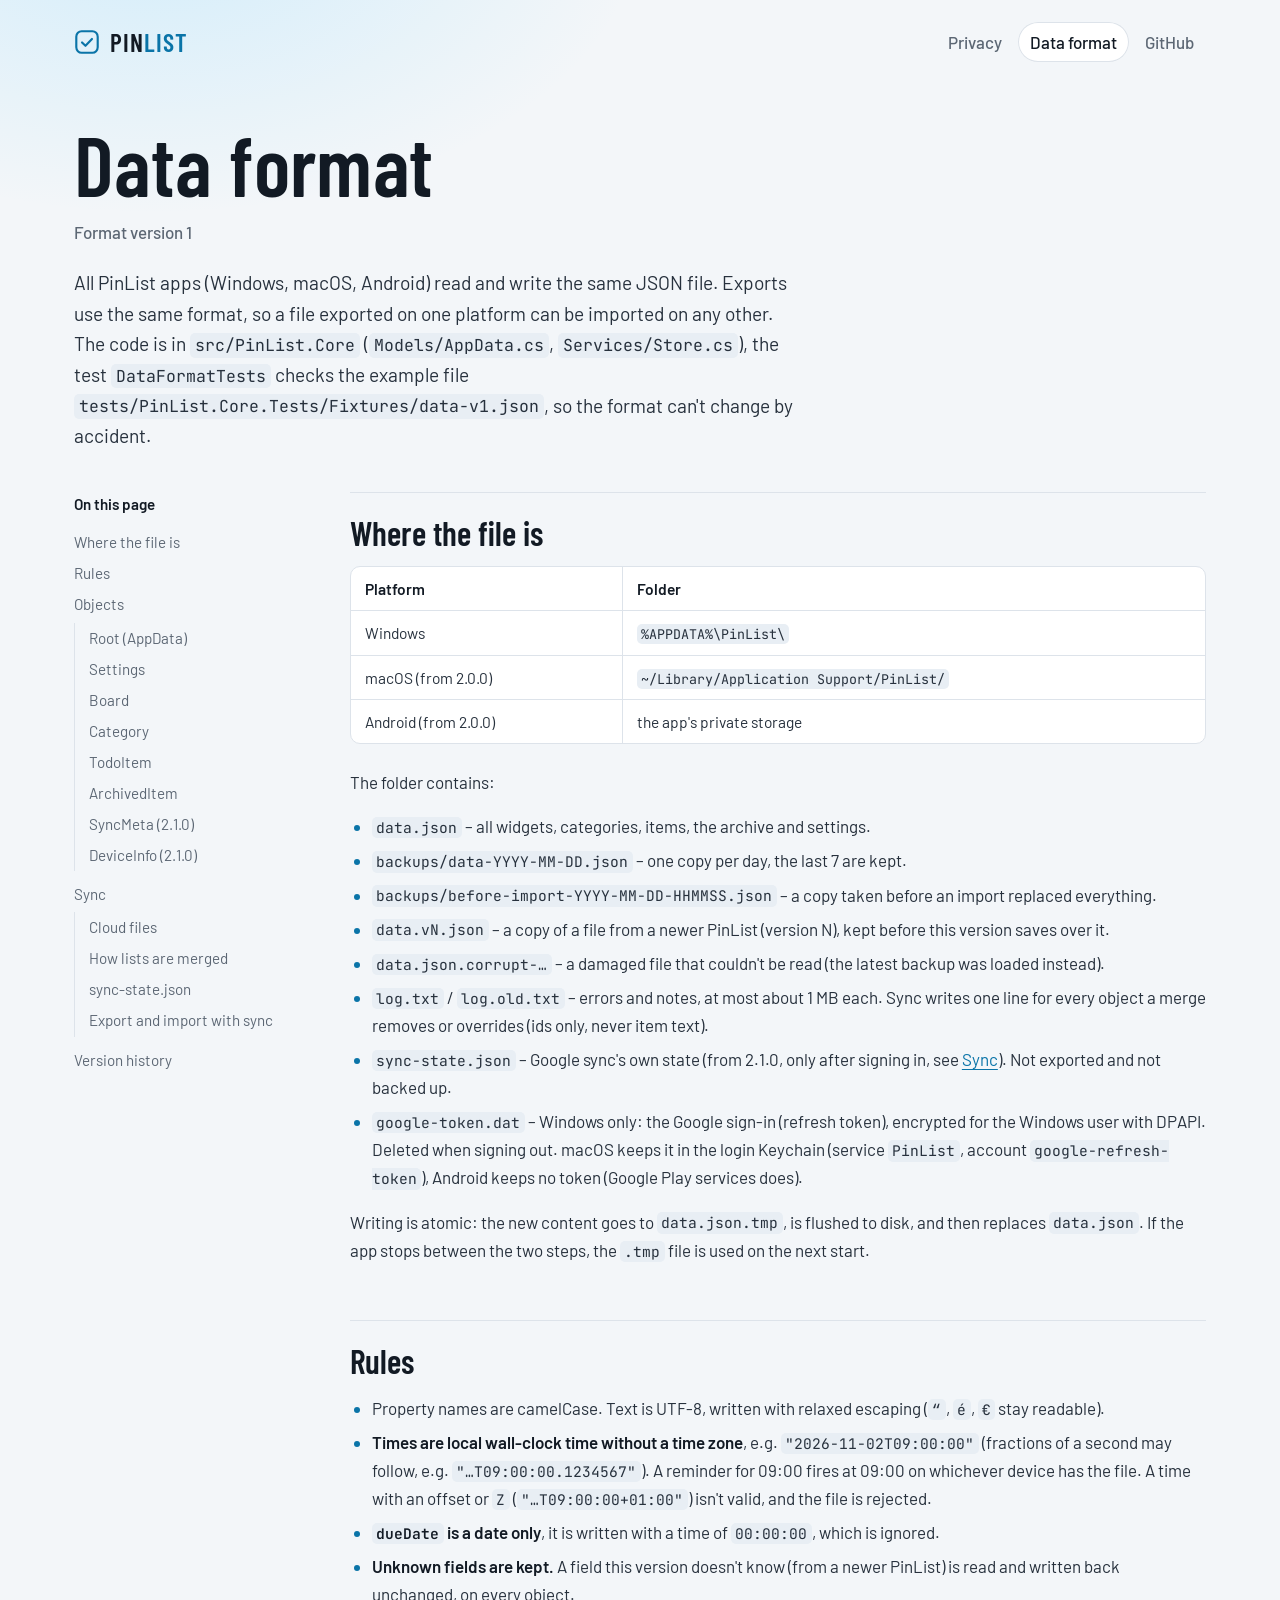
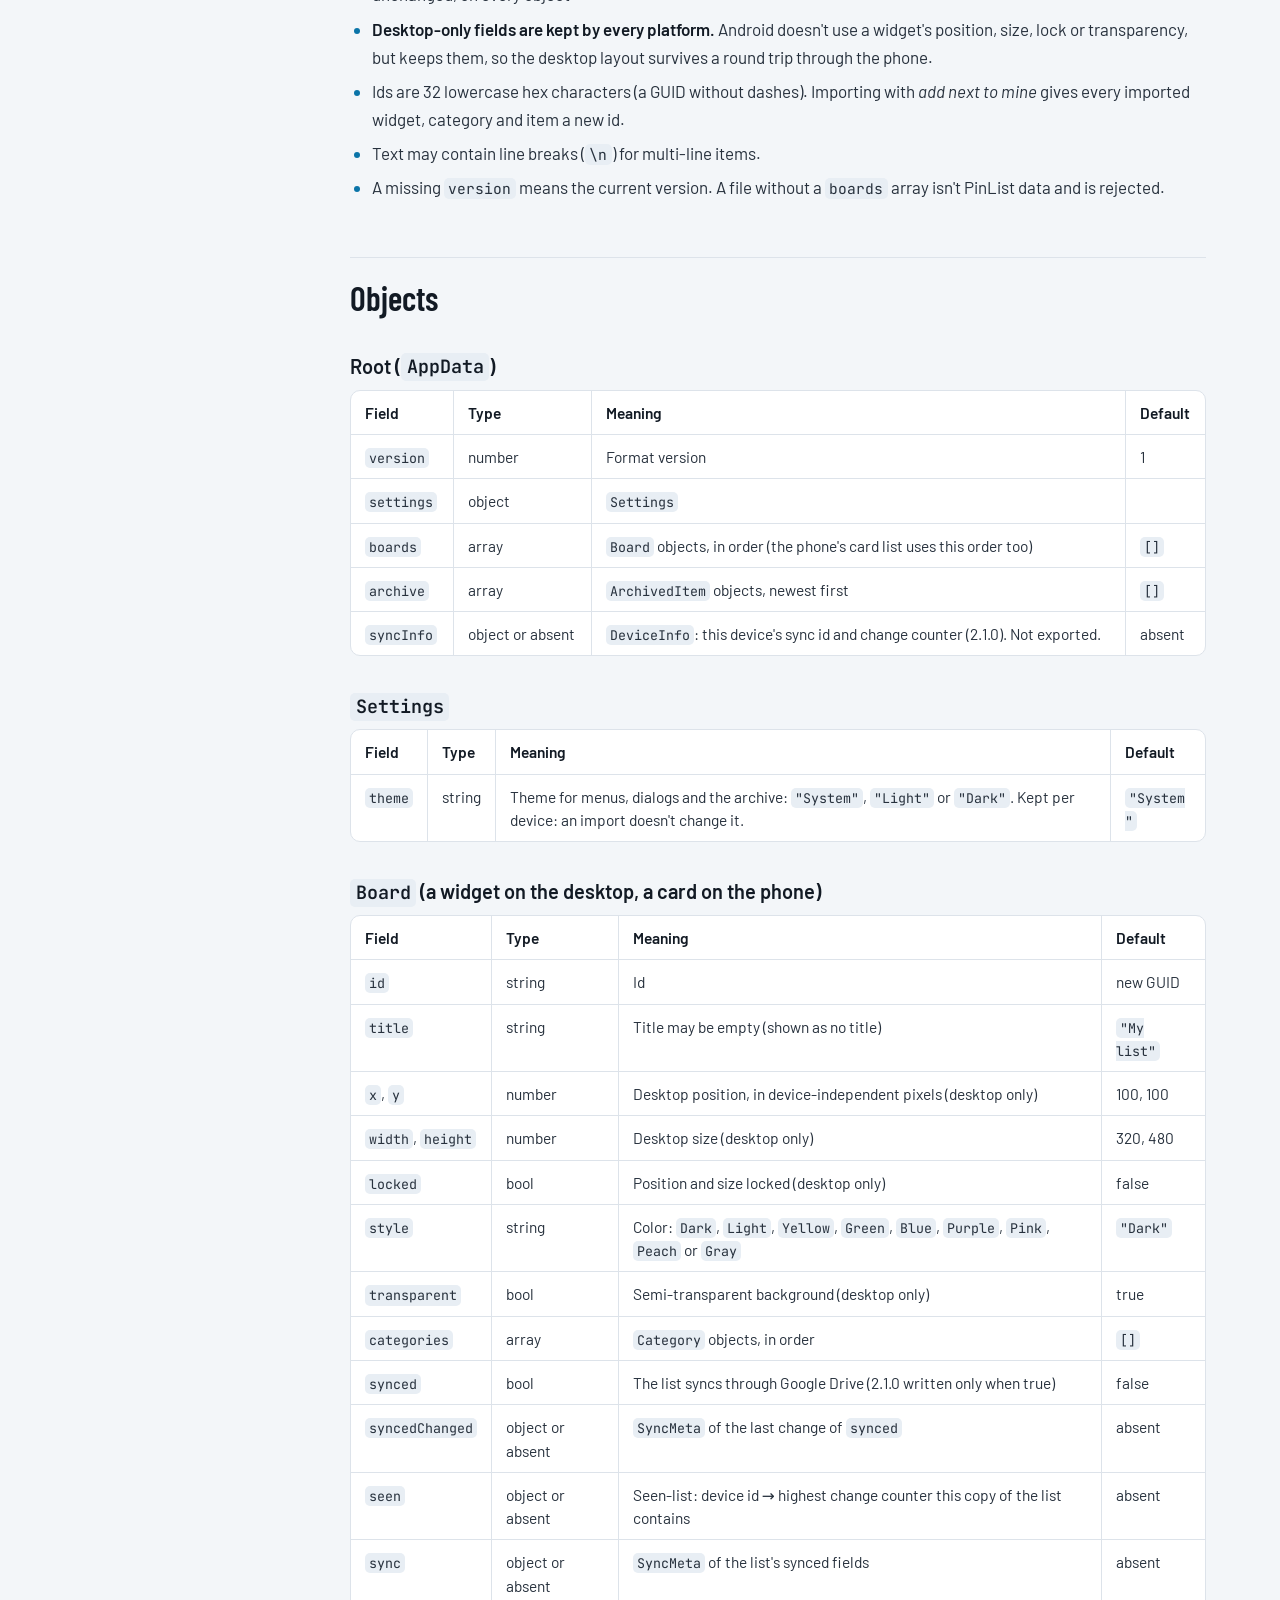
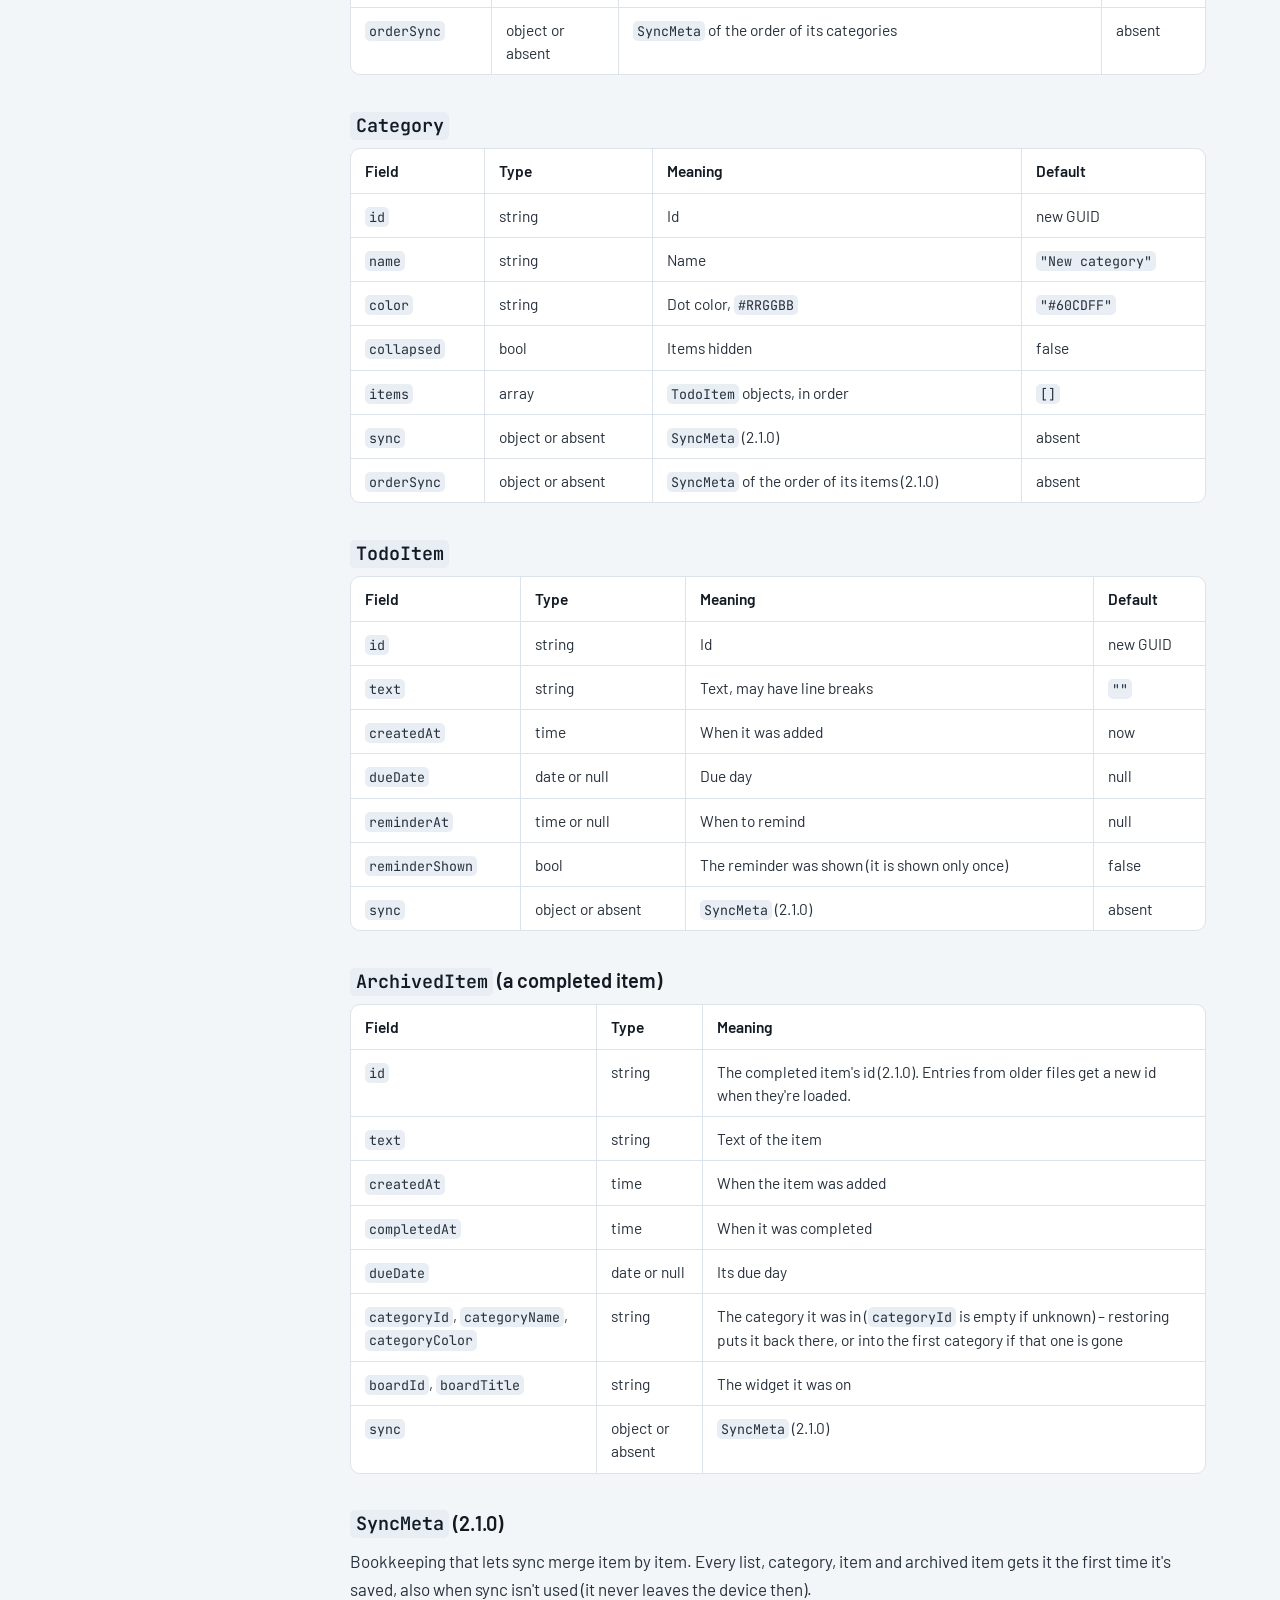
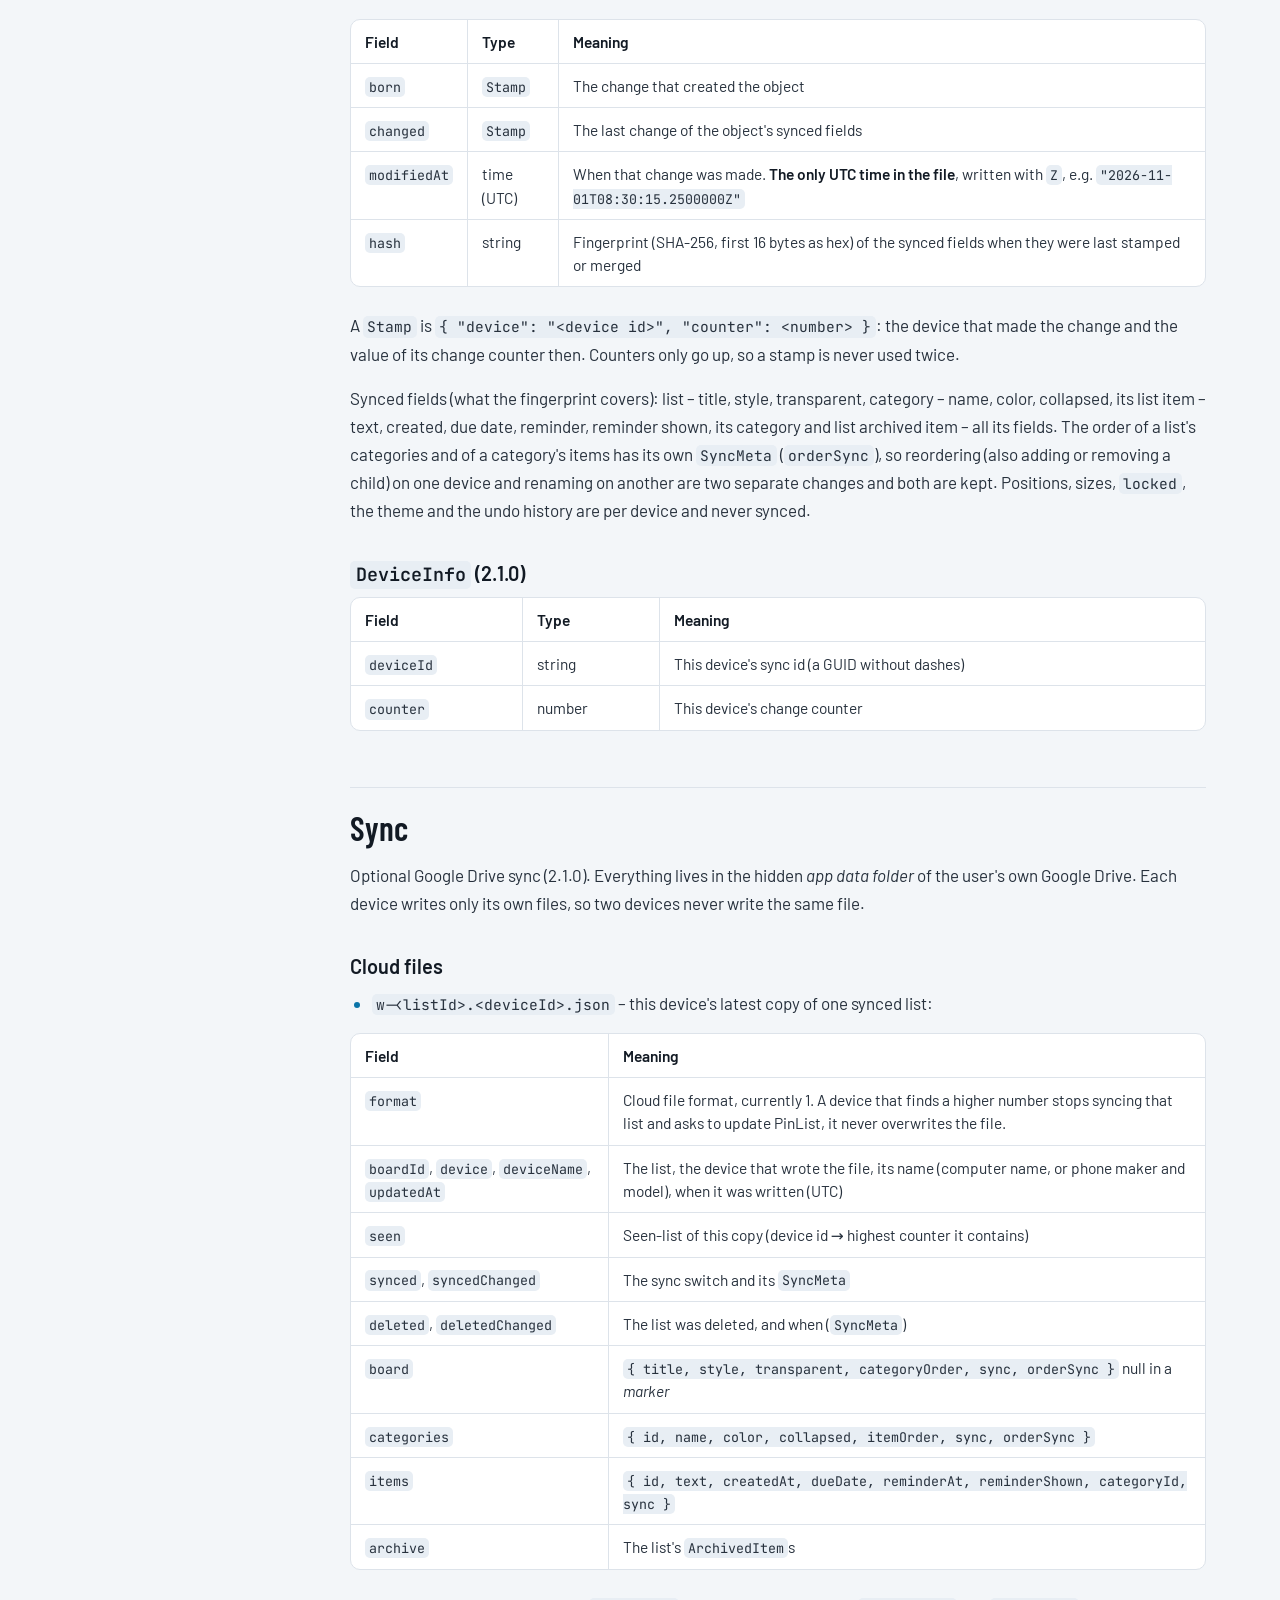
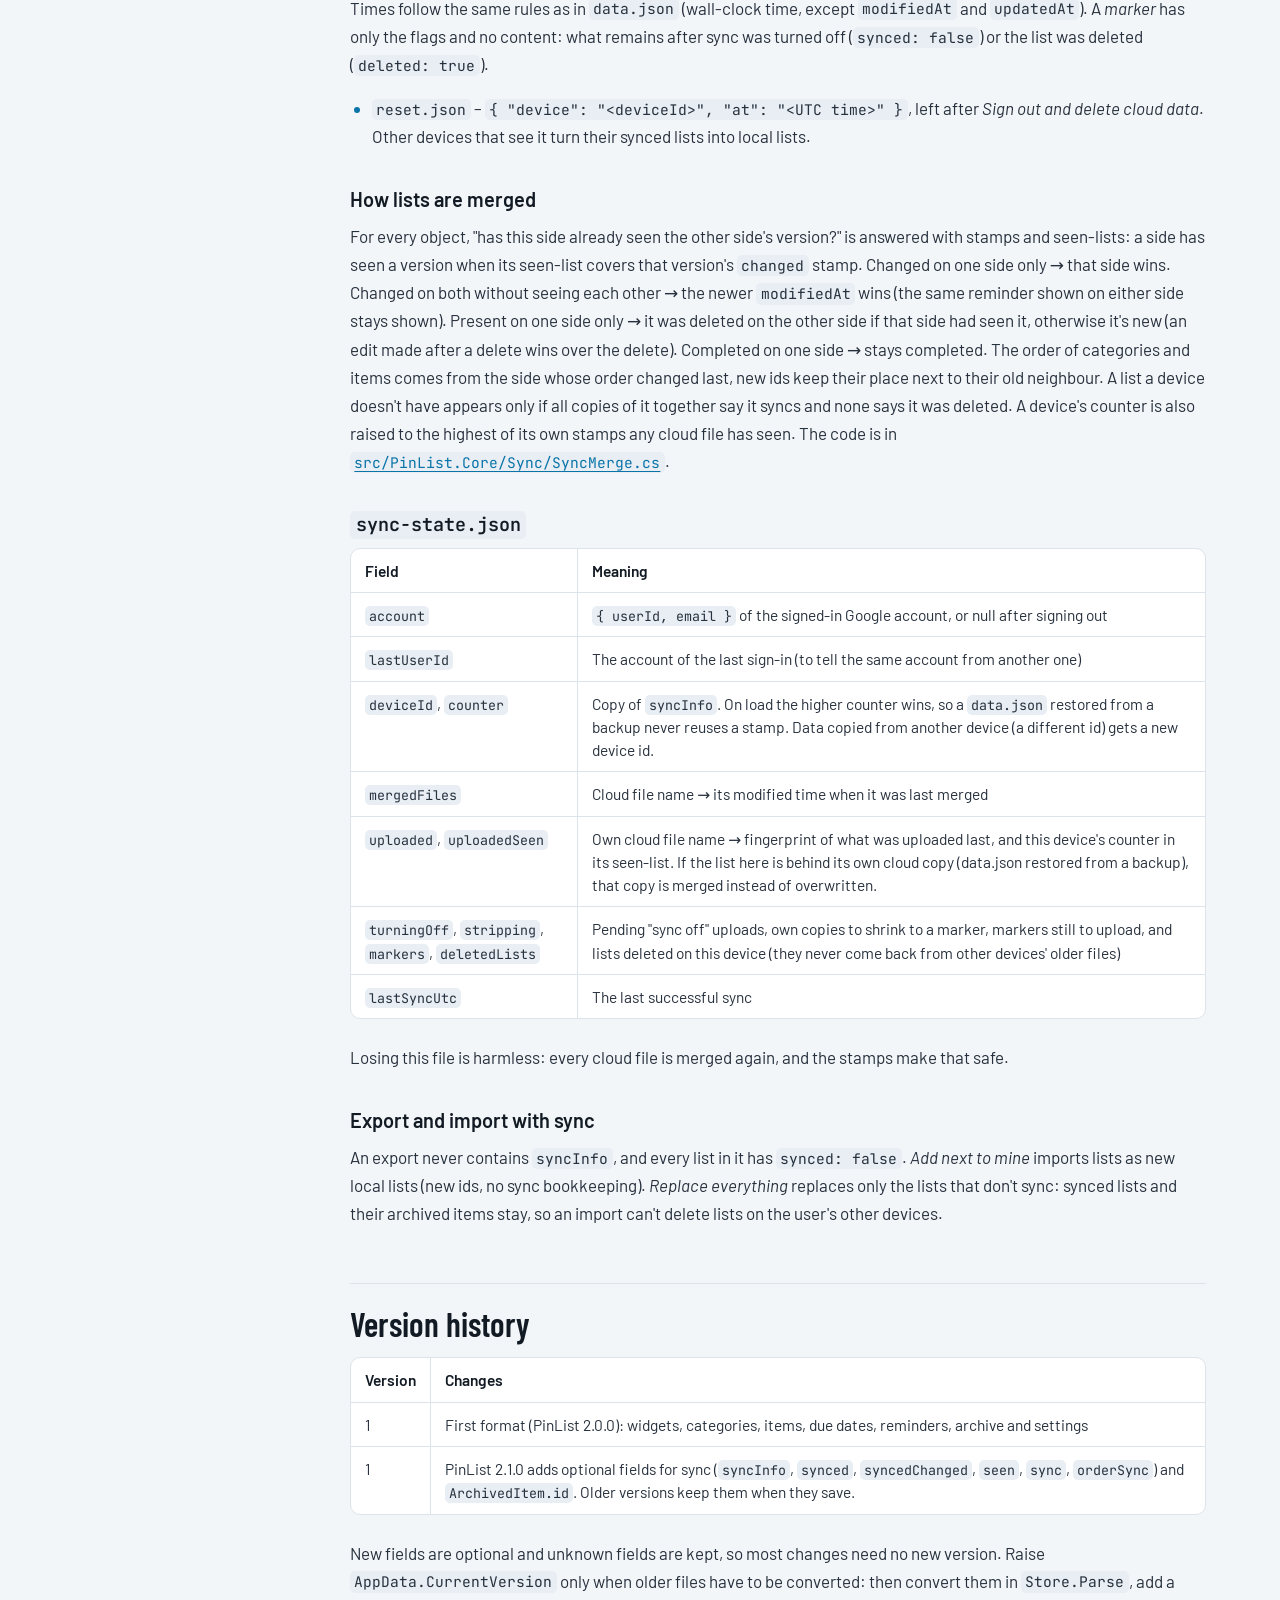
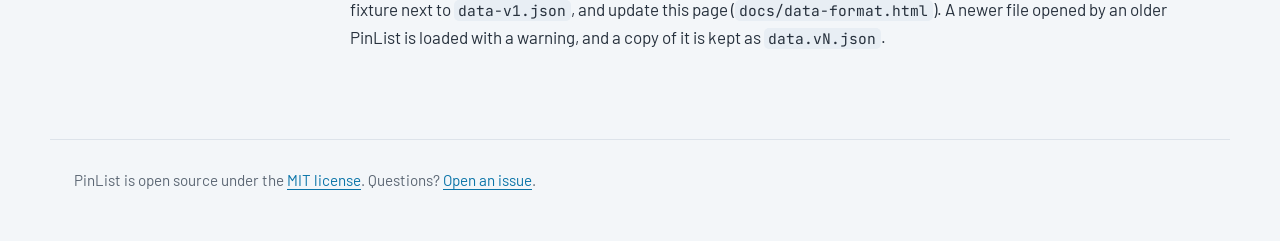
==== docs/data-format.html @ 281420bb "Add landing page" ====
<!doctype html>
<html lang="en">
<head>
    <meta charset="utf-8">
    <meta name="viewport" content="width=device-width, initial-scale=1">
    <title>PinList data format</title>
    <meta name="description"
          content="The JSON file every PinList app reads and writes: data.json, exports and Google Drive sync files.">
    <meta name="color-scheme" content="dark light">
    <link rel="icon" href="favicon.svg" type="image/svg+xml">
    <link rel="preconnect" href="https://fonts.googleapis.com">
    <link rel="preconnect" href="https://fonts.gstatic.com" crossorigin>
    <link href="https://fonts.googleapis.com/css2?family=Barlow:ital,wght@0,400;0,500;0,600;1,400&amp;family=Barlow+Condensed:wght@500;600&amp;family=Inter:wght@400;600&amp;family=JetBrains+Mono:wght@400;500&amp;display=swap"
          rel="stylesheet">
    <link rel="stylesheet" href="site.css">
</head>
<body>
<a class="skip" href="#content">Skip to content</a>
<header class="site">
    <a class="brand" href="./" aria-label="PinList home">
        <svg class="logo" width="26" height="26" viewBox="0 0 34 34" fill="none" stroke="currentColor"
             stroke-width="2.8" stroke-linecap="round" stroke-linejoin="round" aria-hidden="true">
            <rect x="3" y="3" width="28" height="28" rx="7"/>
            <path d="M10.5 17.5l4.5 4.5 8.5-9"/>
        </svg>
        <span class="wordmark">PIN<span>LIST</span></span></a>
    <nav class="site-nav" aria-label="Pages"><a href="privacy">Privacy</a><a href="data-format" aria-current="page">Data
        format</a><a href="https://github.com/FilipRaic/pin-list">GitHub</a></nav>
</header>
<main id="content" class="doc has-toc">
    <section class="hero hero-plain">
        <div class="hero-text">
            <h1>Data format</h1>
            <p class="meta">Format version 1</p>
            <div class="lede"><p>All PinList apps (Windows, macOS, Android) read and write the same JSON file. Exports
                use the same format, so a
                file exported on one platform can be imported on any other. The code is in <code>src/PinList.Core</code>
                (<code>Models/AppData.cs</code>, <code>Services/Store.cs</code>), the test <code>DataFormatTests</code>
                checks the example file
                <code>tests/PinList.Core.Tests/Fixtures/data-v1.json</code>, so the format can't change by accident.</p>
            </div>
        </div>
    </section>
    <nav class="toc" aria-label="On this page"><p class="toc-title">On this page</p>
        <div class="toc">
            <ul>
                <li><a href="#where-the-file-is">Where the file is</a></li>
                <li><a href="#rules">Rules</a></li>
                <li><a href="#objects">Objects</a>
                    <ul>
                        <li><a href="#root-appdata">Root (AppData)</a></li>
                        <li><a href="#settings">Settings</a></li>
                        <li><a href="#board-a-widget-on-the-desktop-a-card-on-the-phone">Board</a></li>
                        <li><a href="#category">Category</a></li>
                        <li><a href="#todoitem">TodoItem</a></li>
                        <li><a href="#archiveditem-a-completed-item">ArchivedItem</a></li>
                        <li><a href="#syncmeta-210">SyncMeta (2.1.0)</a></li>
                        <li><a href="#deviceinfo-210">DeviceInfo (2.1.0)</a></li>
                    </ul>
                </li>
                <li><a href="#sync">Sync</a>
                    <ul>
                        <li><a href="#cloud-files">Cloud files</a></li>
                        <li><a href="#how-lists-are-merged">How lists are merged</a></li>
                        <li><a href="#sync-statejson">sync-state.json</a></li>
                        <li><a href="#export-and-import-with-sync">Export and import with sync</a></li>
                    </ul>
                </li>
                <li><a href="#version-history">Version history</a></li>
            </ul>
        </div>
    </nav>
    <article class="prose">
        <h2 id="where-the-file-is">Where the file is</h2>
        <div class="table-wrap">
            <table>
                <thead>
                <tr>
                    <th>Platform</th>
                    <th>Folder</th>
                </tr>
                </thead>
                <tbody>
                <tr>
                    <td>Windows</td>
                    <td><code>%APPDATA%\PinList\</code></td>
                </tr>
                <tr>
                    <td>macOS (from 2.0.0)</td>
                    <td><code>~/Library/Application Support/PinList/</code></td>
                </tr>
                <tr>
                    <td>Android (from 2.0.0)</td>
                    <td>the app's private storage</td>
                </tr>
                </tbody>
            </table>
        </div>
        <p>The folder contains:</p>
        <ul>
            <li><code>data.json</code> – all widgets, categories, items, the archive and settings.</li>
            <li><code>backups/data-YYYY-MM-DD.json</code> – one copy per day, the last 7 are kept.</li>
            <li><code>backups/before-import-YYYY-MM-DD-HHMMSS.json</code> – a copy taken before an import replaced
                everything.
            </li>
            <li><code>data.vN.json</code> – a copy of a file from a newer PinList (version N), kept before this version
                saves over it.
            </li>
            <li><code>data.json.corrupt-…</code> – a damaged file that couldn't be read (the latest backup was loaded
                instead).
            </li>
            <li><code>log.txt</code> / <code>log.old.txt</code> – errors and notes, at most about 1 MB each. Sync writes
                one line for every object a
                merge removes or overrides (ids only, never item text).
            </li>
            <li><code>sync-state.json</code> – Google sync's own state (from 2.1.0, only after signing in, see <a
                    href="#sync">Sync</a>). Not exported
                and not backed up.
            </li>
            <li><code>google-token.dat</code> – Windows only: the Google sign-in (refresh token), encrypted for the
                Windows user with DPAPI.
                Deleted when signing out. macOS keeps it in the login Keychain (service <code>PinList</code>, account
                <code>google-refresh-token</code>), Android keeps no token (Google Play services does).
            </li>
        </ul>
        <p>Writing is atomic: the new content goes to <code>data.json.tmp</code>, is flushed to disk, and then replaces
            <code>data.json</code>.
            If the app stops between the two steps, the <code>.tmp</code> file is used on the next start.</p>
        <h2 id="rules">Rules</h2>
        <ul>
            <li>Property names are camelCase. Text is UTF-8, written with relaxed escaping (<code>“</code>,
                <code>é</code>, <code>€</code> stay readable).
            </li>
            <li><strong>Times are local wall-clock time without a time zone</strong>, e.g.
                <code>"2026-11-02T09:00:00"</code> (fractions of a second
                may follow, e.g. <code>"…T09:00:00.1234567"</code>). A reminder for 09:00 fires at 09:00 on whichever
                device has the
                file. A time with an offset or <code>Z</code> (<code>"…T09:00:00+01:00"</code>) isn't valid, and the
                file is rejected.
            </li>
            <li><strong><code>dueDate</code> is a date only</strong>, it is written with a time of <code>00:00:00</code>,
                which is ignored.
            </li>
            <li><strong>Unknown fields are kept.</strong> A field this version doesn't know (from a newer PinList) is
                read and written back
                unchanged, on every object.
            </li>
            <li><strong>Desktop-only fields are kept by every platform.</strong> Android doesn't use a widget's
                position, size, lock or
                transparency, but keeps them, so the desktop layout survives a round trip through the phone.
            </li>
            <li>Ids are 32 lowercase hex characters (a GUID without dashes). Importing with <em>add next to mine</em>
                gives every
                imported widget, category and item a new id.
            </li>
            <li>Text may contain line breaks (<code>\n</code>) for multi-line items.</li>
            <li>A missing <code>version</code> means the current version. A file without a <code>boards</code> array
                isn't PinList data and is rejected.
            </li>
        </ul>
        <h2 id="objects">Objects</h2>
        <h3 id="root-appdata">Root (<code>AppData</code>)</h3>
        <div class="table-wrap">
            <table>
                <thead>
                <tr>
                    <th>Field</th>
                    <th>Type</th>
                    <th>Meaning</th>
                    <th>Default</th>
                </tr>
                </thead>
                <tbody>
                <tr>
                    <td><code>version</code></td>
                    <td>number</td>
                    <td>Format version</td>
                    <td>1</td>
                </tr>
                <tr>
                    <td><code>settings</code></td>
                    <td>object</td>
                    <td><code>Settings</code></td>
                    <td></td>
                </tr>
                <tr>
                    <td><code>boards</code></td>
                    <td>array</td>
                    <td><code>Board</code> objects, in order (the phone's card list uses this order too)</td>
                    <td><code>[]</code></td>
                </tr>
                <tr>
                    <td><code>archive</code></td>
                    <td>array</td>
                    <td><code>ArchivedItem</code> objects, newest first</td>
                    <td><code>[]</code></td>
                </tr>
                <tr>
                    <td><code>syncInfo</code></td>
                    <td>object or absent</td>
                    <td><code>DeviceInfo</code>: this device's sync id and change counter (2.1.0). Not exported.</td>
                    <td>absent</td>
                </tr>
                </tbody>
            </table>
        </div>
        <h3 id="settings"><code>Settings</code></h3>
        <div class="table-wrap">
            <table>
                <thead>
                <tr>
                    <th>Field</th>
                    <th>Type</th>
                    <th>Meaning</th>
                    <th>Default</th>
                </tr>
                </thead>
                <tbody>
                <tr>
                    <td><code>theme</code></td>
                    <td>string</td>
                    <td>Theme for menus, dialogs and the archive: <code>"System"</code>, <code>"Light"</code> or <code>"Dark"</code>.
                        Kept per device: an import doesn't change it.
                    </td>
                    <td><code>"System"</code></td>
                </tr>
                </tbody>
            </table>
        </div>
        <h3 id="board-a-widget-on-the-desktop-a-card-on-the-phone"><code>Board</code> (a widget on the desktop, a card
            on the phone)</h3>
        <div class="table-wrap">
            <table>
                <thead>
                <tr>
                    <th>Field</th>
                    <th>Type</th>
                    <th>Meaning</th>
                    <th>Default</th>
                </tr>
                </thead>
                <tbody>
                <tr>
                    <td><code>id</code></td>
                    <td>string</td>
                    <td>Id</td>
                    <td>new GUID</td>
                </tr>
                <tr>
                    <td><code>title</code></td>
                    <td>string</td>
                    <td>Title may be empty (shown as no title)</td>
                    <td><code>"My list"</code></td>
                </tr>
                <tr>
                    <td><code>x</code>, <code>y</code></td>
                    <td>number</td>
                    <td>Desktop position, in device-independent pixels (desktop only)</td>
                    <td>100, 100</td>
                </tr>
                <tr>
                    <td><code>width</code>, <code>height</code></td>
                    <td>number</td>
                    <td>Desktop size (desktop only)</td>
                    <td>320, 480</td>
                </tr>
                <tr>
                    <td><code>locked</code></td>
                    <td>bool</td>
                    <td>Position and size locked (desktop only)</td>
                    <td>false</td>
                </tr>
                <tr>
                    <td><code>style</code></td>
                    <td>string</td>
                    <td>Color: <code>Dark</code>, <code>Light</code>, <code>Yellow</code>, <code>Green</code>, <code>Blue</code>,
                        <code>Purple</code>, <code>Pink</code>, <code>Peach</code> or <code>Gray</code></td>
                    <td><code>"Dark"</code></td>
                </tr>
                <tr>
                    <td><code>transparent</code></td>
                    <td>bool</td>
                    <td>Semi-transparent background (desktop only)</td>
                    <td>true</td>
                </tr>
                <tr>
                    <td><code>categories</code></td>
                    <td>array</td>
                    <td><code>Category</code> objects, in order</td>
                    <td><code>[]</code></td>
                </tr>
                <tr>
                    <td><code>synced</code></td>
                    <td>bool</td>
                    <td>The list syncs through Google Drive (2.1.0 written only when true)</td>
                    <td>false</td>
                </tr>
                <tr>
                    <td><code>syncedChanged</code></td>
                    <td>object or absent</td>
                    <td><code>SyncMeta</code> of the last change of <code>synced</code></td>
                    <td>absent</td>
                </tr>
                <tr>
                    <td><code>seen</code></td>
                    <td>object or absent</td>
                    <td>Seen-list: device id → highest change counter this copy of the list contains</td>
                    <td>absent</td>
                </tr>
                <tr>
                    <td><code>sync</code></td>
                    <td>object or absent</td>
                    <td><code>SyncMeta</code> of the list's synced fields</td>
                    <td>absent</td>
                </tr>
                <tr>
                    <td><code>orderSync</code></td>
                    <td>object or absent</td>
                    <td><code>SyncMeta</code> of the order of its categories</td>
                    <td>absent</td>
                </tr>
                </tbody>
            </table>
        </div>
        <h3 id="category"><code>Category</code></h3>
        <div class="table-wrap">
            <table>
                <thead>
                <tr>
                    <th>Field</th>
                    <th>Type</th>
                    <th>Meaning</th>
                    <th>Default</th>
                </tr>
                </thead>
                <tbody>
                <tr>
                    <td><code>id</code></td>
                    <td>string</td>
                    <td>Id</td>
                    <td>new GUID</td>
                </tr>
                <tr>
                    <td><code>name</code></td>
                    <td>string</td>
                    <td>Name</td>
                    <td><code>"New category"</code></td>
                </tr>
                <tr>
                    <td><code>color</code></td>
                    <td>string</td>
                    <td>Dot color, <code>#RRGGBB</code></td>
                    <td><code>"#60CDFF"</code></td>
                </tr>
                <tr>
                    <td><code>collapsed</code></td>
                    <td>bool</td>
                    <td>Items hidden</td>
                    <td>false</td>
                </tr>
                <tr>
                    <td><code>items</code></td>
                    <td>array</td>
                    <td><code>TodoItem</code> objects, in order</td>
                    <td><code>[]</code></td>
                </tr>
                <tr>
                    <td><code>sync</code></td>
                    <td>object or absent</td>
                    <td><code>SyncMeta</code> (2.1.0)</td>
                    <td>absent</td>
                </tr>
                <tr>
                    <td><code>orderSync</code></td>
                    <td>object or absent</td>
                    <td><code>SyncMeta</code> of the order of its items (2.1.0)</td>
                    <td>absent</td>
                </tr>
                </tbody>
            </table>
        </div>
        <h3 id="todoitem"><code>TodoItem</code></h3>
        <div class="table-wrap">
            <table>
                <thead>
                <tr>
                    <th>Field</th>
                    <th>Type</th>
                    <th>Meaning</th>
                    <th>Default</th>
                </tr>
                </thead>
                <tbody>
                <tr>
                    <td><code>id</code></td>
                    <td>string</td>
                    <td>Id</td>
                    <td>new GUID</td>
                </tr>
                <tr>
                    <td><code>text</code></td>
                    <td>string</td>
                    <td>Text, may have line breaks</td>
                    <td><code>""</code></td>
                </tr>
                <tr>
                    <td><code>createdAt</code></td>
                    <td>time</td>
                    <td>When it was added</td>
                    <td>now</td>
                </tr>
                <tr>
                    <td><code>dueDate</code></td>
                    <td>date or null</td>
                    <td>Due day</td>
                    <td>null</td>
                </tr>
                <tr>
                    <td><code>reminderAt</code></td>
                    <td>time or null</td>
                    <td>When to remind</td>
                    <td>null</td>
                </tr>
                <tr>
                    <td><code>reminderShown</code></td>
                    <td>bool</td>
                    <td>The reminder was shown (it is shown only once)</td>
                    <td>false</td>
                </tr>
                <tr>
                    <td><code>sync</code></td>
                    <td>object or absent</td>
                    <td><code>SyncMeta</code> (2.1.0)</td>
                    <td>absent</td>
                </tr>
                </tbody>
            </table>
        </div>
        <h3 id="archiveditem-a-completed-item"><code>ArchivedItem</code> (a completed item)</h3>
        <div class="table-wrap">
            <table>
                <thead>
                <tr>
                    <th>Field</th>
                    <th>Type</th>
                    <th>Meaning</th>
                </tr>
                </thead>
                <tbody>
                <tr>
                    <td><code>id</code></td>
                    <td>string</td>
                    <td>The completed item's id (2.1.0). Entries from older files get a new id when they're loaded.</td>
                </tr>
                <tr>
                    <td><code>text</code></td>
                    <td>string</td>
                    <td>Text of the item</td>
                </tr>
                <tr>
                    <td><code>createdAt</code></td>
                    <td>time</td>
                    <td>When the item was added</td>
                </tr>
                <tr>
                    <td><code>completedAt</code></td>
                    <td>time</td>
                    <td>When it was completed</td>
                </tr>
                <tr>
                    <td><code>dueDate</code></td>
                    <td>date or null</td>
                    <td>Its due day</td>
                </tr>
                <tr>
                    <td><code>categoryId</code>, <code>categoryName</code>, <code>categoryColor</code></td>
                    <td>string</td>
                    <td>The category it was in (<code>categoryId</code> is empty if unknown) – restoring puts it back
                        there, or into the first category if that one is gone
                    </td>
                </tr>
                <tr>
                    <td><code>boardId</code>, <code>boardTitle</code></td>
                    <td>string</td>
                    <td>The widget it was on</td>
                </tr>
                <tr>
                    <td><code>sync</code></td>
                    <td>object or absent</td>
                    <td><code>SyncMeta</code> (2.1.0)</td>
                </tr>
                </tbody>
            </table>
        </div>
        <h3 id="syncmeta-210"><code>SyncMeta</code> (2.1.0)</h3>
        <p>Bookkeeping that lets sync merge item by item. Every list, category, item and archived item gets it the first
            time
            it's saved, also when sync isn't used (it never leaves the device then).</p>
        <div class="table-wrap">
            <table>
                <thead>
                <tr>
                    <th>Field</th>
                    <th>Type</th>
                    <th>Meaning</th>
                </tr>
                </thead>
                <tbody>
                <tr>
                    <td><code>born</code></td>
                    <td><code>Stamp</code></td>
                    <td>The change that created the object</td>
                </tr>
                <tr>
                    <td><code>changed</code></td>
                    <td><code>Stamp</code></td>
                    <td>The last change of the object's synced fields</td>
                </tr>
                <tr>
                    <td><code>modifiedAt</code></td>
                    <td>time (UTC)</td>
                    <td>When that change was made. <strong>The only UTC time in the file</strong>, written with
                        <code>Z</code>, e.g. <code>"2026-11-01T08:30:15.2500000Z"</code></td>
                </tr>
                <tr>
                    <td><code>hash</code></td>
                    <td>string</td>
                    <td>Fingerprint (SHA-256, first 16 bytes as hex) of the synced fields when they were last stamped or
                        merged
                    </td>
                </tr>
                </tbody>
            </table>
        </div>
        <p>A <code>Stamp</code> is <code>{ "device": "&lt;device id&gt;", "counter": &lt;number&gt; }</code>: the device
            that made the change and the value of
            its change counter then. Counters only go up, so a stamp is never used twice.</p>
        <p>Synced fields (what the fingerprint covers): list – title, style, transparent, category – name, color,
            collapsed,
            its list item – text, created, due date, reminder, reminder shown, its
            category and list archived item – all its fields. The order of a list's categories and of a category's
            items
            has its own <code>SyncMeta</code> (<code>orderSync</code>), so reordering (also adding or removing a child)
            on one device and renaming on
            another are two separate changes and both are kept. Positions, sizes, <code>locked</code>, the theme and the
            undo history are
            per device and never synced.</p>
        <h3 id="deviceinfo-210"><code>DeviceInfo</code> (2.1.0)</h3>
        <div class="table-wrap">
            <table>
                <thead>
                <tr>
                    <th>Field</th>
                    <th>Type</th>
                    <th>Meaning</th>
                </tr>
                </thead>
                <tbody>
                <tr>
                    <td><code>deviceId</code></td>
                    <td>string</td>
                    <td>This device's sync id (a GUID without dashes)</td>
                </tr>
                <tr>
                    <td><code>counter</code></td>
                    <td>number</td>
                    <td>This device's change counter</td>
                </tr>
                </tbody>
            </table>
        </div>
        <h2 id="sync">Sync</h2>
        <p>Optional Google Drive sync (2.1.0). Everything lives in the hidden <em>app data folder</em> of the user's own
            Google Drive.
            Each device writes only its own files, so two devices never write the same file.</p>
        <h3 id="cloud-files">Cloud files</h3>
        <ul>
            <li><code>w-&lt;listId&gt;.&lt;deviceId&gt;.json</code> – this device's latest copy of one synced list:</li>
        </ul>
        <div class="table-wrap">
            <table>
                <thead>
                <tr>
                    <th>Field</th>
                    <th>Meaning</th>
                </tr>
                </thead>
                <tbody>
                <tr>
                    <td><code>format</code></td>
                    <td>Cloud file format, currently 1. A device that finds a higher number stops syncing that list and
                        asks to update PinList, it never overwrites the file.
                    </td>
                </tr>
                <tr>
                    <td><code>boardId</code>, <code>device</code>, <code>deviceName</code>, <code>updatedAt</code></td>
                    <td>The list, the device that wrote the file, its name (computer name, or phone maker and model),
                        when it was written (UTC)
                    </td>
                </tr>
                <tr>
                    <td><code>seen</code></td>
                    <td>Seen-list of this copy (device id → highest counter it contains)</td>
                </tr>
                <tr>
                    <td><code>synced</code>, <code>syncedChanged</code></td>
                    <td>The sync switch and its <code>SyncMeta</code></td>
                </tr>
                <tr>
                    <td><code>deleted</code>, <code>deletedChanged</code></td>
                    <td>The list was deleted, and when (<code>SyncMeta</code>)</td>
                </tr>
                <tr>
                    <td><code>board</code></td>
                    <td><code>{ title, style, transparent, categoryOrder, sync, orderSync }</code> null in a
                        <em>marker</em></td>
                </tr>
                <tr>
                    <td><code>categories</code></td>
                    <td><code>{ id, name, color, collapsed, itemOrder, sync, orderSync }</code></td>
                </tr>
                <tr>
                    <td><code>items</code></td>
                    <td><code>{ id, text, createdAt, dueDate, reminderAt, reminderShown, categoryId, sync }</code></td>
                </tr>
                <tr>
                    <td><code>archive</code></td>
                    <td>The list's <code>ArchivedItem</code>s</td>
                </tr>
                </tbody>
            </table>
        </div>
        <p>Times follow the same rules as in <code>data.json</code> (wall-clock time, except <code>modifiedAt</code> and
            <code>updatedAt</code>). A <em>marker</em>
            has only the flags and no content: what remains after sync was turned off (<code>synced: false</code>) or
            the list was
            deleted (<code>deleted: true</code>).</p>
        <ul>
            <li><code>reset.json</code> – <code>{ "device": "&lt;deviceId&gt;", "at": "&lt;UTC time&gt;" }</code>, left
                after <em>Sign out and delete cloud data</em>. Other
                devices that see it turn their synced lists into local lists.
            </li>
        </ul>
        <h3 id="how-lists-are-merged">How lists are merged</h3>
        <p>For every object, "has this side already seen the other side's version?" is answered with stamps and
            seen-lists:
            a side has seen a version when its seen-list covers that version's <code>changed</code> stamp. Changed on
            one side only → that
            side wins. Changed on both without seeing each other → the newer <code>modifiedAt</code> wins (the same
            reminder shown on
            either side stays shown). Present on one side only → it was deleted on the other side if that side had seen
            it,
            otherwise it's new (an edit made after a delete wins over the delete). Completed on one side → stays
            completed. The
            order of categories and items comes from the side whose order changed last, new ids keep their place next to
            their
            old neighbour. A list a device doesn't have appears only if all copies of it together say it syncs and none
            says it
            was deleted. A device's counter is also raised to the highest of its own stamps any cloud file has seen. The
            code is in <a
                    href="https://github.com/FilipRaic/pin-list/blob/master/src/PinList.Core/Sync/SyncMerge.cs"><code>src/PinList.Core/Sync/SyncMerge.cs</code></a>.
        </p>
        <h3 id="sync-statejson"><code>sync-state.json</code></h3>
        <div class="table-wrap">
            <table>
                <thead>
                <tr>
                    <th>Field</th>
                    <th>Meaning</th>
                </tr>
                </thead>
                <tbody>
                <tr>
                    <td><code>account</code></td>
                    <td><code>{ userId, email }</code> of the signed-in Google account, or null after signing out</td>
                </tr>
                <tr>
                    <td><code>lastUserId</code></td>
                    <td>The account of the last sign-in (to tell the same account from another one)</td>
                </tr>
                <tr>
                    <td><code>deviceId</code>, <code>counter</code></td>
                    <td>Copy of <code>syncInfo</code>. On load the higher counter wins, so a <code>data.json</code>
                        restored from a backup never reuses a stamp. Data copied from another device (a different id)
                        gets a new device id.
                    </td>
                </tr>
                <tr>
                    <td><code>mergedFiles</code></td>
                    <td>Cloud file name → its modified time when it was last merged</td>
                </tr>
                <tr>
                    <td><code>uploaded</code>, <code>uploadedSeen</code></td>
                    <td>Own cloud file name → fingerprint of what was uploaded last, and this device's counter in its
                        seen-list. If the list here is behind its own cloud copy (data.json restored from a backup),
                        that copy is merged instead of overwritten.
                    </td>
                </tr>
                <tr>
                    <td><code>turningOff</code>, <code>stripping</code>, <code>markers</code>, <code>deletedLists</code>
                    </td>
                    <td>Pending "sync off" uploads, own copies to shrink to a marker, markers still to upload, and lists
                        deleted on this device (they never come back from other devices' older files)
                    </td>
                </tr>
                <tr>
                    <td><code>lastSyncUtc</code></td>
                    <td>The last successful sync</td>
                </tr>
                </tbody>
            </table>
        </div>
        <p>Losing this file is harmless: every cloud file is merged again, and the stamps make that safe.</p>
        <h3 id="export-and-import-with-sync">Export and import with sync</h3>
        <p>An export never contains <code>syncInfo</code>, and every list in it has <code>synced: false</code>. <em>Add
            next to mine</em> imports lists as
            new local lists (new ids, no sync bookkeeping). <em>Replace everything</em> replaces only the lists that
            don't sync: synced
            lists and their archived items stay, so an import can't delete lists on the user's other devices.</p>
        <h2 id="version-history">Version history</h2>
        <div class="table-wrap">
            <table>
                <thead>
                <tr>
                    <th>Version</th>
                    <th>Changes</th>
                </tr>
                </thead>
                <tbody>
                <tr>
                    <td>1</td>
                    <td>First format (PinList 2.0.0): widgets, categories, items, due dates, reminders, archive and
                        settings
                    </td>
                </tr>
                <tr>
                    <td>1</td>
                    <td>PinList 2.1.0 adds optional fields for sync (<code>syncInfo</code>, <code>synced</code>, <code>syncedChanged</code>,
                        <code>seen</code>, <code>sync</code>, <code>orderSync</code>) and <code>ArchivedItem.id</code>.
                        Older versions keep them when they save.
                    </td>
                </tr>
                </tbody>
            </table>
        </div>
        <p>New fields are optional and unknown fields are kept, so most changes need no new version. Raise
            <code>AppData.CurrentVersion</code> only when older files have to be converted: then convert them in <code>Store.Parse</code>,
            add a
            fixture next to <code>data-v1.json</code>, and update this page (<code>docs/data-format.html</code>). A
            newer file opened by an older PinList is loaded with a
            warning, and a copy of it is kept as <code>data.vN.json</code>.</p>
    </article>
</main>
<footer class="site">
    <p>PinList is open source under the <a href="https://github.com/FilipRaic/pin-list/blob/master/LICENSE">MIT
        license</a>.
        Questions? <a href="https://github.com/FilipRaic/pin-list/issues">Open an issue</a>.</p>
</footer>
</body>
</html>
---- docs/site.css ----
/* Styles of the PinList pages on GitHub Pages (index.html, privacy.html, data-format.html).
   Colors follow the app (src/PinList.UI/Themes.cs) and the social preview. */

:root {
    --bg: #0c0f14;
    --surface: #131922;
    --text: #e4e8ee;
    --strong: #f6f8fb;
    --muted: #97a1af;
    --rule: #222b37;
    --accent: #60cdff;
    --on-accent: #04202e;
    --code-bg: #18202b;
    --glow: rgba(52, 110, 140, .28);
    color-scheme: dark;
}

@media (prefers-color-scheme: light) {
    :root {
        --bg: #f3f6f9;
        --surface: #ffffff;
        --text: #27313d;
        --strong: #121a24;
        --muted: #5c6774;
        --rule: #dde3ea;
        --accent: #0a74a8;
        --on-accent: #ffffff;
        --code-bg: #e8eef4;
        --glow: rgba(96, 205, 255, .22);
        color-scheme: light;
    }
}

* {
    box-sizing: border-box;
}

html {
    -webkit-text-size-adjust: 100%;
    scroll-padding-top: 24px;
    background: var(--bg);
}

/* Links to a section on the same page (the Download button) glide there */
@media (prefers-reduced-motion: no-preference) {
    html {
        scroll-behavior: smooth;
    }
}

body {
    margin: 0;
    background:
        radial-gradient(700px 420px at 12% -80px, var(--glow), transparent 70%),
        var(--bg);
    background-repeat: no-repeat;
    color: var(--text);
    font: 400 1.0625rem/1.65 Barlow, "Segoe UI", system-ui, sans-serif;
    font-feature-settings: "kern", "liga";
}

a {
    color: var(--accent);
    text-underline-offset: .18em;
    text-decoration-thickness: 1px;
}

a:hover {
    text-decoration-thickness: 2px;
}

:focus-visible {
    outline: 2px solid var(--accent);
    outline-offset: 3px;
    border-radius: 3px;
}

.skip {
    position: absolute;
    left: 16px;
    top: -48px;
    z-index: 10;
    padding: 8px 14px;
    border-radius: 8px;
    background: var(--surface);
    color: var(--strong);
}

.skip:focus {
    top: 12px;
}

/* ---------- Header and footer ---------- */

header.site,
footer.site,
main {
    width: 100%;
    max-width: 1180px;
    margin: 0 auto;
    padding: 0 24px;
}

header.site {
    display: flex;
    align-items: center;
    justify-content: space-between;
    gap: 16px;
    flex-wrap: wrap;
    padding-top: 22px;
    padding-bottom: 22px;
}

.brand {
    display: inline-flex;
    align-items: center;
    gap: 10px;
    color: var(--strong);
    text-decoration: none;
}

.brand .logo {
    color: var(--accent);
}

.wordmark {
    font: 600 1.6rem/1 "Barlow Condensed", Barlow, sans-serif;
    letter-spacing: .04em;
}

.wordmark span {
    color: var(--accent);
}

.site-nav {
    display: flex;
    gap: 4px;
    flex-wrap: wrap;
}

.site-nav a {
    padding: 6px 12px;
    border-radius: 999px;
    color: var(--muted);
    text-decoration: none;
    font-weight: 500;
}

.site-nav a:hover {
    color: var(--strong);
    background: var(--surface);
}

.site-nav a[aria-current="page"] {
    color: var(--strong);
    background: var(--surface);
    box-shadow: inset 0 0 0 1px var(--rule);
}

footer.site {
    margin-top: 72px;
    padding-top: 28px;
    padding-bottom: 48px;
    border-top: 1px solid var(--rule);
    color: var(--muted);
    font-size: .95rem;
}

footer.site p {
    margin: 0;
}

/* ---------- Hero ---------- */

.hero {
    grid-column: 1 / -1;
    display: grid;
    grid-template-columns: minmax(0, 1fr) 440px;
    gap: 56px;
    align-items: center;
    padding: 40px 0 56px;
}

.hero-plain {
    grid-template-columns: minmax(0, 1fr);
    padding-bottom: 40px;
}

h1 {
    margin: 0;
    font: 600 clamp(3rem, 7vw, 5.25rem)/.95 "Barlow Condensed", Barlow, sans-serif;
    letter-spacing: .005em;
    color: var(--strong);
}

.home h1 {
    max-width: 11em;
    font-size: clamp(2.7rem, 6vw, 4.6rem);
    line-height: 1;
}

.meta {
    margin: 14px 0 0;
    color: var(--muted);
    font-weight: 500;
}

.lede {
    max-width: 38em;
    margin-top: 22px;
    font-size: 1.2rem;
    line-height: 1.6;
}

.lede p {
    margin: 0;
}

.lede p + p {
    margin-top: 14px;
}

.lede strong {
    color: var(--strong);
    font-weight: 600;
}

.actions {
    display: flex;
    flex-wrap: wrap;
    gap: 12px;
    margin-top: 30px;
}

.actions + .meta {
    margin-top: 16px;
    font-size: .95rem;
}

.button {
    display: inline-block;
    padding: 11px 20px;
    border-radius: 10px;
    border: 1px solid var(--rule);
    background: var(--surface);
    color: var(--strong);
    font-weight: 600;
    text-decoration: none;
}

.button:hover {
    border-color: var(--muted);
}

.button.primary {
    border-color: var(--accent);
    background: var(--accent);
    color: var(--on-accent);
}

.button.primary:hover {
    filter: brightness(1.08);
}

/* ---------- PinList lists drawn in HTML ---------- */

.widget {
    --w-bg: #fff4c4;
    --w-text: #23211a;
    --w-muted: #6e6650;
    --w-line: rgba(60, 50, 20, .14);
    background: var(--w-bg);
    color: var(--w-text);
    border-radius: 12px;
    padding: 18px 20px 14px;
    font-family: Inter, "Segoe UI", system-ui, sans-serif;
    font-size: .95rem;
    line-height: 1.4;
    box-shadow: 0 24px 48px -20px rgba(0, 0, 0, .55);
}

/* The app's Dark list color */
.widget-dark {
    --w-bg: #202020;
    --w-text: #f0f0f0;
    --w-muted: #9a9a9a;
    --w-line: rgba(255, 255, 255, .07);
    box-shadow: 0 0 0 1px rgba(255, 255, 255, .06), 0 28px 56px -22px rgba(0, 0, 0, .7);
}

.widget-head {
    margin-bottom: 12px;
    font-size: 1.05rem;
    font-weight: 600;
}

.widget-cat {
    display: flex;
    align-items: center;
    gap: 8px;
    margin: 4px 0 2px;
    font-weight: 600;
}

.widget-cat .dot {
    width: 8px;
    height: 8px;
    border-radius: 50%;
}

.widget ul {
    list-style: none;
    margin: 0 0 8px;
    padding: 0;
}

.widget li {
    position: relative;
    padding: 8px 0 8px 28px;
    border-top: 1px solid var(--w-line);
}

.widget li:first-child {
    border-top: 0;
}

.widget li::before {
    content: "";
    position: absolute;
    left: 0;
    top: 9px;
    width: 15px;
    height: 15px;
    border-radius: 50%;
    border: 1.5px solid var(--w-muted);
    opacity: .7;
}

.widget li.done {
    color: var(--w-muted);
    text-decoration: line-through;
}

.widget li.done::before {
    border-color: #3fb96b;
    background: #3fb96b;
    opacity: 1;
}

.widget-add {
    padding-top: 4px;
    color: var(--w-muted);
}

.board {
    position: relative;
    min-height: 540px;
}

.board .widget-dark {
    position: absolute;
    top: 0;
    left: 0;
    width: 320px;
}

.board .widget-yellow {
    position: absolute;
    right: 0;
    bottom: 0;
    width: 220px;
    transform: rotate(2deg);
}

/* ---------- Landing page sections ---------- */

main.home {
    display: block;
}

.band {
    margin-top: 40px;
    padding-top: 40px;
    border-top: 1px solid var(--rule);
}

.band h2 {
    margin: 0 0 24px;
    font: 600 2.4rem/1.1 "Barlow Condensed", Barlow, sans-serif;
    color: var(--strong);
}

.band-intro {
    max-width: 40em;
    margin: -8px 0 28px;
}

.features {
    display: grid;
    grid-template-columns: repeat(3, minmax(0, 1fr));
    gap: 32px 40px;
    list-style: none;
    margin: 0;
    padding: 0;
}

.features h3 {
    margin: 0 0 6px;
    font-size: 1.2rem;
    font-weight: 600;
    line-height: 1.3;
    color: var(--strong);
}

.features p {
    margin: 0;
    color: var(--text);
}

.privacy-band {
    display: grid;
    grid-template-columns: minmax(0, 1fr) 380px;
    gap: 56px;
    align-items: center;
}

.privacy-text {
    max-width: 38em;
}

.privacy-text p {
    margin: 0 0 14px;
}

.privacy-band .widget {
    transform: rotate(-1deg);
}

.platforms {
    display: grid;
    grid-template-columns: repeat(3, minmax(0, 1fr));
    gap: 20px;
}

.platform {
    display: flex;
    flex-direction: column;
    padding: 20px 22px;
    border: 1px solid var(--rule);
    border-radius: 12px;
    background: var(--surface);
}

.platform h3 {
    margin: 0;
    font-size: 1.25rem;
    font-weight: 600;
    color: var(--strong);
}

.platform p {
    margin: 0;
}

.platform .file {
    margin: 4px 0 10px;
    color: var(--accent);
    font-family: "JetBrains Mono", Consolas, monospace;
    font-size: .88rem;
}

/* Download button and install steps, lined up at the bottom of every card */
.platform-actions {
    display: flex;
    flex-wrap: wrap;
    align-items: center;
    gap: 10px 18px;
    margin-top: auto;
    padding-top: 20px;
}

.platform-actions .button {
    padding: 9px 16px;
}

/* ---------- Document pages ---------- */

main.doc {
    display: block;
}

main.has-toc {
    display: grid;
    grid-template-columns: 220px minmax(0, 1fr);
    column-gap: 56px;
    align-items: start;
}

.toc {
    position: sticky;
    top: 24px;
    max-height: calc(100vh - 48px);
    overflow-y: auto;
    padding-right: 8px;
    font-size: .95rem;
}

.toc-title {
    margin: 0 0 10px;
    color: var(--strong);
    font-weight: 600;
}

.toc ul {
    list-style: none;
    margin: 0;
    padding: 0;
}

.toc ul ul {
    margin: 2px 0 8px;
    padding-left: 14px;
    border-left: 1px solid var(--rule);
}

.toc a {
    display: block;
    padding: 3px 0;
    color: var(--muted);
    text-decoration: none;
}

.toc a:hover {
    color: var(--accent);
}

.toc code {
    padding: 0;
    background: none;
    color: inherit;
    font-size: .85em;
}

.prose {
    max-width: 46em;
}

.has-toc .prose {
    max-width: 52em;
}

.prose h2 {
    margin: 56px 0 14px;
    padding-top: 22px;
    border-top: 1px solid var(--rule);
    font: 600 2.1rem/1.1 "Barlow Condensed", Barlow, sans-serif;
    color: var(--strong);
}

.prose > h2:first-child {
    margin-top: 0;
}

.prose h3 {
    margin: 36px 0 10px;
    font-size: 1.25rem;
    font-weight: 600;
    line-height: 1.3;
    color: var(--strong);
}

.prose h3 code {
    font-size: .92em;
}

.prose p,
.prose ul,
.prose ol {
    margin: 0 0 16px;
}

.prose ul,
.prose ol {
    padding-left: 1.3em;
}

.prose li {
    margin: 6px 0;
}

.prose li > ul {
    margin: 6px 0 0;
}

.prose li::marker {
    color: var(--accent);
}

.prose strong {
    color: var(--strong);
    font-weight: 600;
}

code {
    padding: .08em .3em;
    border-radius: 5px;
    background: var(--code-bg);
    font-family: "JetBrains Mono", Consolas, monospace;
    font-size: .86em;
    overflow-wrap: anywhere;
}

.table-wrap {
    margin: 8px 0 24px;
    overflow-x: auto;
    border: 1px solid var(--rule);
    border-radius: 10px;
    background: var(--surface);
}

table {
    width: 100%;
    border-collapse: collapse;
    font-size: .97rem;
    line-height: 1.5;
}

th,
td {
    padding: 10px 14px;
    text-align: left;
    vertical-align: top;
}

th {
    border-bottom: 1px solid var(--rule);
    color: var(--strong);
    font-weight: 600;
    white-space: nowrap;
}

td + td,
th + th {
    border-left: 1px solid var(--rule);
}

tr + tr td {
    border-top: 1px solid var(--rule);
}

td:first-child code {
    white-space: nowrap;
}

/* ---------- Smaller screens ---------- */

@media (max-width: 960px) {
    .hero,
    .privacy-band {
        grid-template-columns: minmax(0, 1fr);
        gap: 36px;
    }

    .hero {
        padding-top: 20px;
    }

    .board {
        max-width: 440px;
    }

    .privacy-band .widget {
        max-width: 420px;
        transform: none;
    }

    .features {
        grid-template-columns: repeat(2, minmax(0, 1fr));
    }

    .platforms {
        grid-template-columns: minmax(0, 1fr);
    }

    main.has-toc {
        display: block;
    }

    .toc {
        position: static;
        max-height: none;
        margin-bottom: 40px;
        padding: 18px 20px;
        border: 1px solid var(--rule);
        border-radius: 10px;
        background: var(--surface);
    }
}

@media (max-width: 560px) {
    header.site,
    footer.site,
    main {
        padding-left: 16px;
        padding-right: 16px;
    }

    body {
        font-size: 1rem;
    }

    .lede {
        font-size: 1.1rem;
    }

    .features {
        grid-template-columns: minmax(0, 1fr);
    }

    .board {
        min-height: 0;
    }

    .board .widget-dark {
        position: static;
        width: auto;
    }

    .board .widget-yellow {
        position: relative;
        width: 78%;
        margin: -28px 0 0 auto;
    }

    th,
    td {
        padding: 8px 10px;
    }
}

@media print {
    body {
        background: #fff;
        color: #000;
    }

    .site-nav,
    .skip,
    .toc,
    .actions,
    .board {
        display: none;
    }

    .widget {
        transform: none;
        box-shadow: none;
        border: 1px solid #ccc;
    }
}
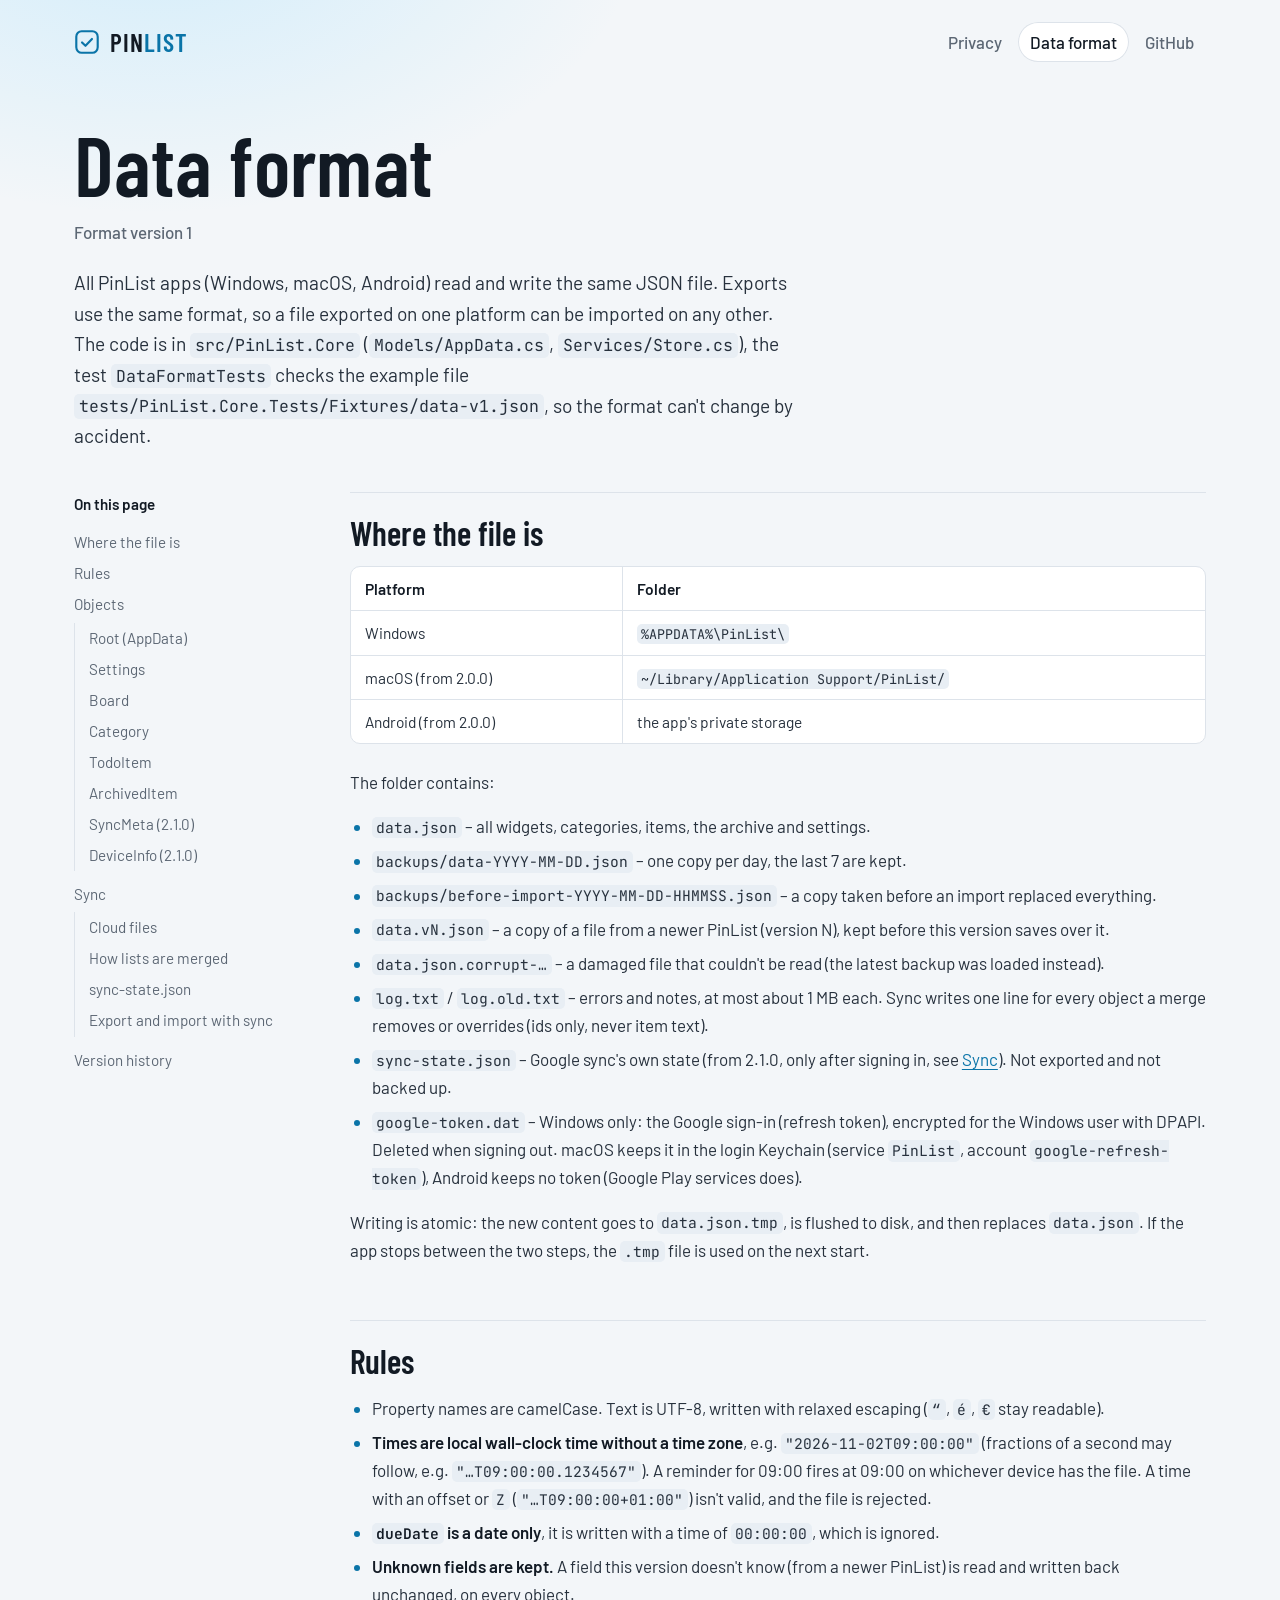
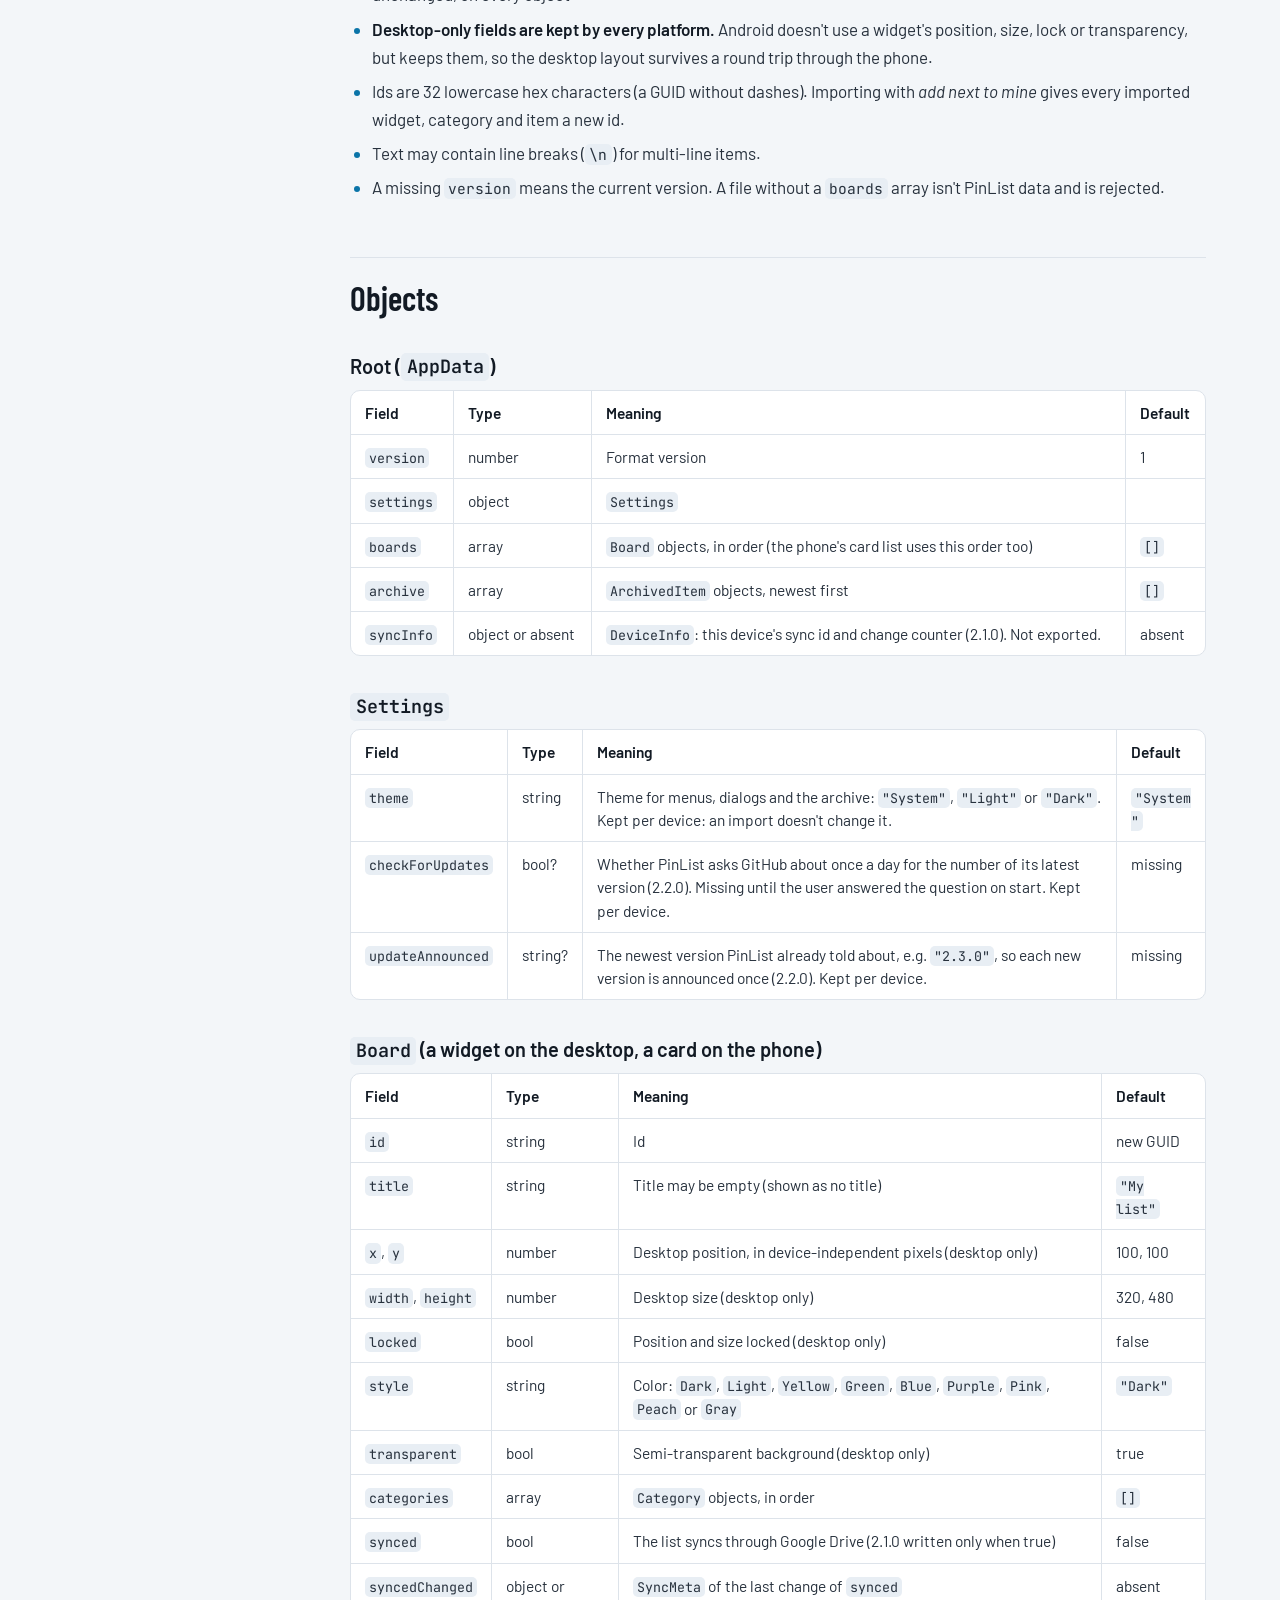
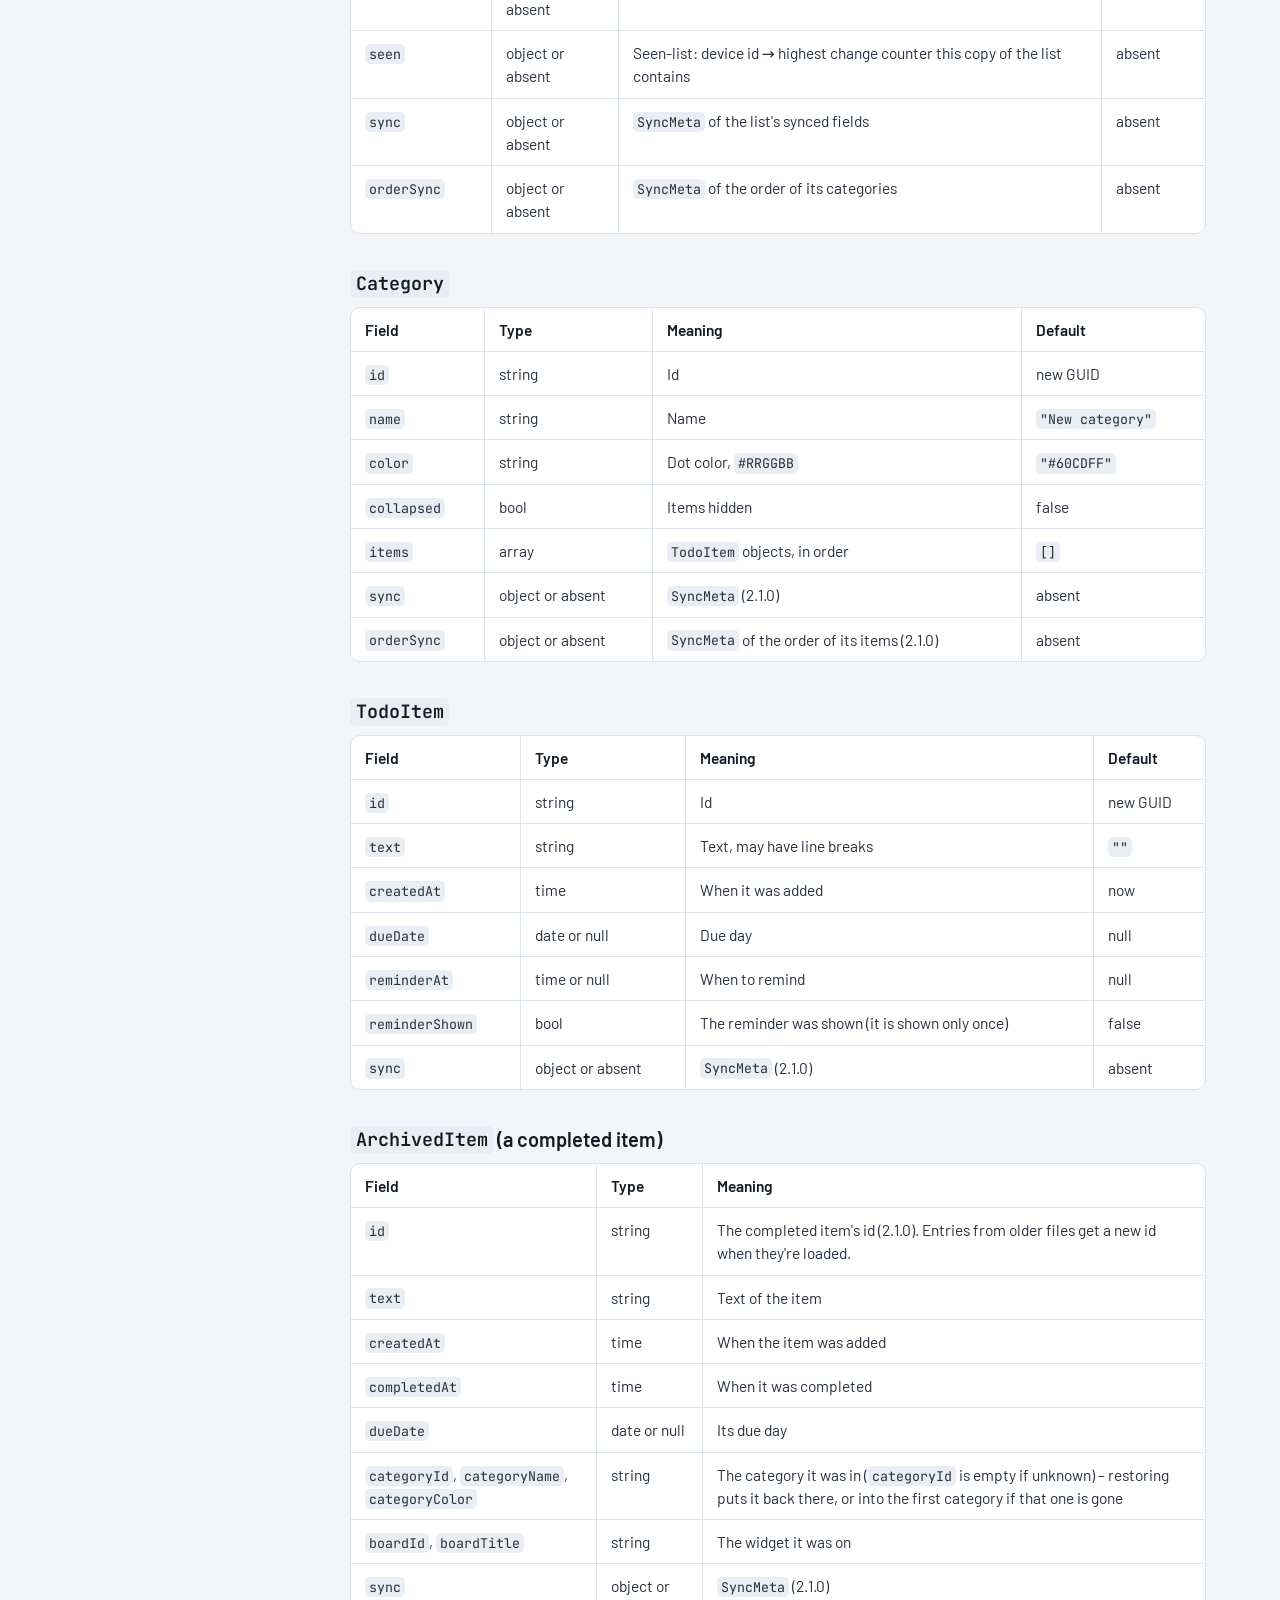
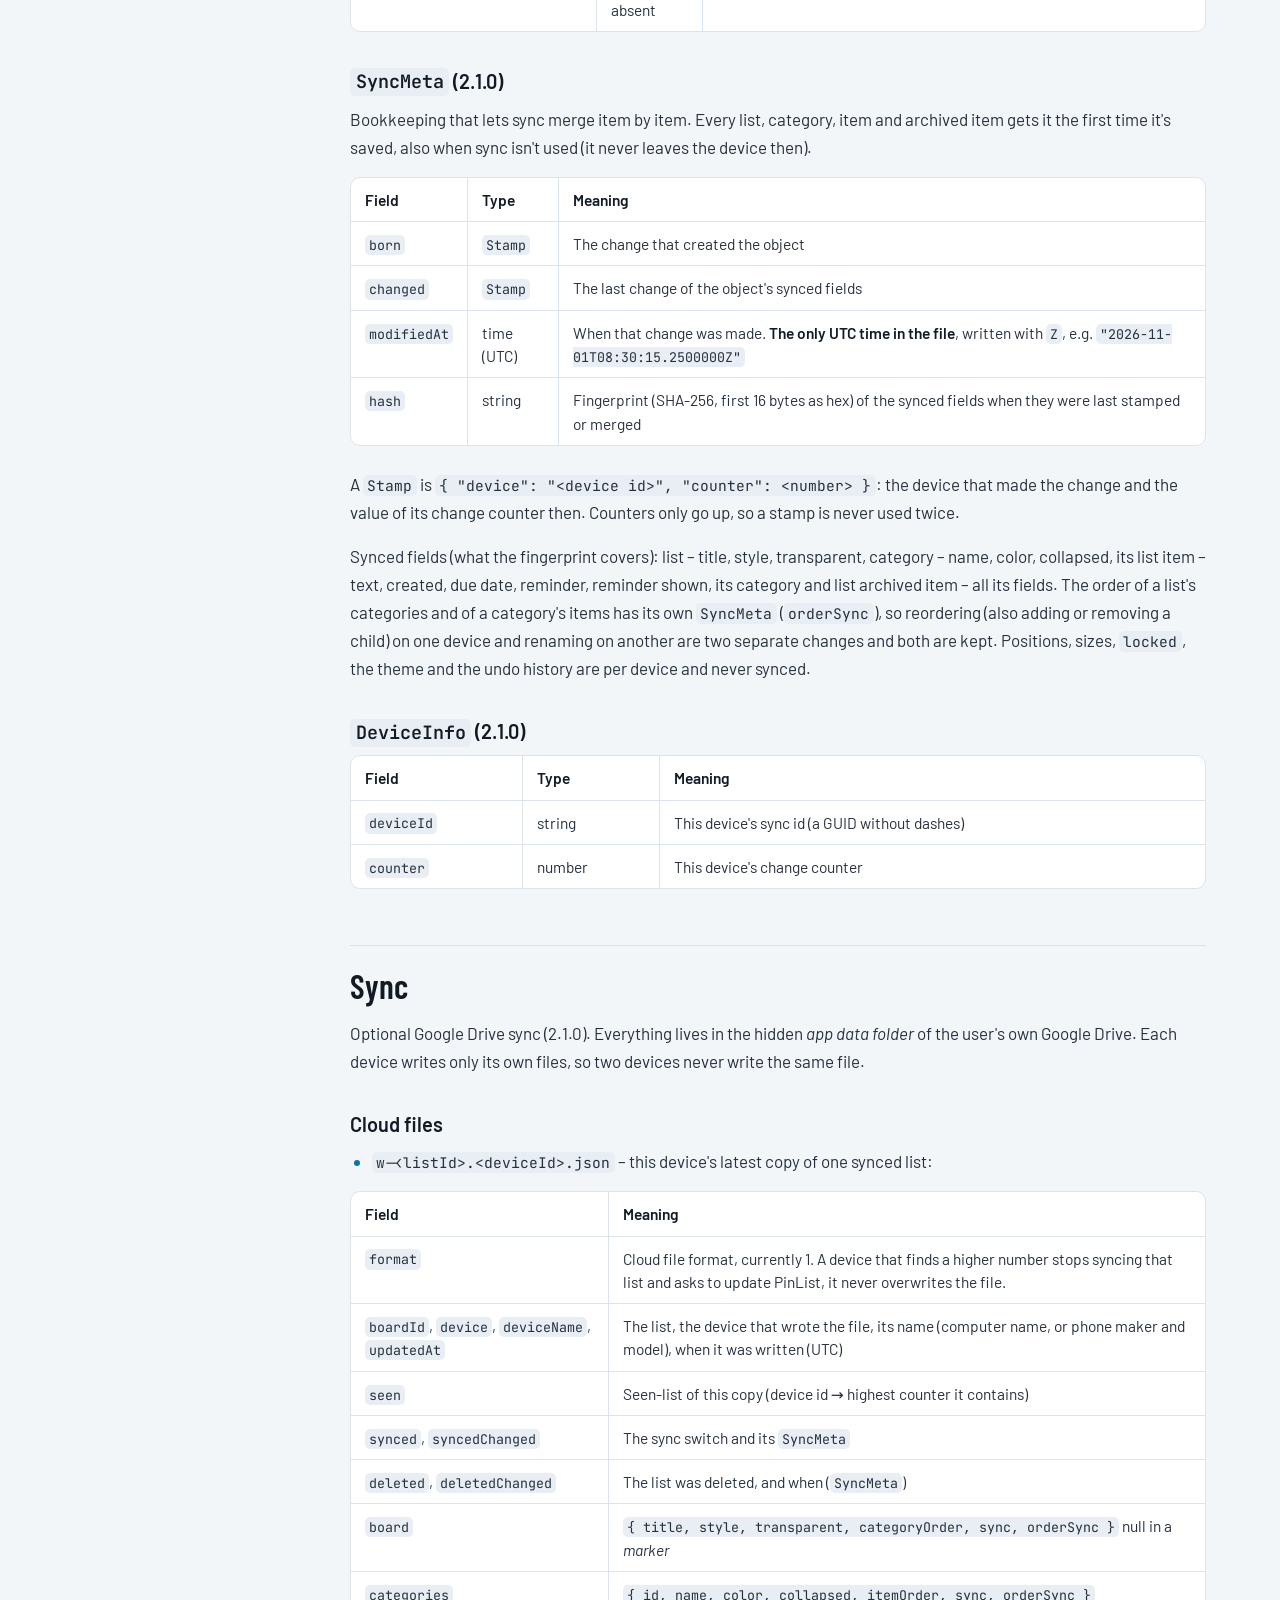
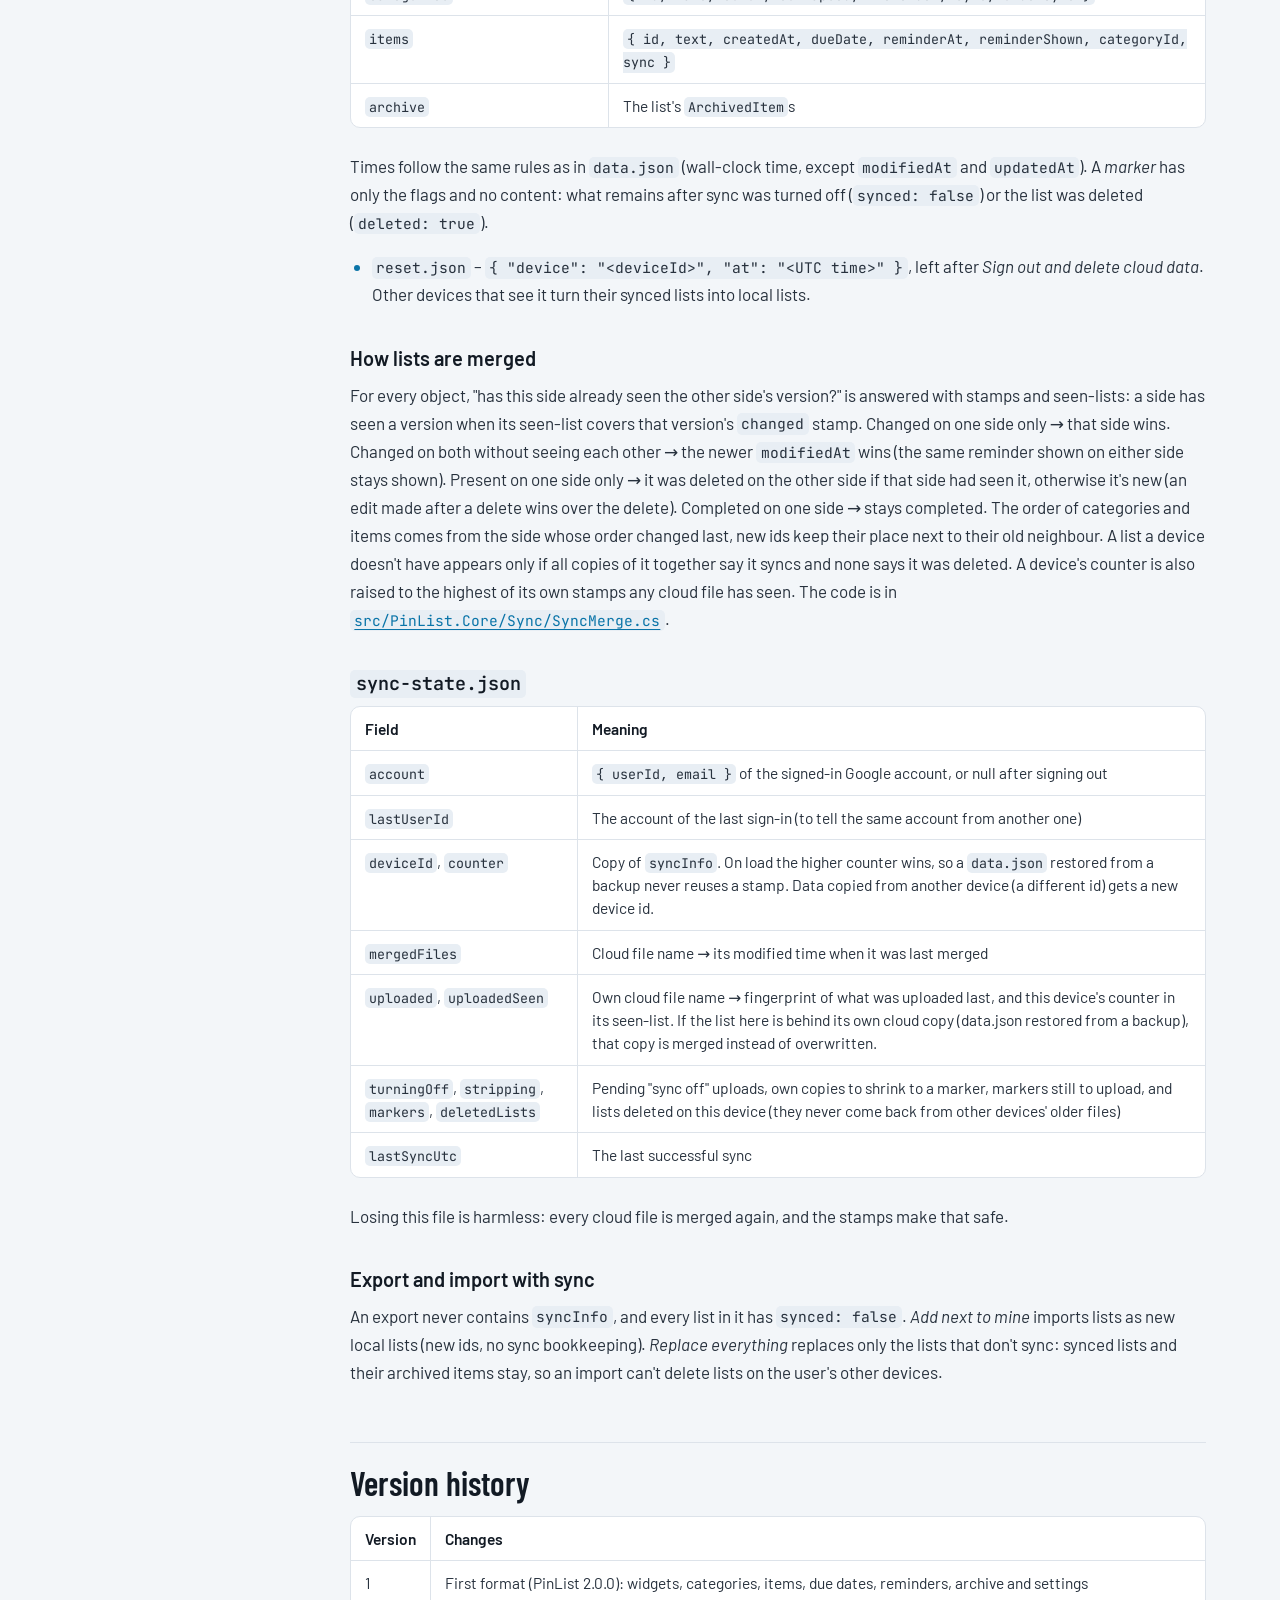
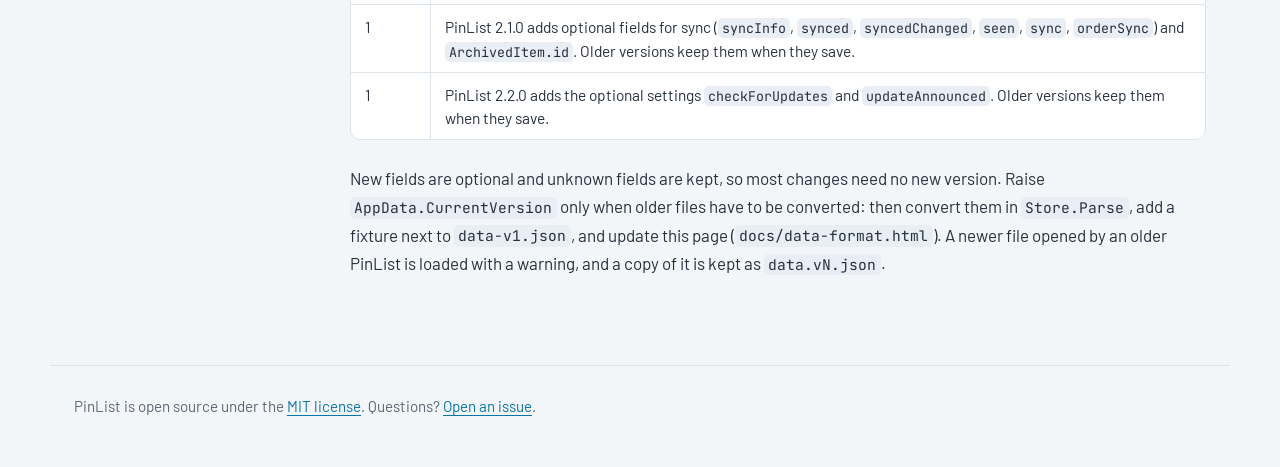
==== commit 948c3e08: "Release 2.2.0: Add update check" ====
--- a/docs/data-format.html
+++ b/docs/data-format.html
@@ -224,6 +224,22 @@
                     </td>
                     <td><code>"System"</code></td>
                 </tr>
+                <tr>
+                    <td><code>checkForUpdates</code></td>
+                    <td>bool?</td>
+                    <td>Whether PinList asks GitHub about once a day for the number of its latest version (2.2.0).
+                        Missing until the user answered the question on start. Kept per device.
+                    </td>
+                    <td>missing</td>
+                </tr>
+                <tr>
+                    <td><code>updateAnnounced</code></td>
+                    <td>string?</td>
+                    <td>The newest version PinList already told about, e.g. <code>"2.3.0"</code>, so each new version
+                        is announced once (2.2.0). Kept per device.
+                    </td>
+                    <td>missing</td>
+                </tr>
                 </tbody>
             </table>
         </div>
@@ -740,6 +756,12 @@
                         Older versions keep them when they save.
                     </td>
                 </tr>
+                <tr>
+                    <td>1</td>
+                    <td>PinList 2.2.0 adds the optional settings <code>checkForUpdates</code> and
+                        <code>updateAnnounced</code>. Older versions keep them when they save.
+                    </td>
+                </tr>
                 </tbody>
             </table>
         </div>
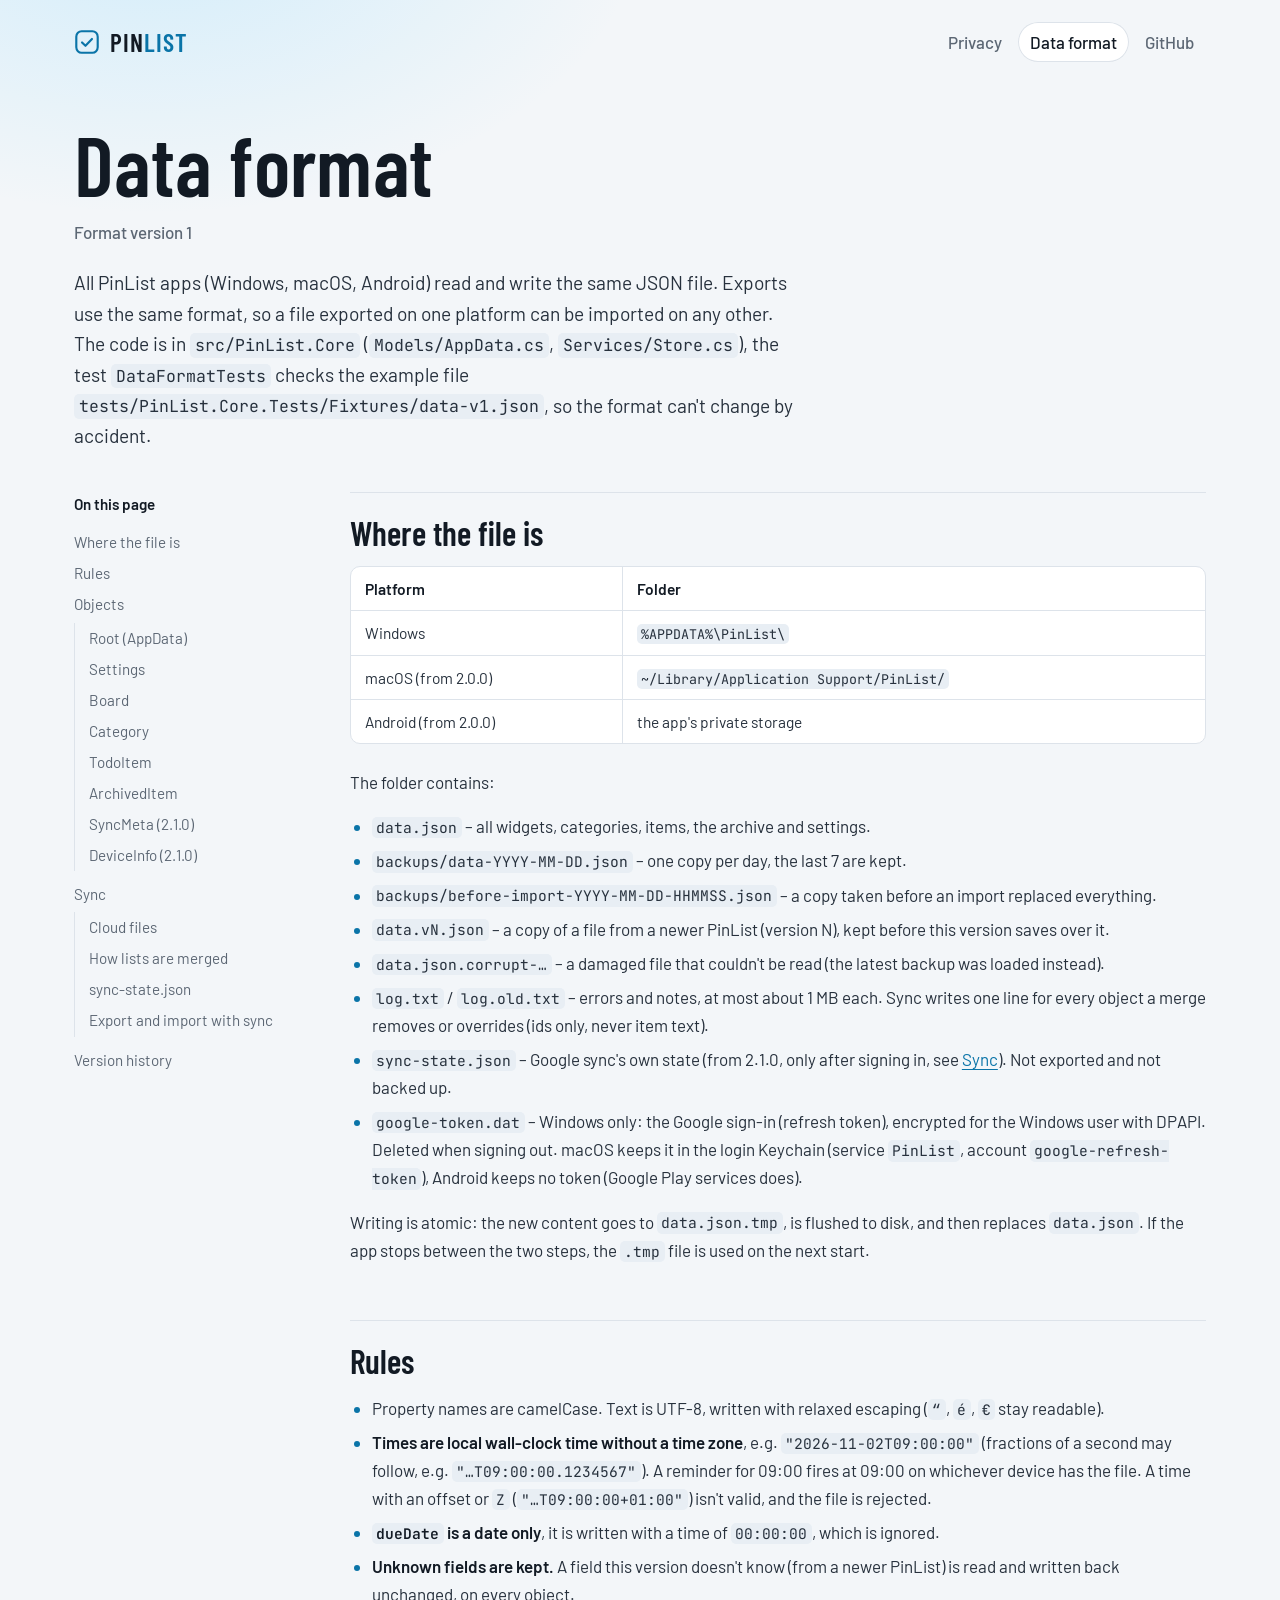
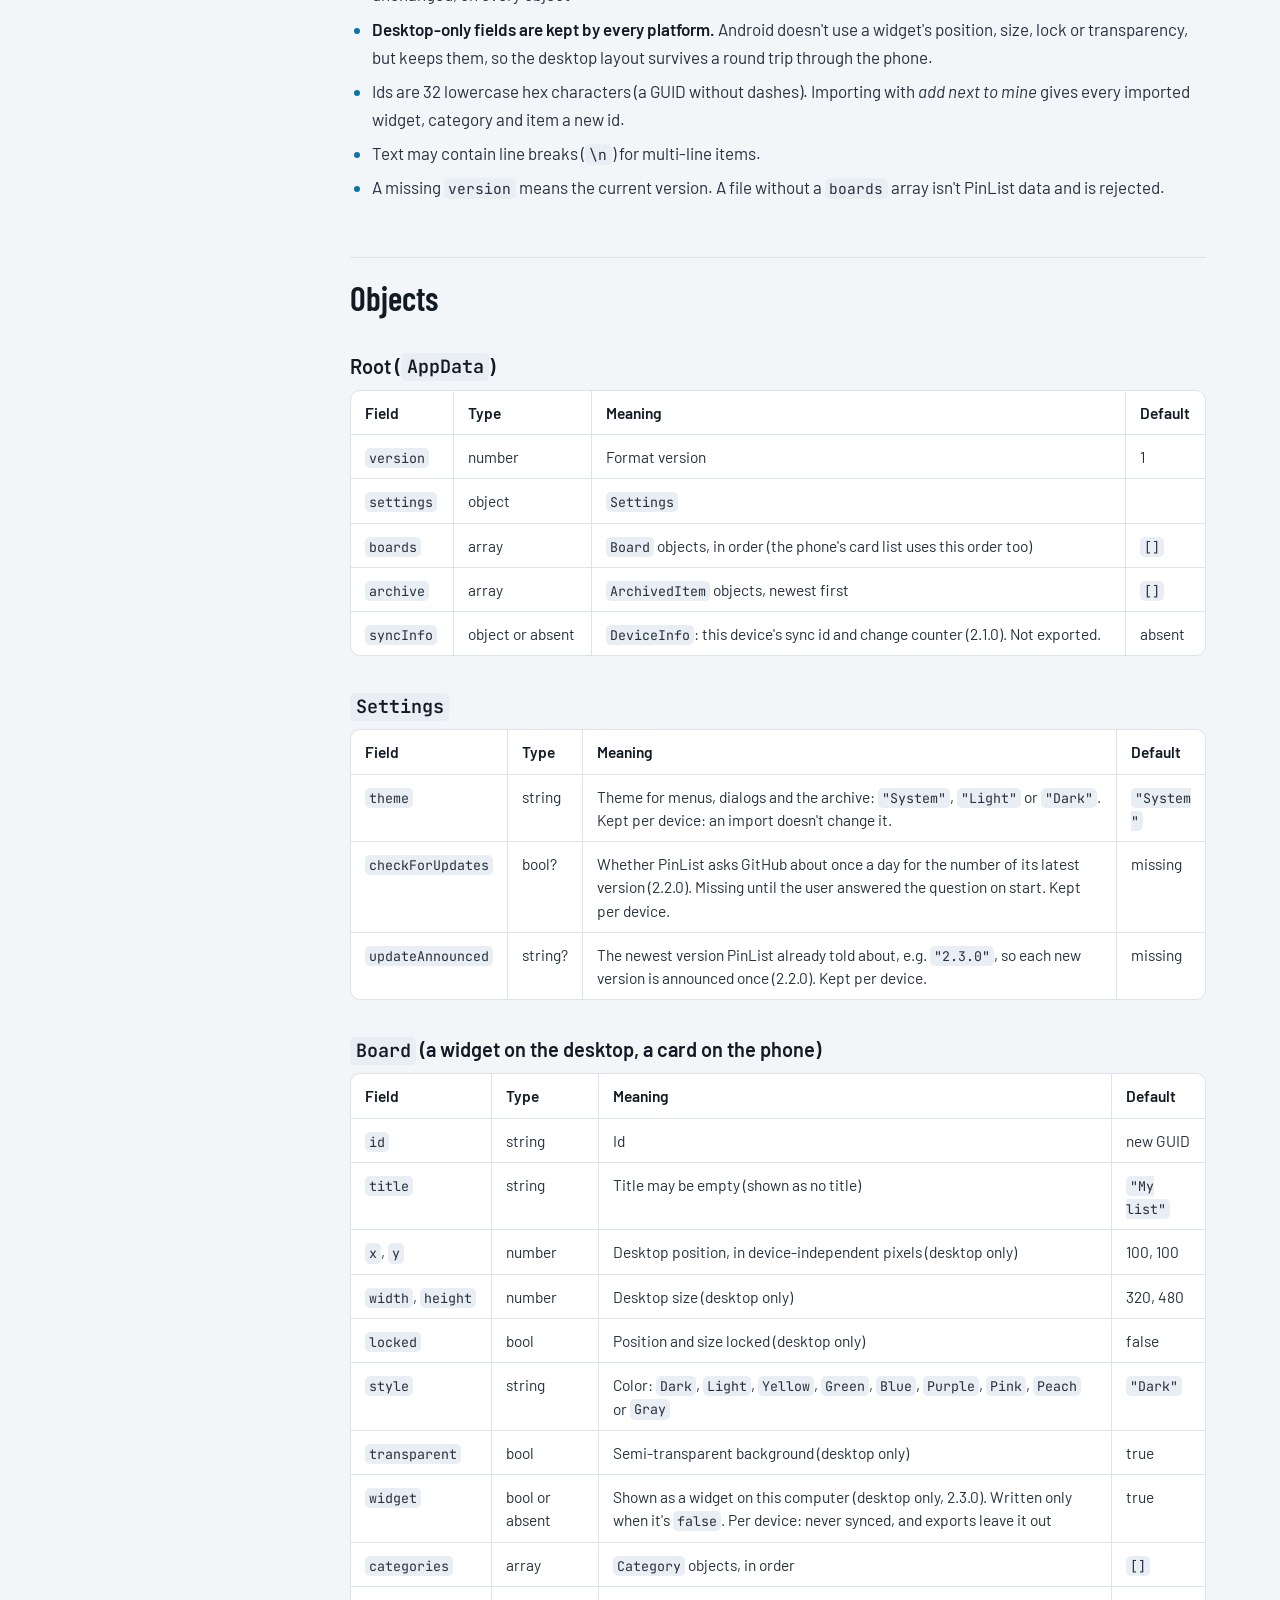
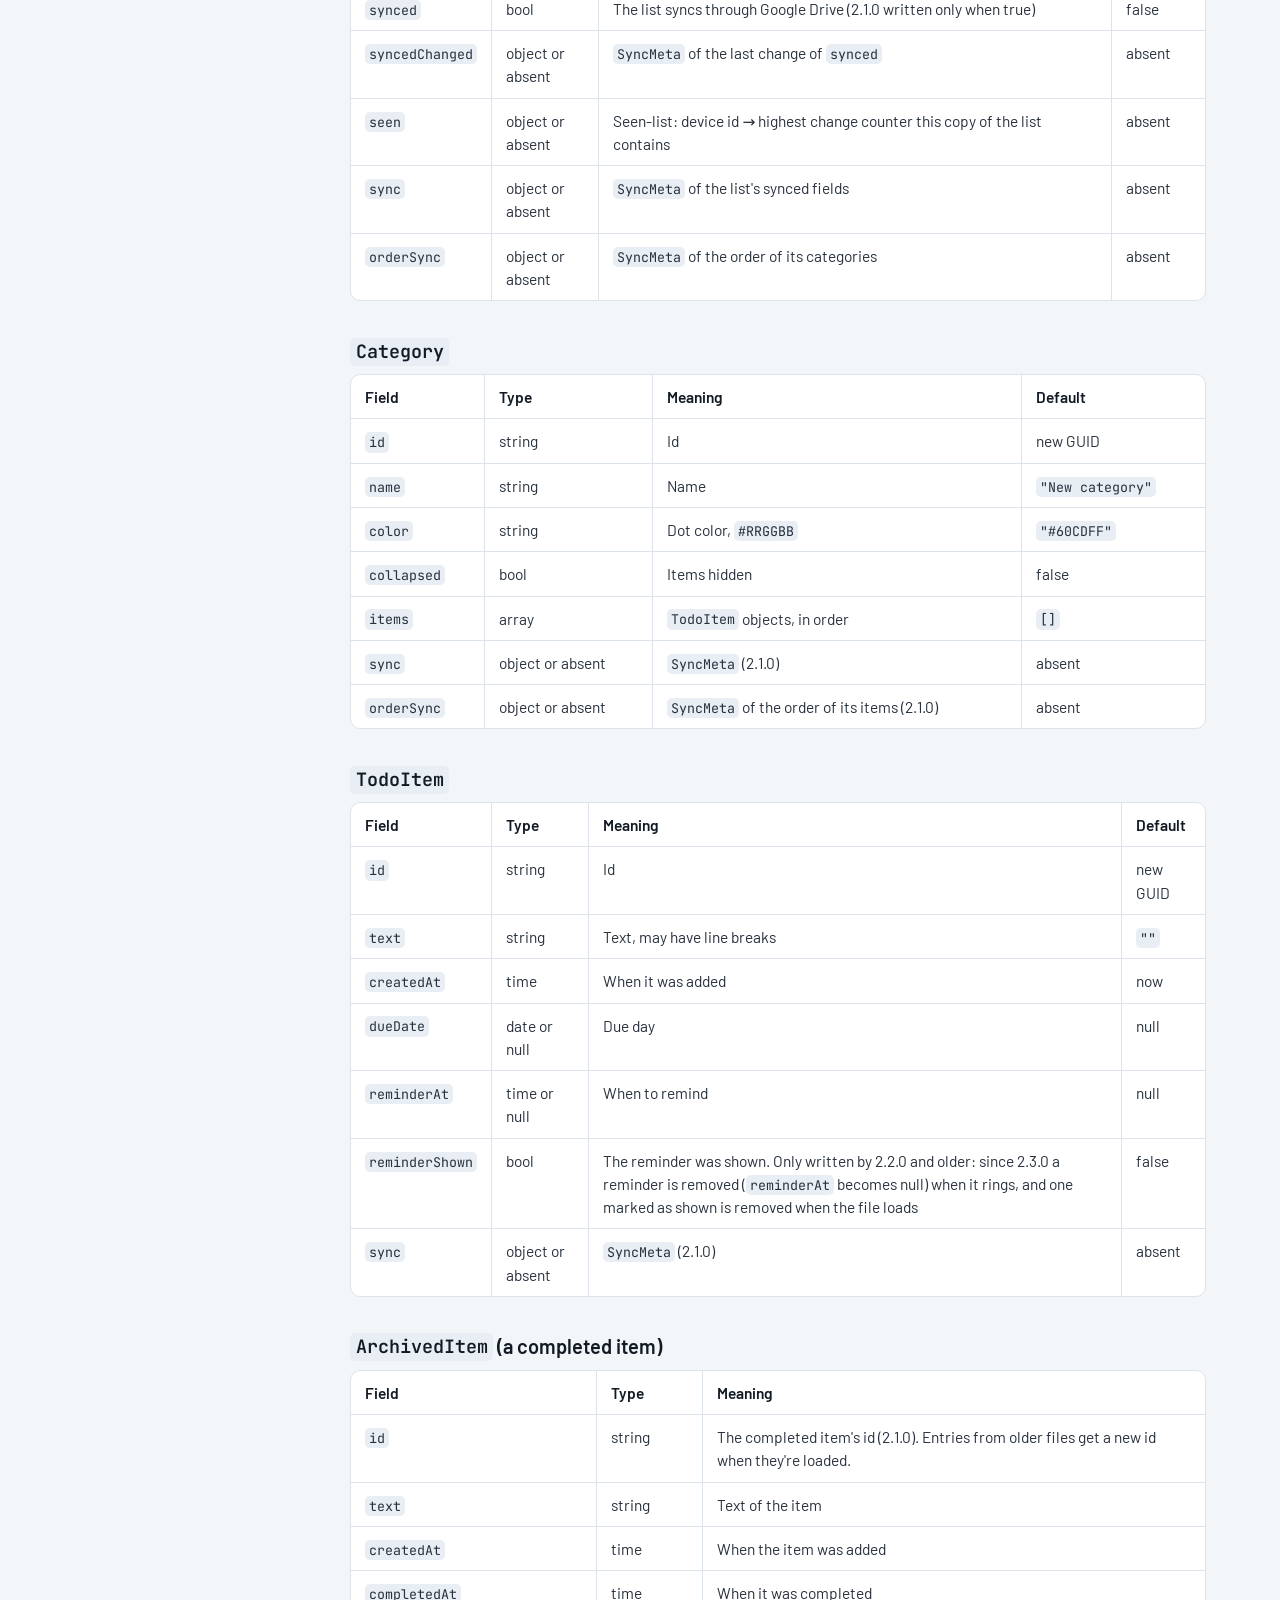
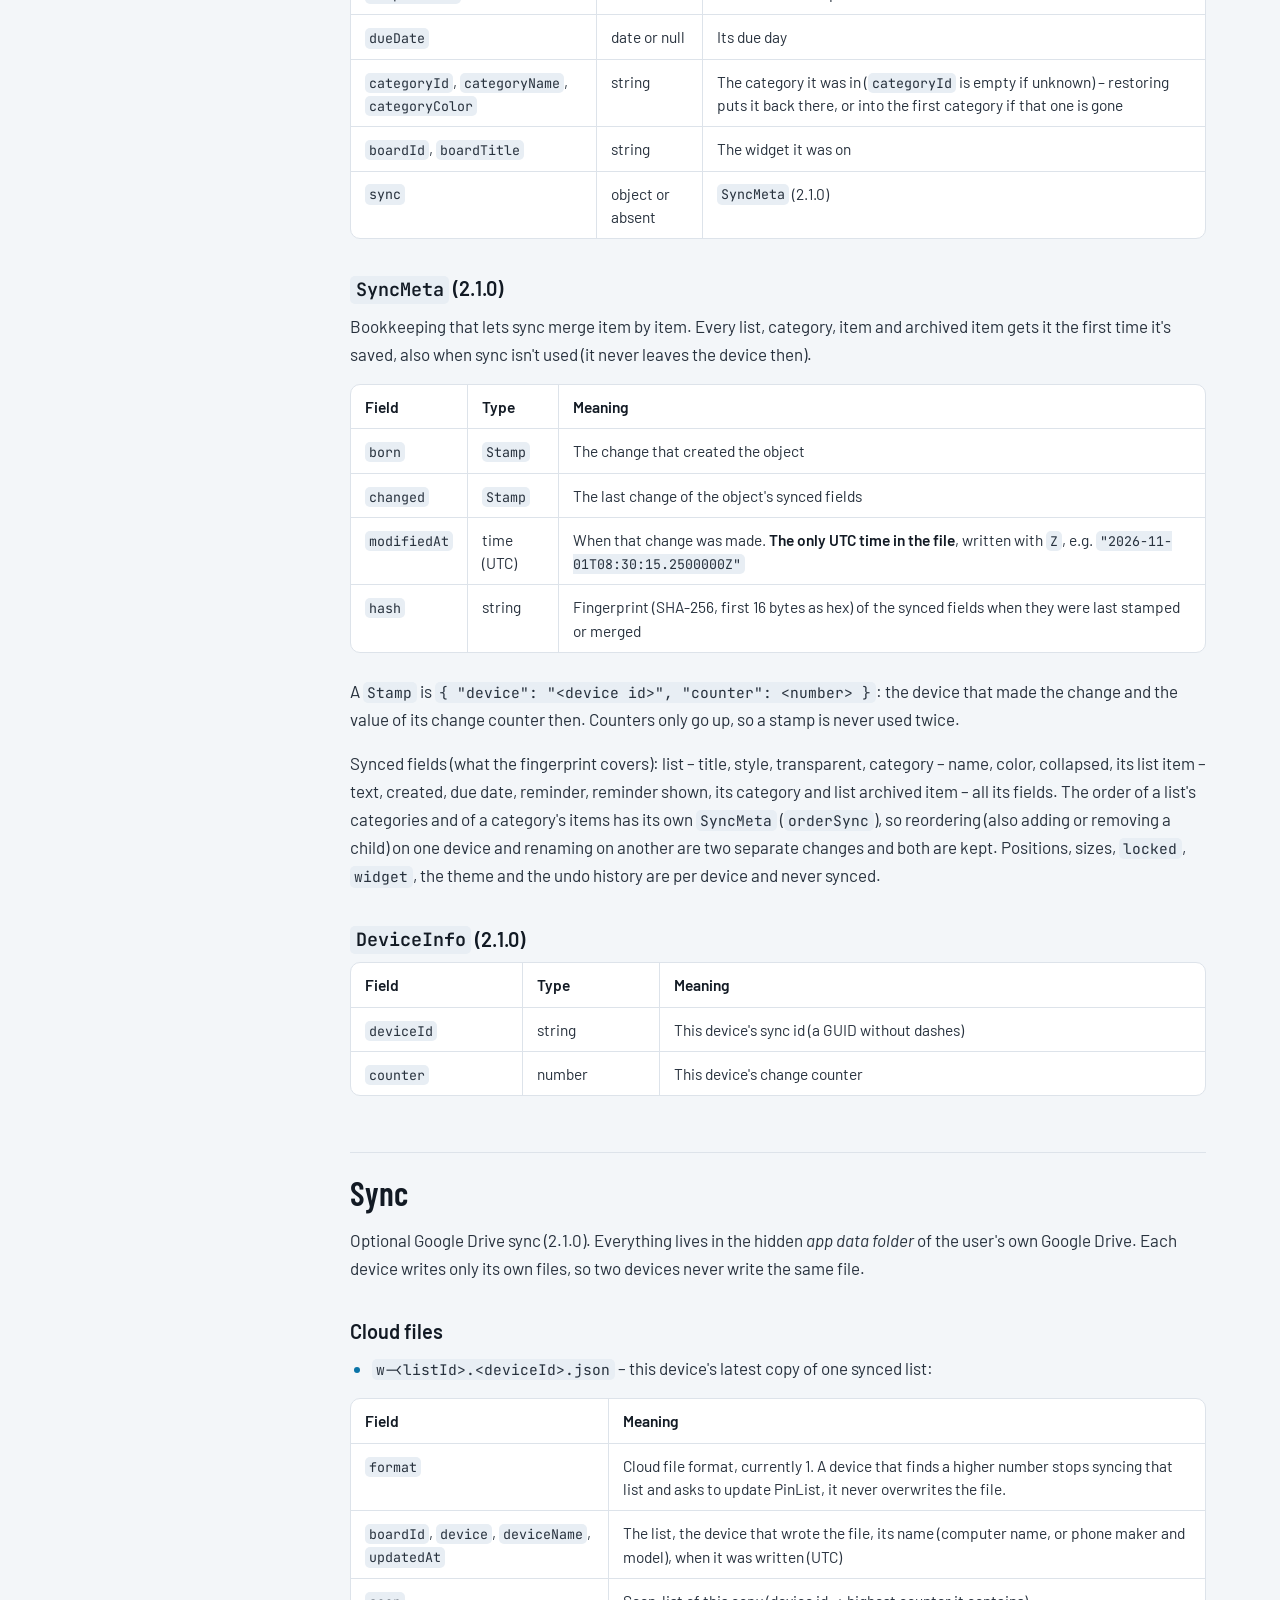
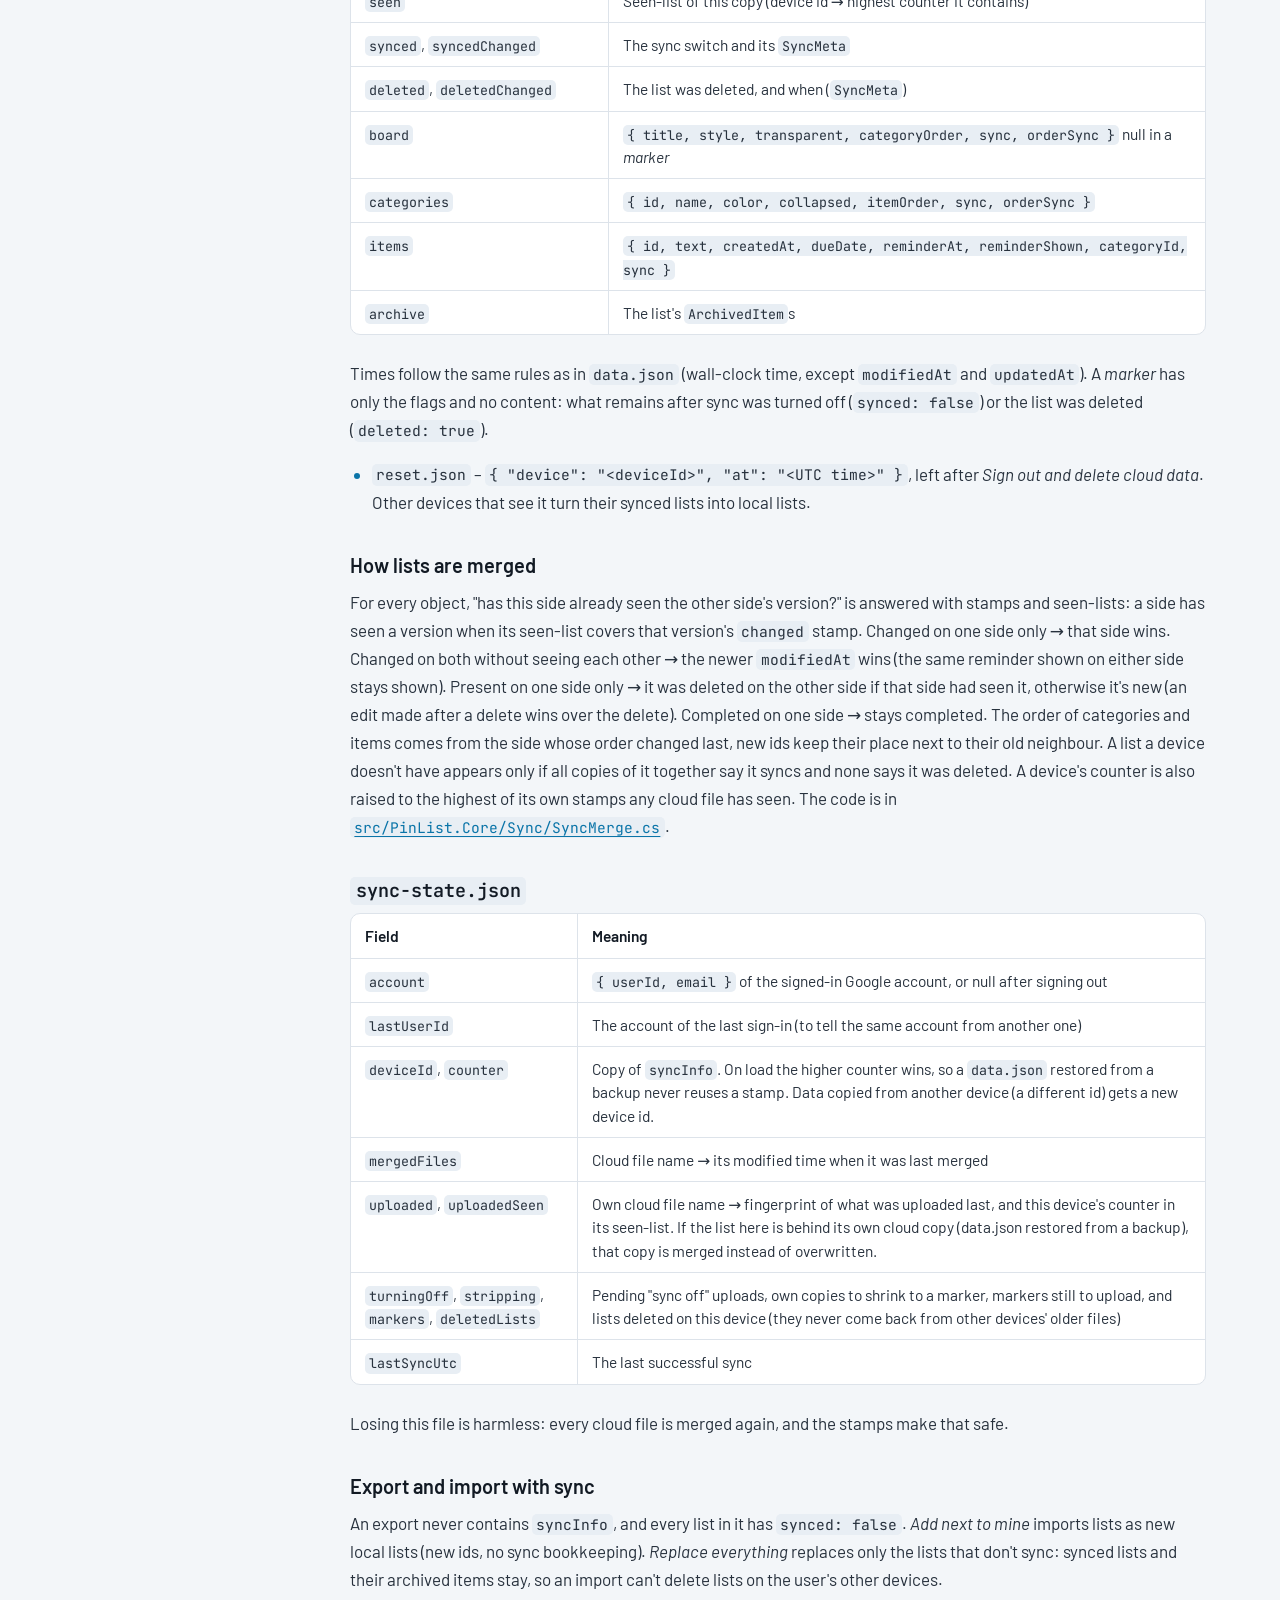
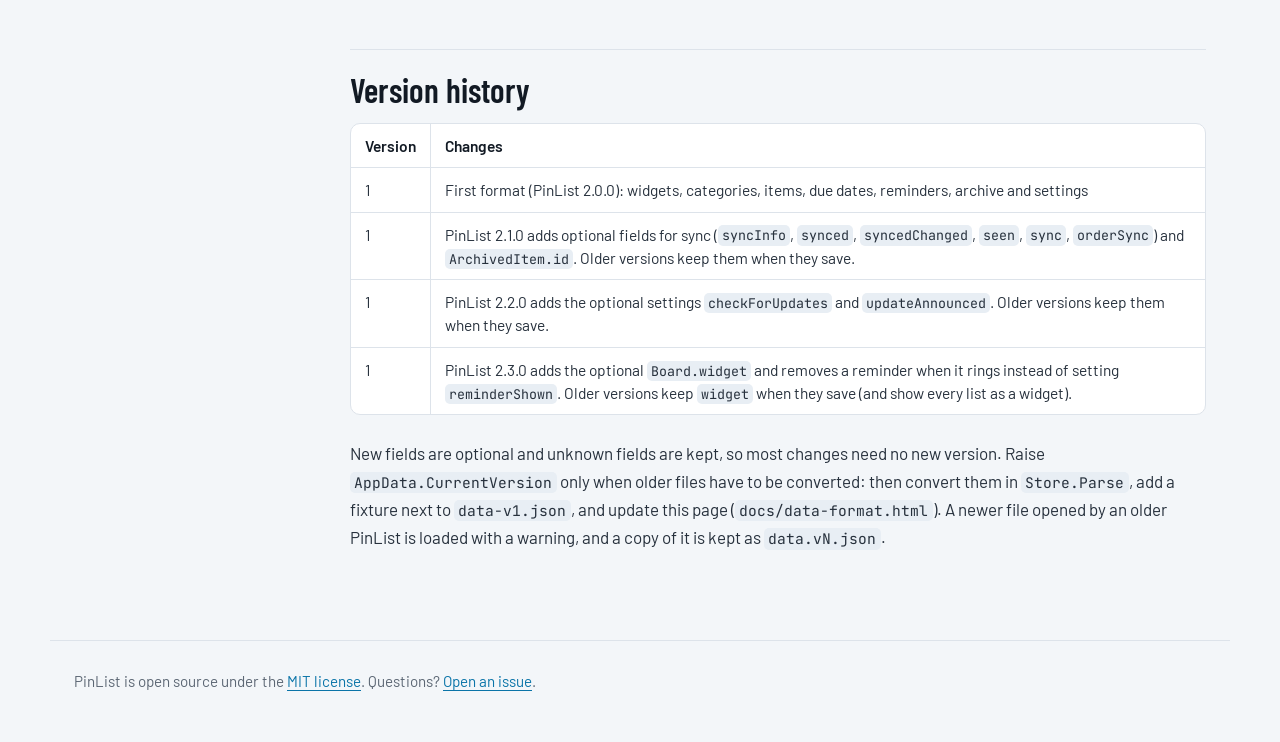
==== commit 23a7c095: "Improvements" ====
--- a/docs/data-format.html
+++ b/docs/data-format.html
@@ -300,6 +300,13 @@
                     <td>true</td>
                 </tr>
                 <tr>
+                    <td><code>widget</code></td>
+                    <td>bool or absent</td>
+                    <td>Shown as a widget on this computer (desktop only, 2.3.0). Written only when it's
+                        <code>false</code>. Per device: never synced, and exports leave it out</td>
+                    <td>true</td>
+                </tr>
+                <tr>
                     <td><code>categories</code></td>
                     <td>array</td>
                     <td><code>Category</code> objects, in order</td>
@@ -440,7 +447,9 @@
                 <tr>
                     <td><code>reminderShown</code></td>
                     <td>bool</td>
-                    <td>The reminder was shown (it is shown only once)</td>
+                    <td>The reminder was shown. Only written by 2.2.0 and older: since 2.3.0 a reminder is removed
+                        (<code>reminderAt</code> becomes null) when it rings, and one marked as shown is removed when
+                        the file loads</td>
                     <td>false</td>
                 </tr>
                 <tr>
@@ -558,7 +567,7 @@
             items
             has its own <code>SyncMeta</code> (<code>orderSync</code>), so reordering (also adding or removing a child)
             on one device and renaming on
-            another are two separate changes and both are kept. Positions, sizes, <code>locked</code>, the theme and the
+            another are two separate changes and both are kept. Positions, sizes, <code>locked</code>, <code>widget</code>, the theme and the
             undo history are
             per device and never synced.</p>
         <h3 id="deviceinfo-210"><code>DeviceInfo</code> (2.1.0)</h3>
@@ -762,6 +771,13 @@
                         <code>updateAnnounced</code>. Older versions keep them when they save.
                     </td>
                 </tr>
+                <tr>
+                    <td>1</td>
+                    <td>PinList 2.3.0 adds the optional <code>Board.widget</code> and removes a reminder when it
+                        rings instead of setting <code>reminderShown</code>. Older versions keep <code>widget</code>
+                        when they save (and show every list as a widget).
+                    </td>
+                </tr>
                 </tbody>
             </table>
         </div>
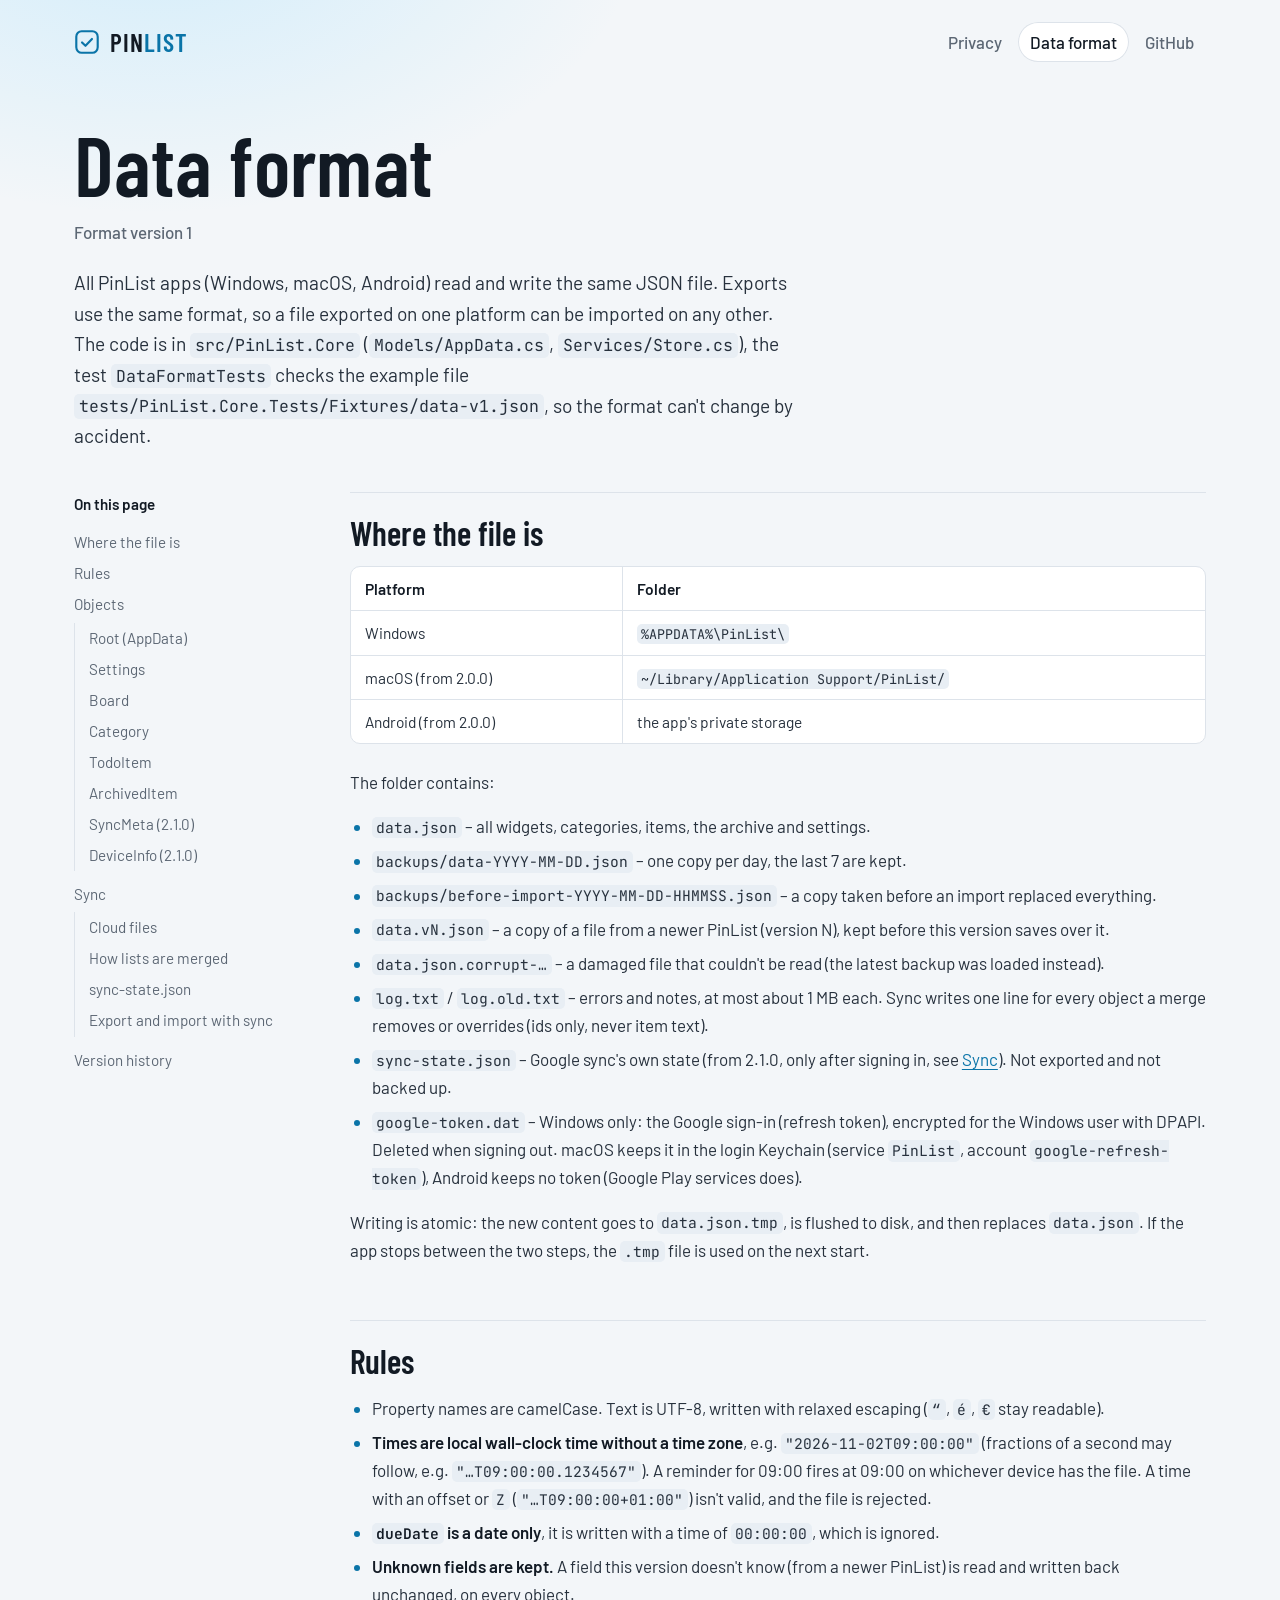
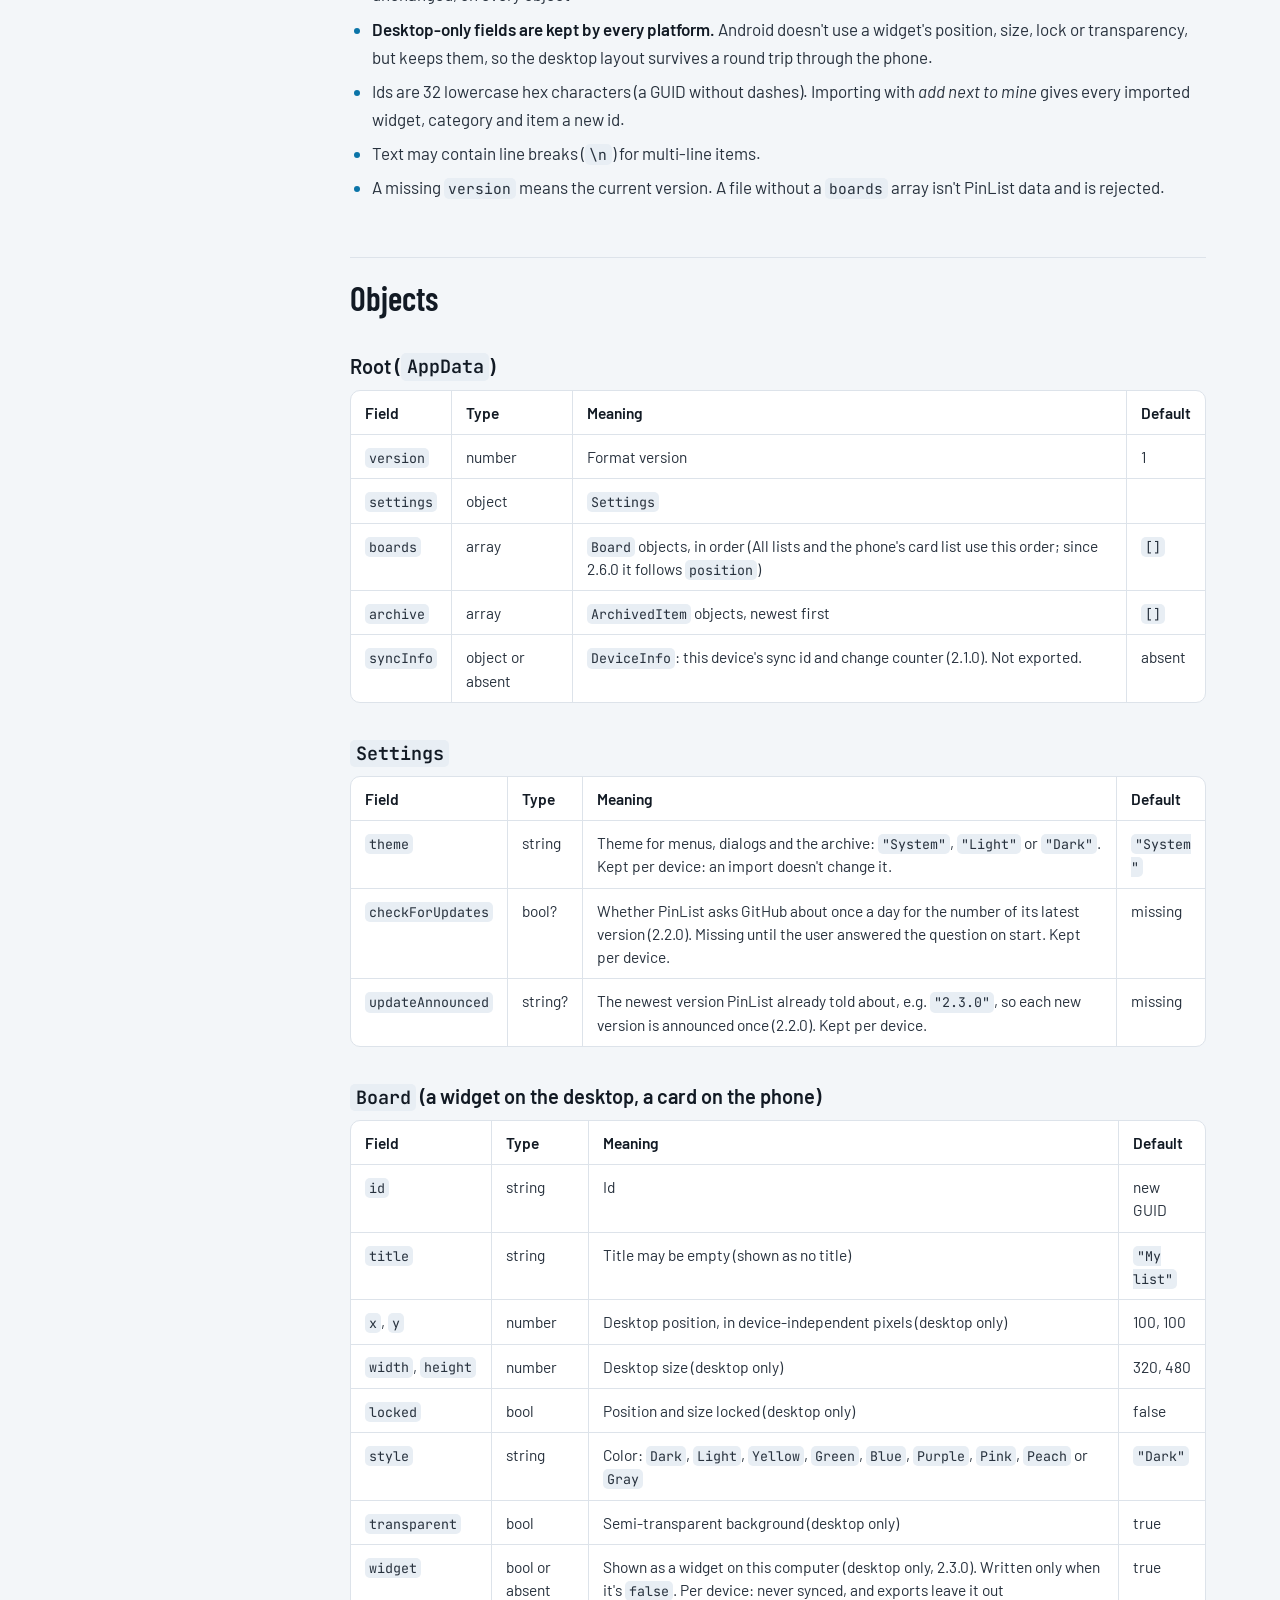
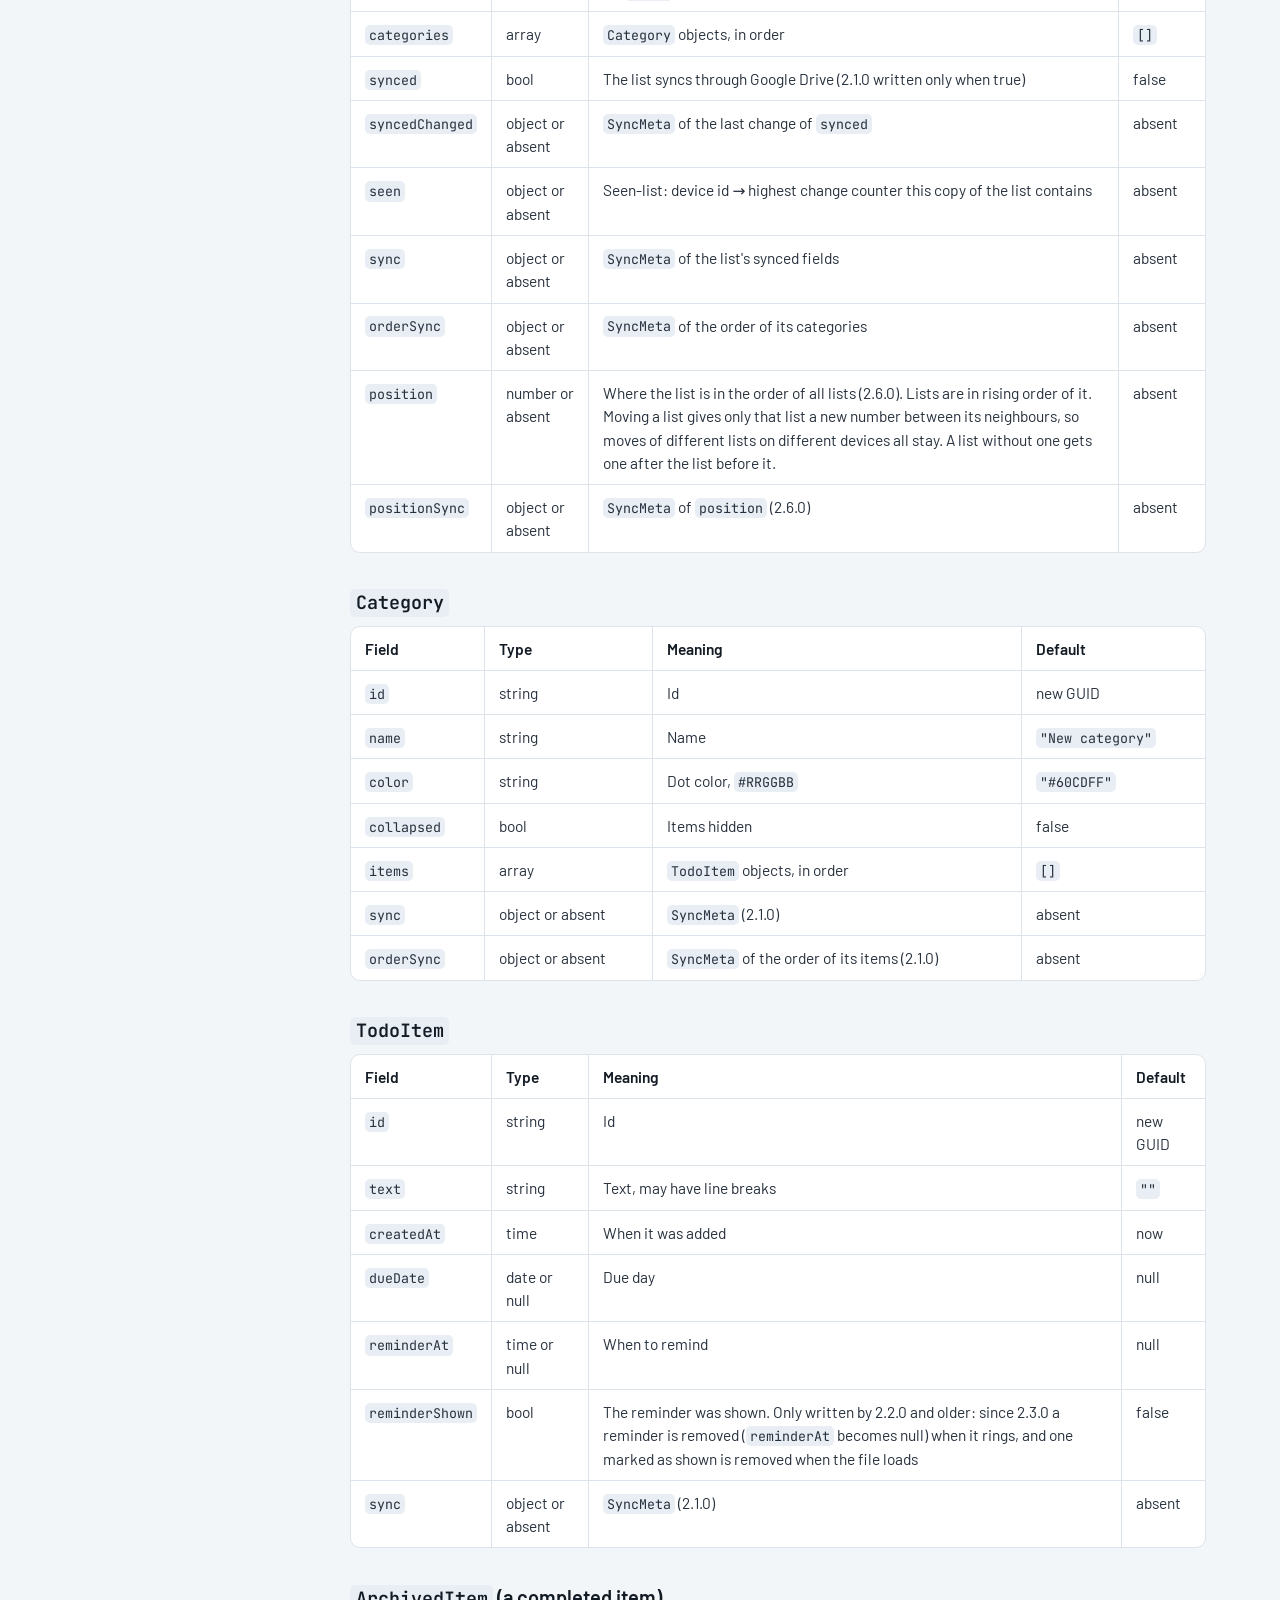
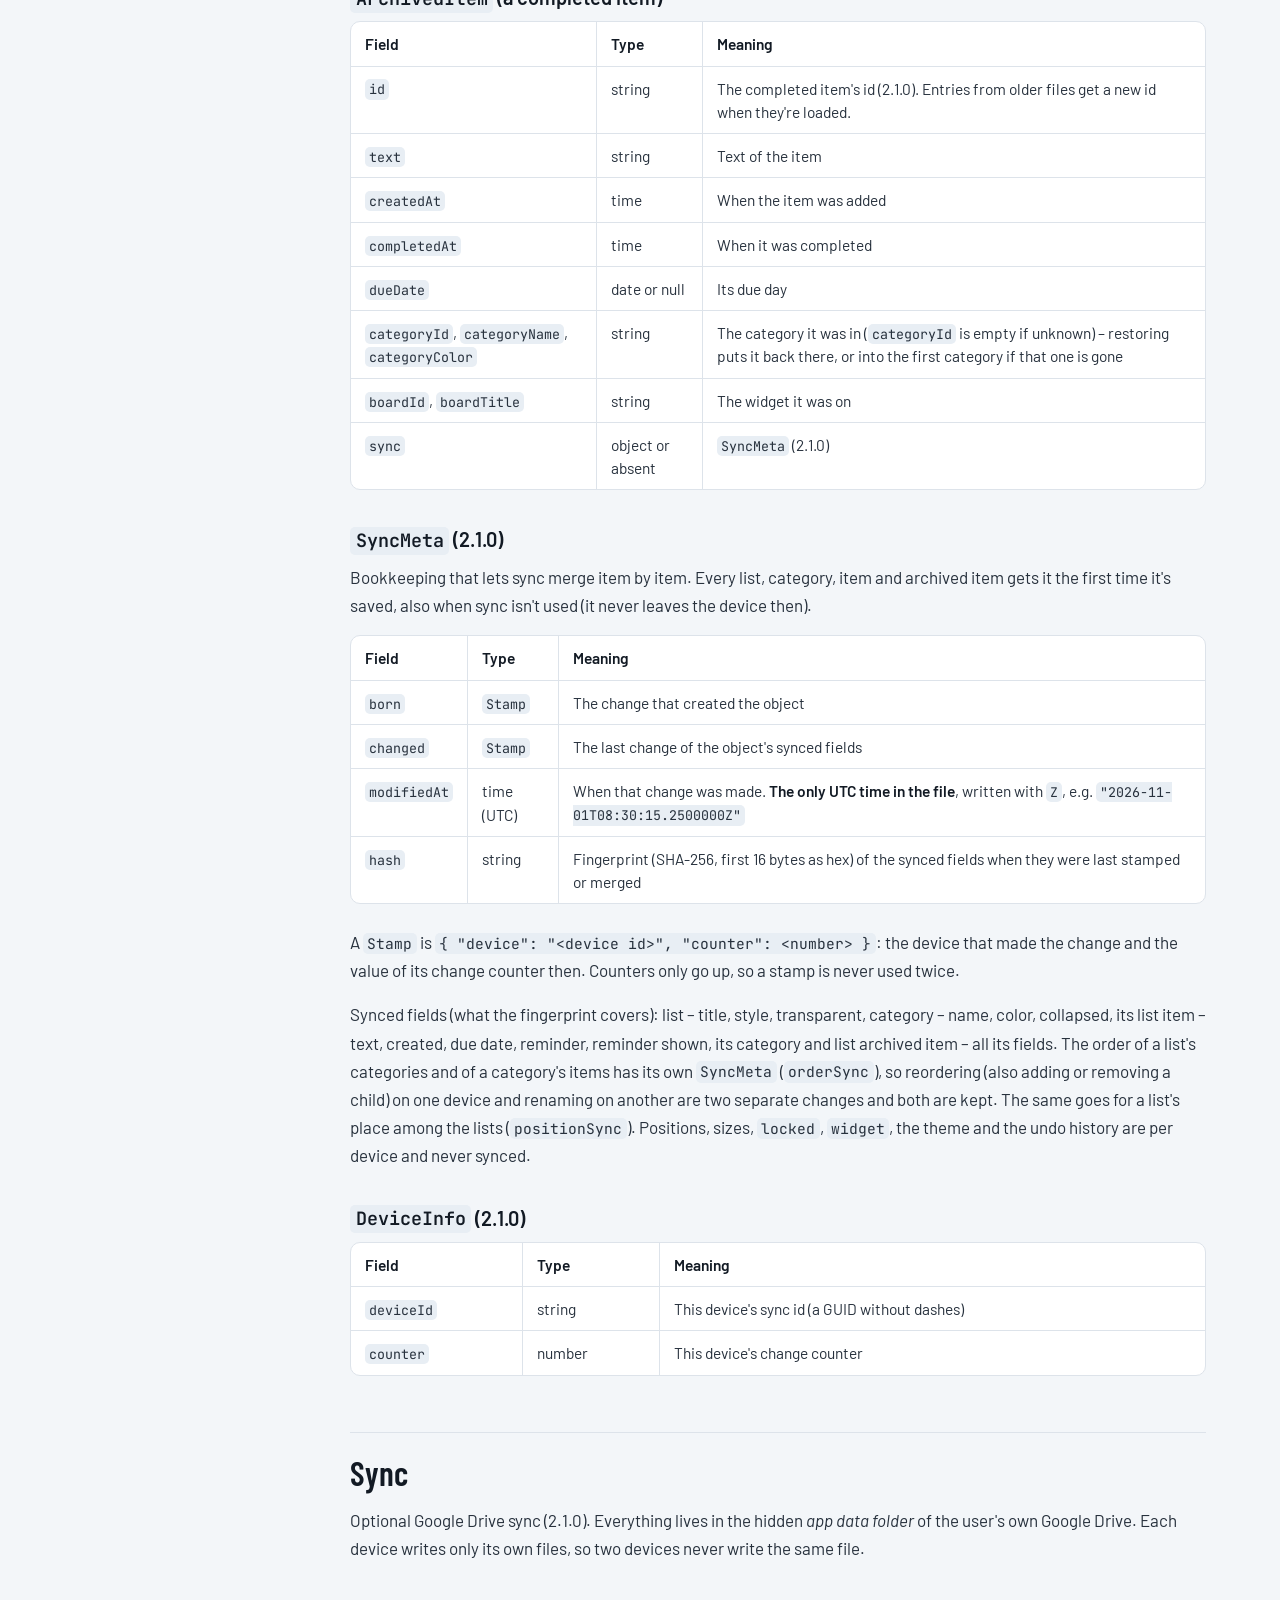
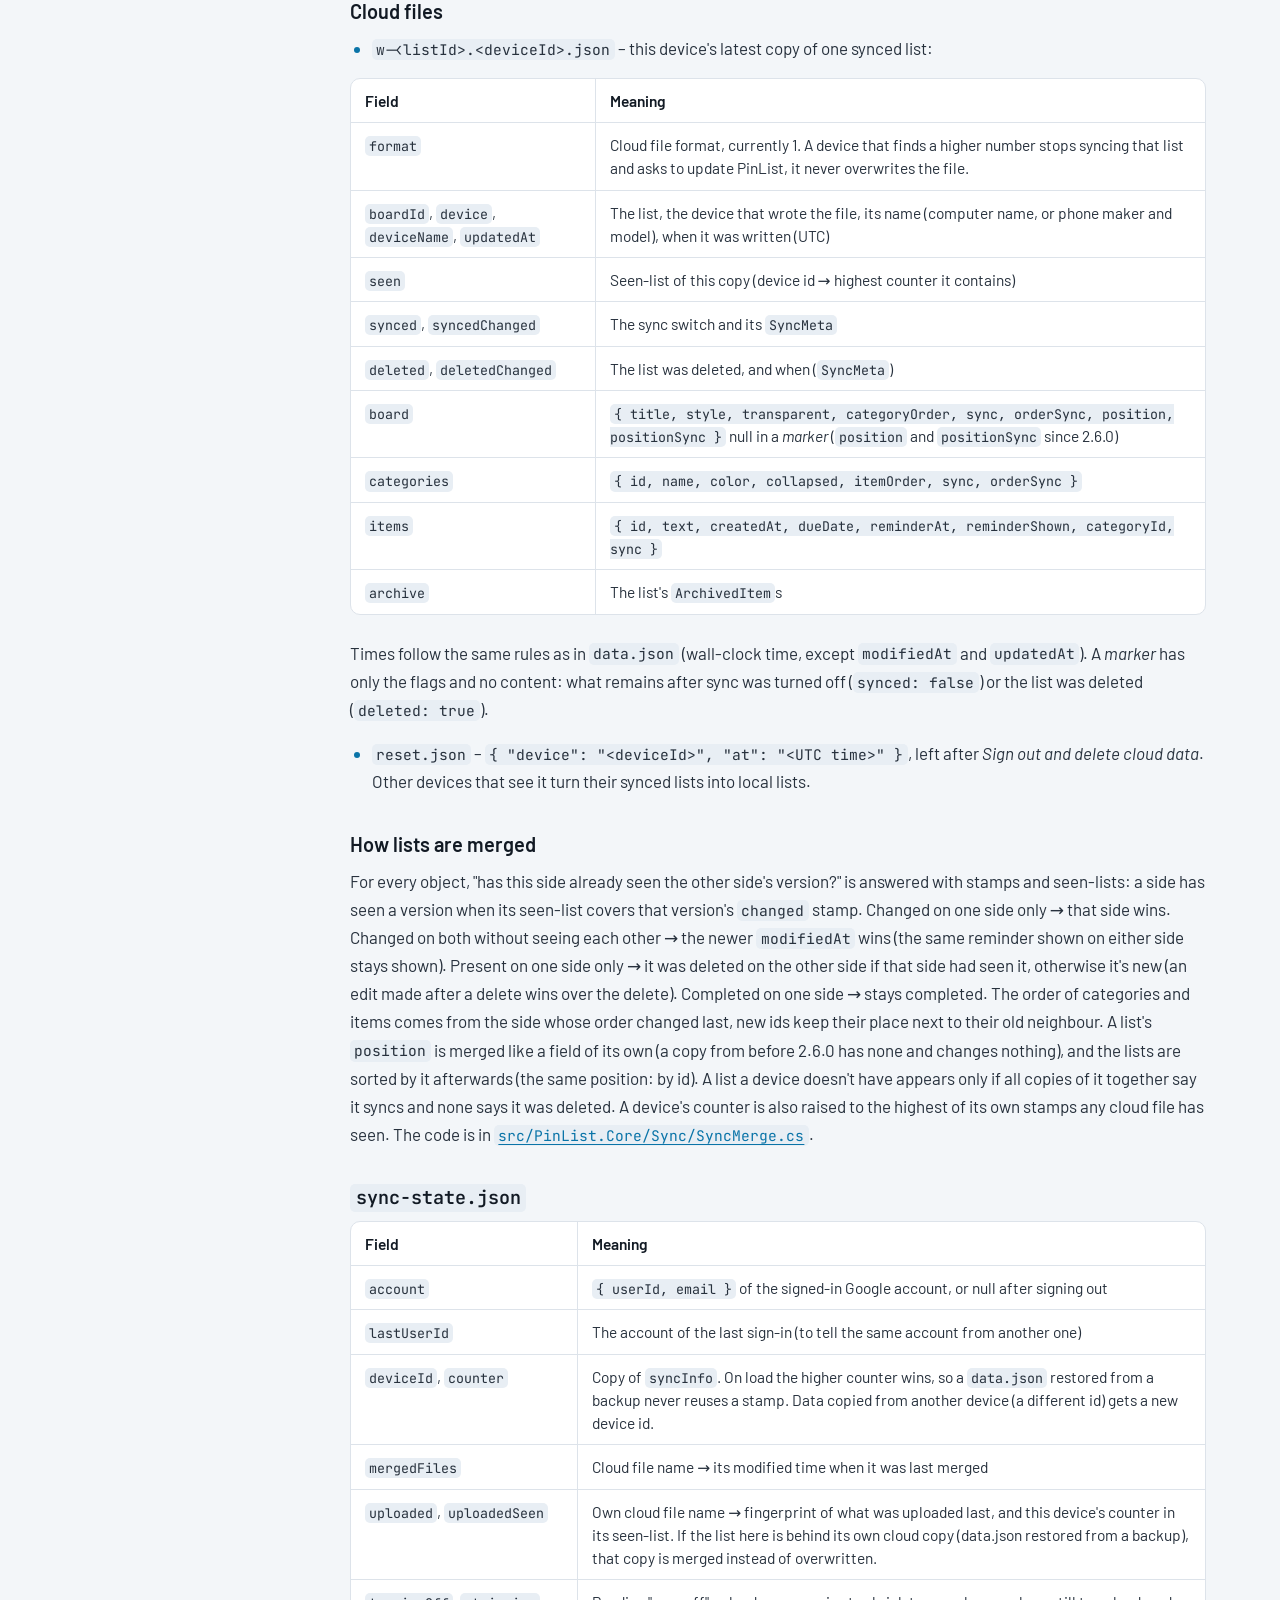
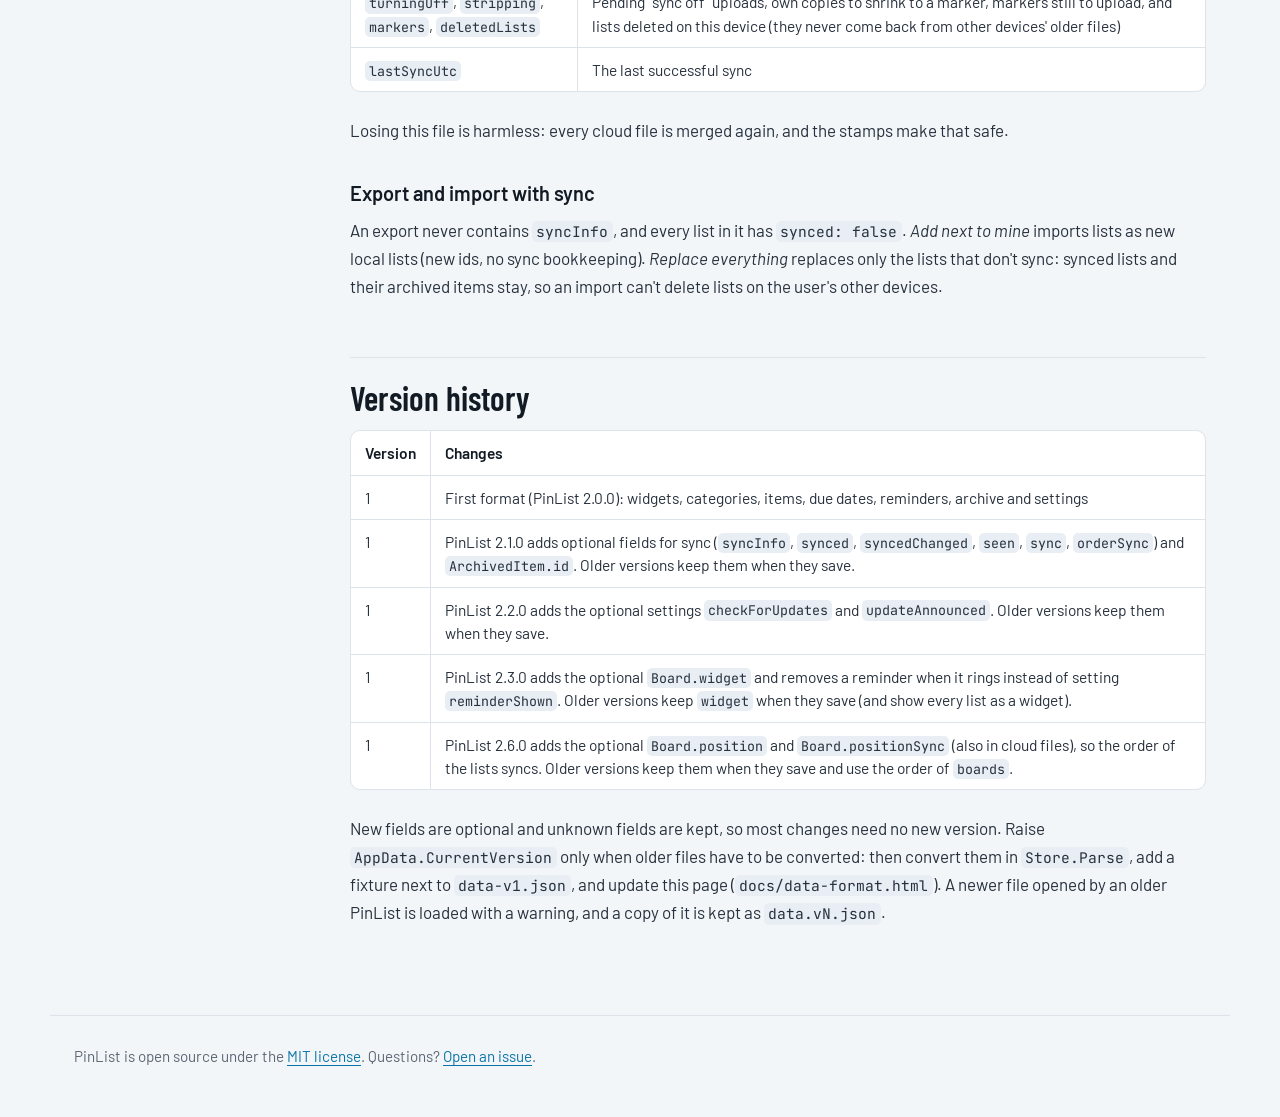
==== commit 3a022af9: "Release 2.6.0: Fix macOS fullscreen widget overlay and notifications" ====
--- a/docs/data-format.html
+++ b/docs/data-format.html
@@ -186,7 +186,8 @@
                 <tr>
                     <td><code>boards</code></td>
                     <td>array</td>
-                    <td><code>Board</code> objects, in order (the phone's card list uses this order too)</td>
+                    <td><code>Board</code> objects, in order (All lists and the phone's card list use this order;
+                        since 2.6.0 it follows <code>position</code>)</td>
                     <td><code>[]</code></td>
                 </tr>
                 <tr>
@@ -340,6 +341,20 @@
                     <td><code>orderSync</code></td>
                     <td>object or absent</td>
                     <td><code>SyncMeta</code> of the order of its categories</td>
+                    <td>absent</td>
+                </tr>
+                <tr>
+                    <td><code>position</code></td>
+                    <td>number or absent</td>
+                    <td>Where the list is in the order of all lists (2.6.0). Lists are in rising order of it. Moving a
+                        list gives only that list a new number between its neighbours, so moves of different lists on
+                        different devices all stay. A list without one gets one after the list before it.</td>
+                    <td>absent</td>
+                </tr>
+                <tr>
+                    <td><code>positionSync</code></td>
+                    <td>object or absent</td>
+                    <td><code>SyncMeta</code> of <code>position</code> (2.6.0)</td>
                     <td>absent</td>
                 </tr>
                 </tbody>
@@ -567,7 +582,8 @@
             items
             has its own <code>SyncMeta</code> (<code>orderSync</code>), so reordering (also adding or removing a child)
             on one device and renaming on
-            another are two separate changes and both are kept. Positions, sizes, <code>locked</code>, <code>widget</code>, the theme and the
+            another are two separate changes and both are kept. The same goes for a list's place among the lists
+            (<code>positionSync</code>). Positions, sizes, <code>locked</code>, <code>widget</code>, the theme and the
             undo history are
             per device and never synced.</p>
         <h3 id="deviceinfo-210"><code>DeviceInfo</code> (2.1.0)</h3>
@@ -637,8 +653,8 @@
                 </tr>
                 <tr>
                     <td><code>board</code></td>
-                    <td><code>{ title, style, transparent, categoryOrder, sync, orderSync }</code> null in a
-                        <em>marker</em></td>
+                    <td><code>{ title, style, transparent, categoryOrder, sync, orderSync, position, positionSync }</code>
+                        null in a <em>marker</em> (<code>position</code> and <code>positionSync</code> since 2.6.0)</td>
                 </tr>
                 <tr>
                     <td><code>categories</code></td>
@@ -679,7 +695,8 @@
             completed. The
             order of categories and items comes from the side whose order changed last, new ids keep their place next to
             their
-            old neighbour. A list a device doesn't have appears only if all copies of it together say it syncs and none
+            old neighbour. A list's <code>position</code> is merged like a field of its own (a copy from before 2.6.0
+            has none and changes nothing), and the lists are sorted by it afterwards (the same position: by id). A list a device doesn't have appears only if all copies of it together say it syncs and none
             says it
             was deleted. A device's counter is also raised to the highest of its own stamps any cloud file has seen. The
             code is in <a
@@ -776,6 +793,13 @@
                     <td>PinList 2.3.0 adds the optional <code>Board.widget</code> and removes a reminder when it
                         rings instead of setting <code>reminderShown</code>. Older versions keep <code>widget</code>
                         when they save (and show every list as a widget).
+                    </td>
+                </tr>
+                <tr>
+                    <td>1</td>
+                    <td>PinList 2.6.0 adds the optional <code>Board.position</code> and <code>Board.positionSync</code>
+                        (also in cloud files), so the order of the lists syncs. Older versions keep them when they save
+                        and use the order of <code>boards</code>.
                     </td>
                 </tr>
                 </tbody>
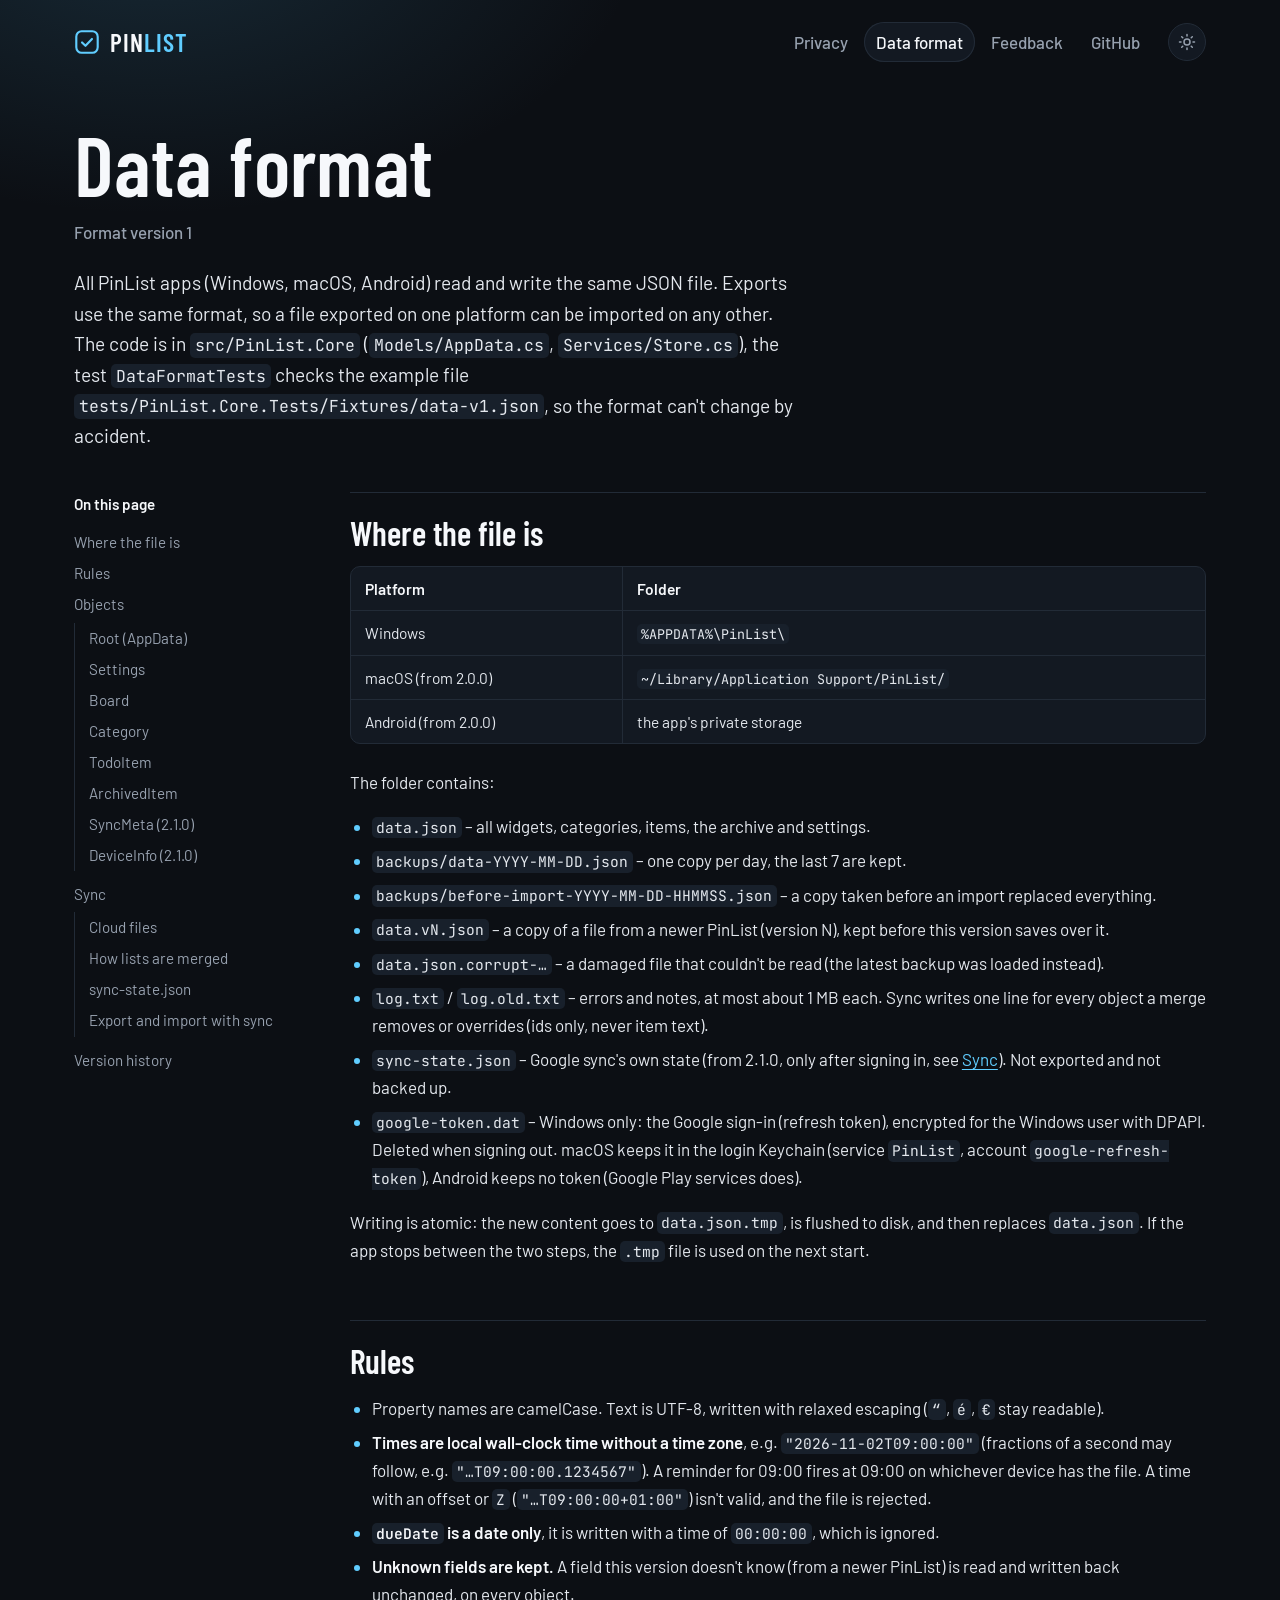
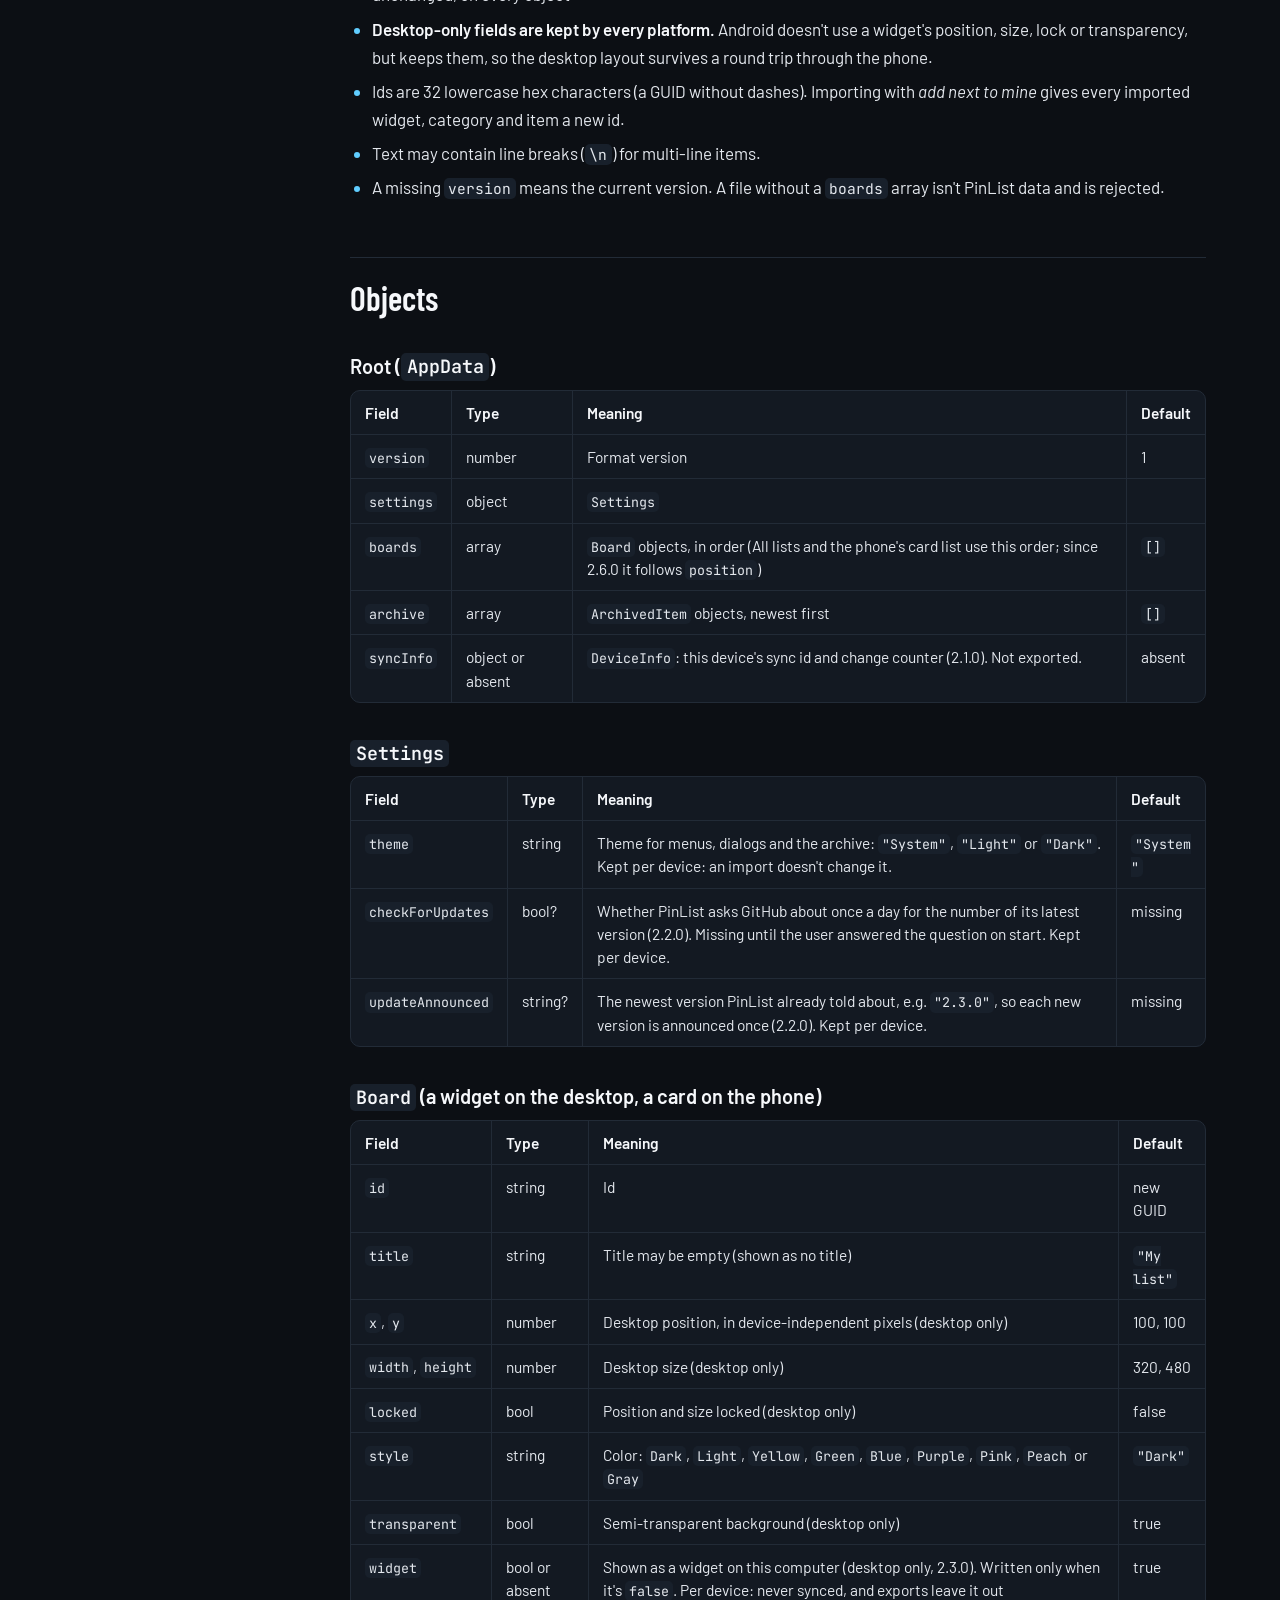
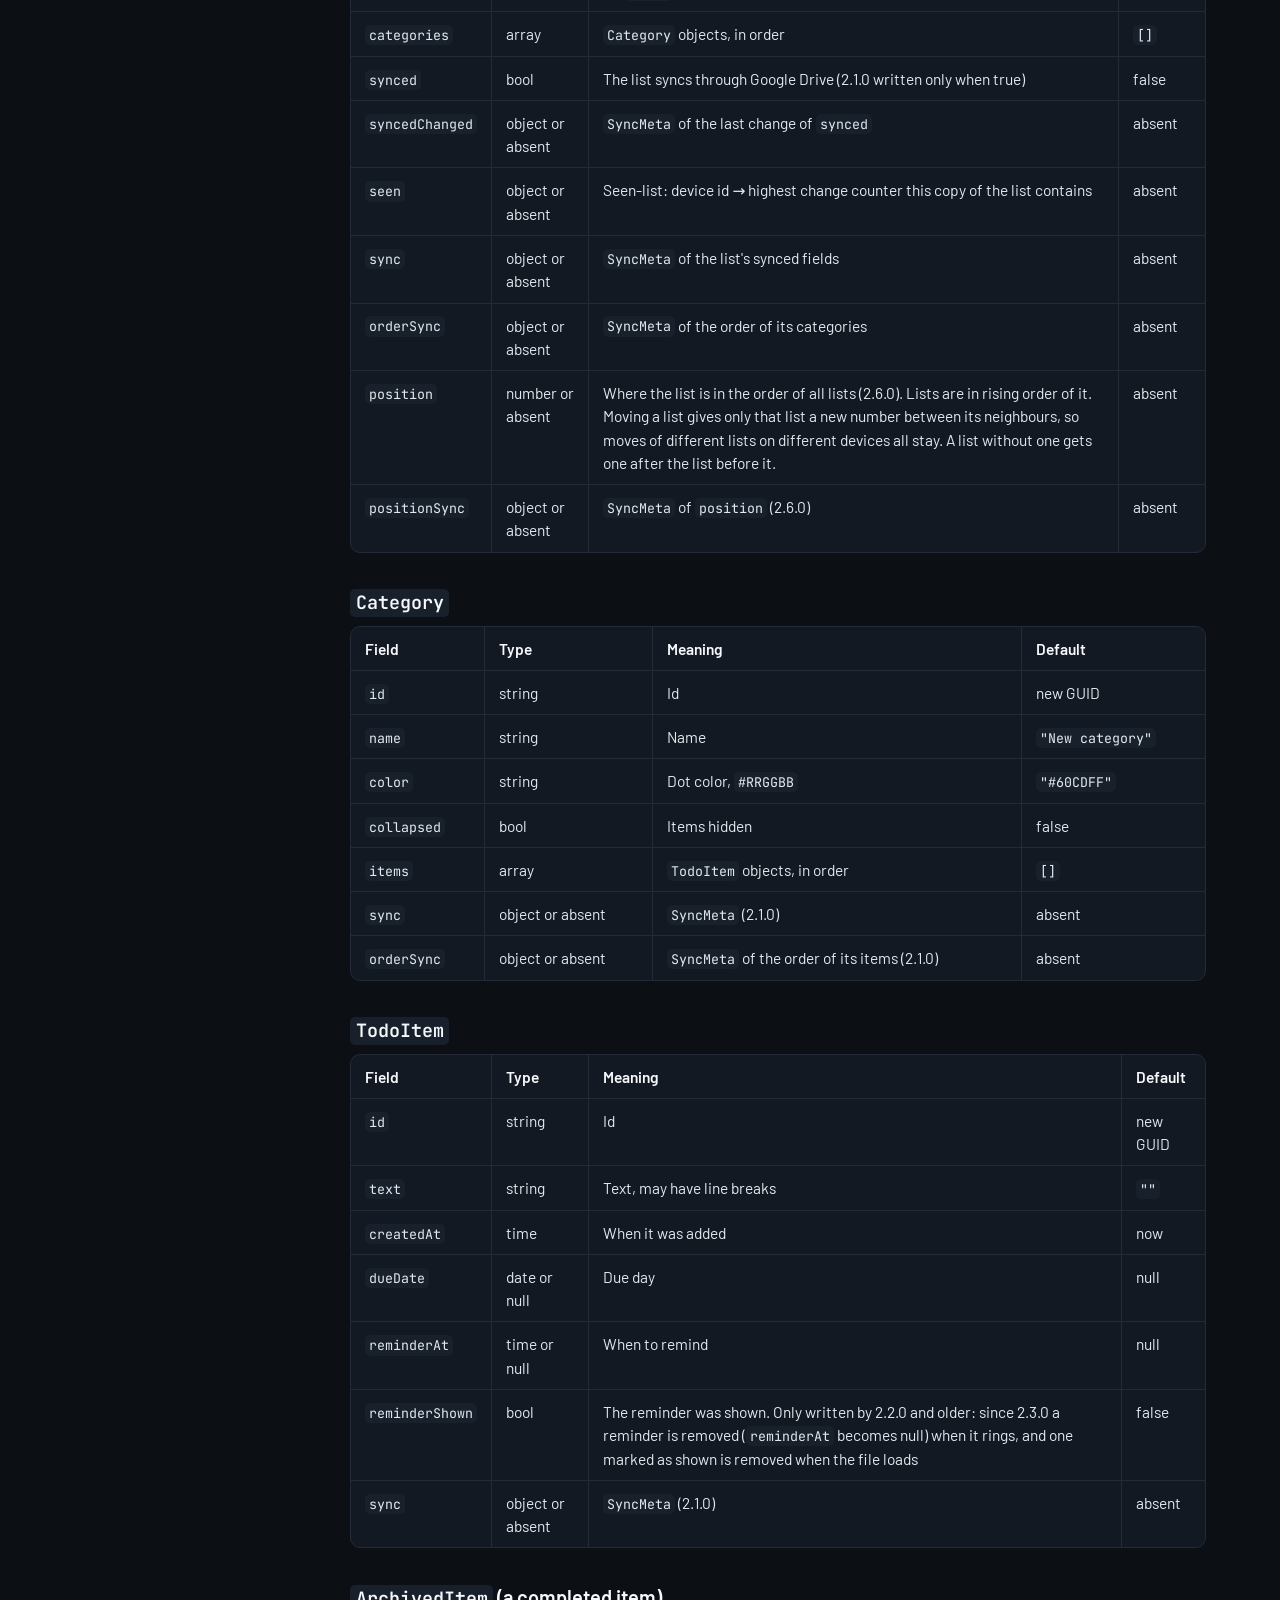
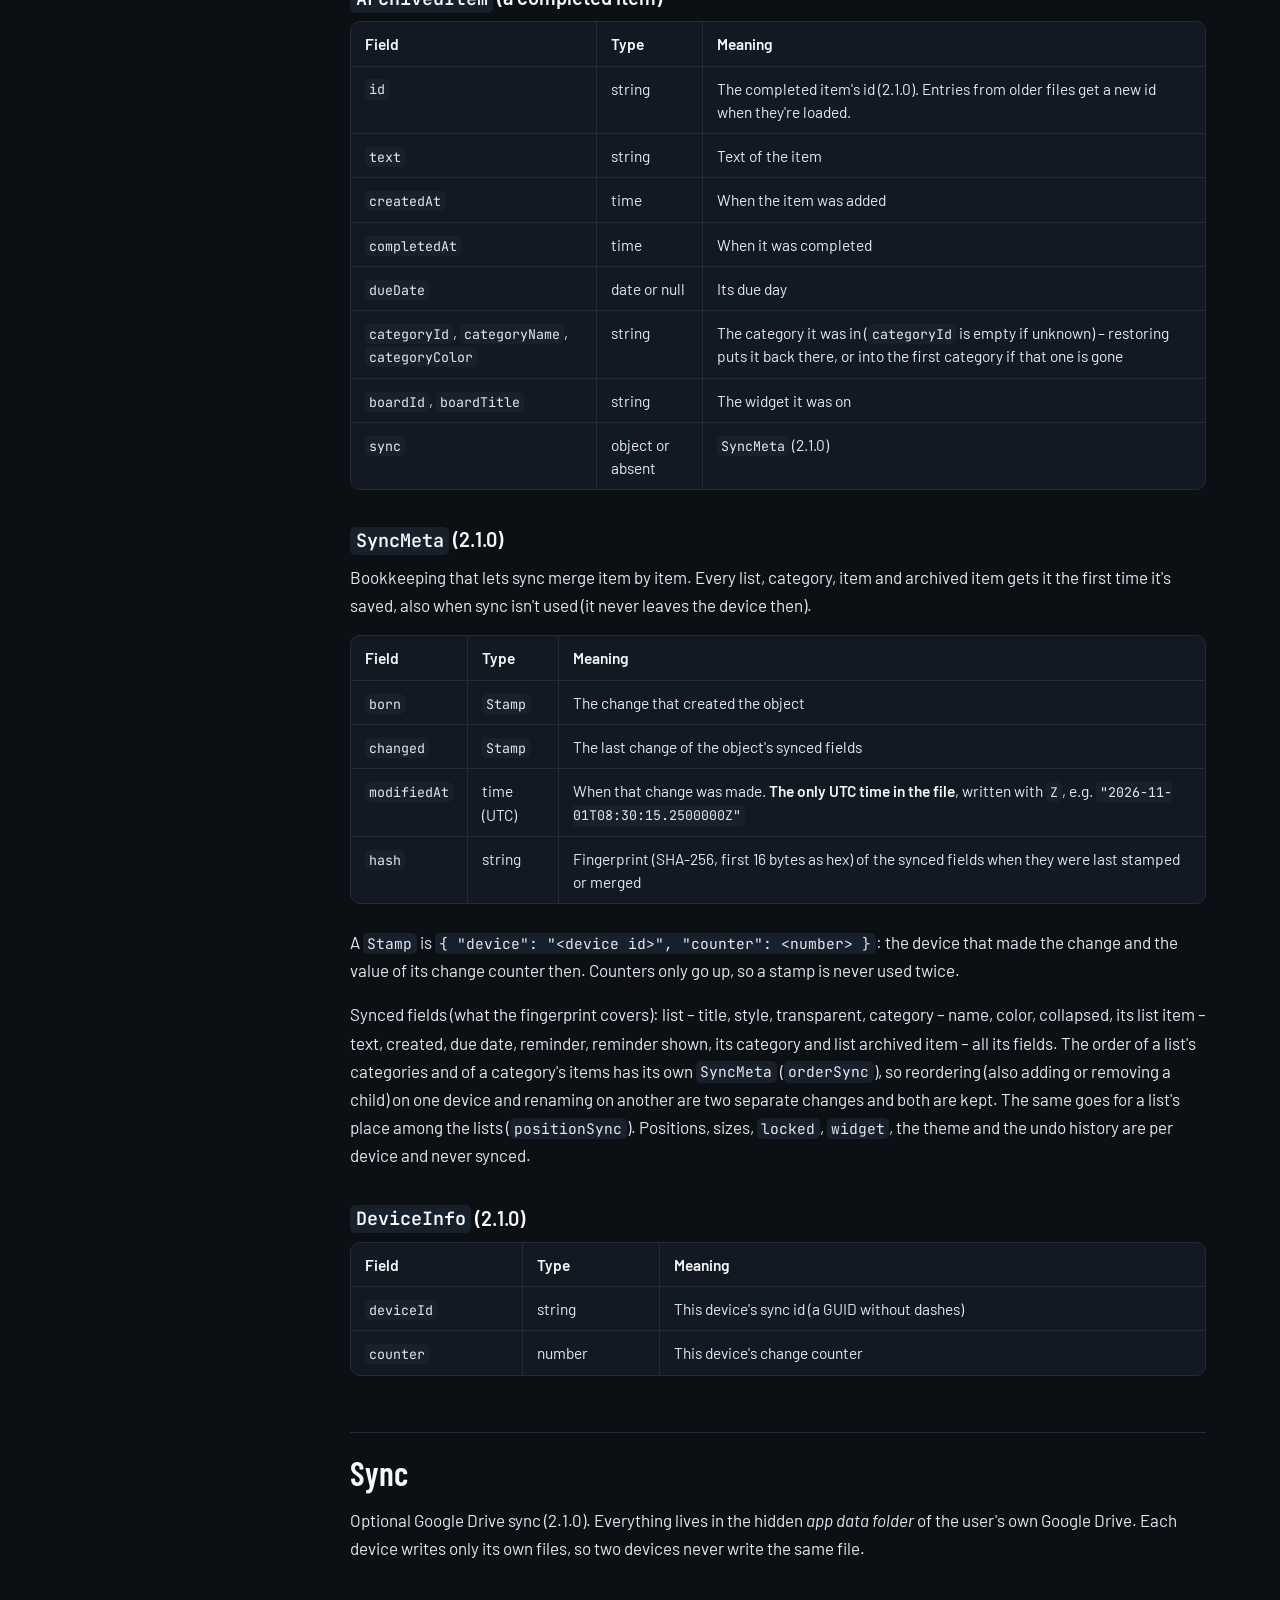
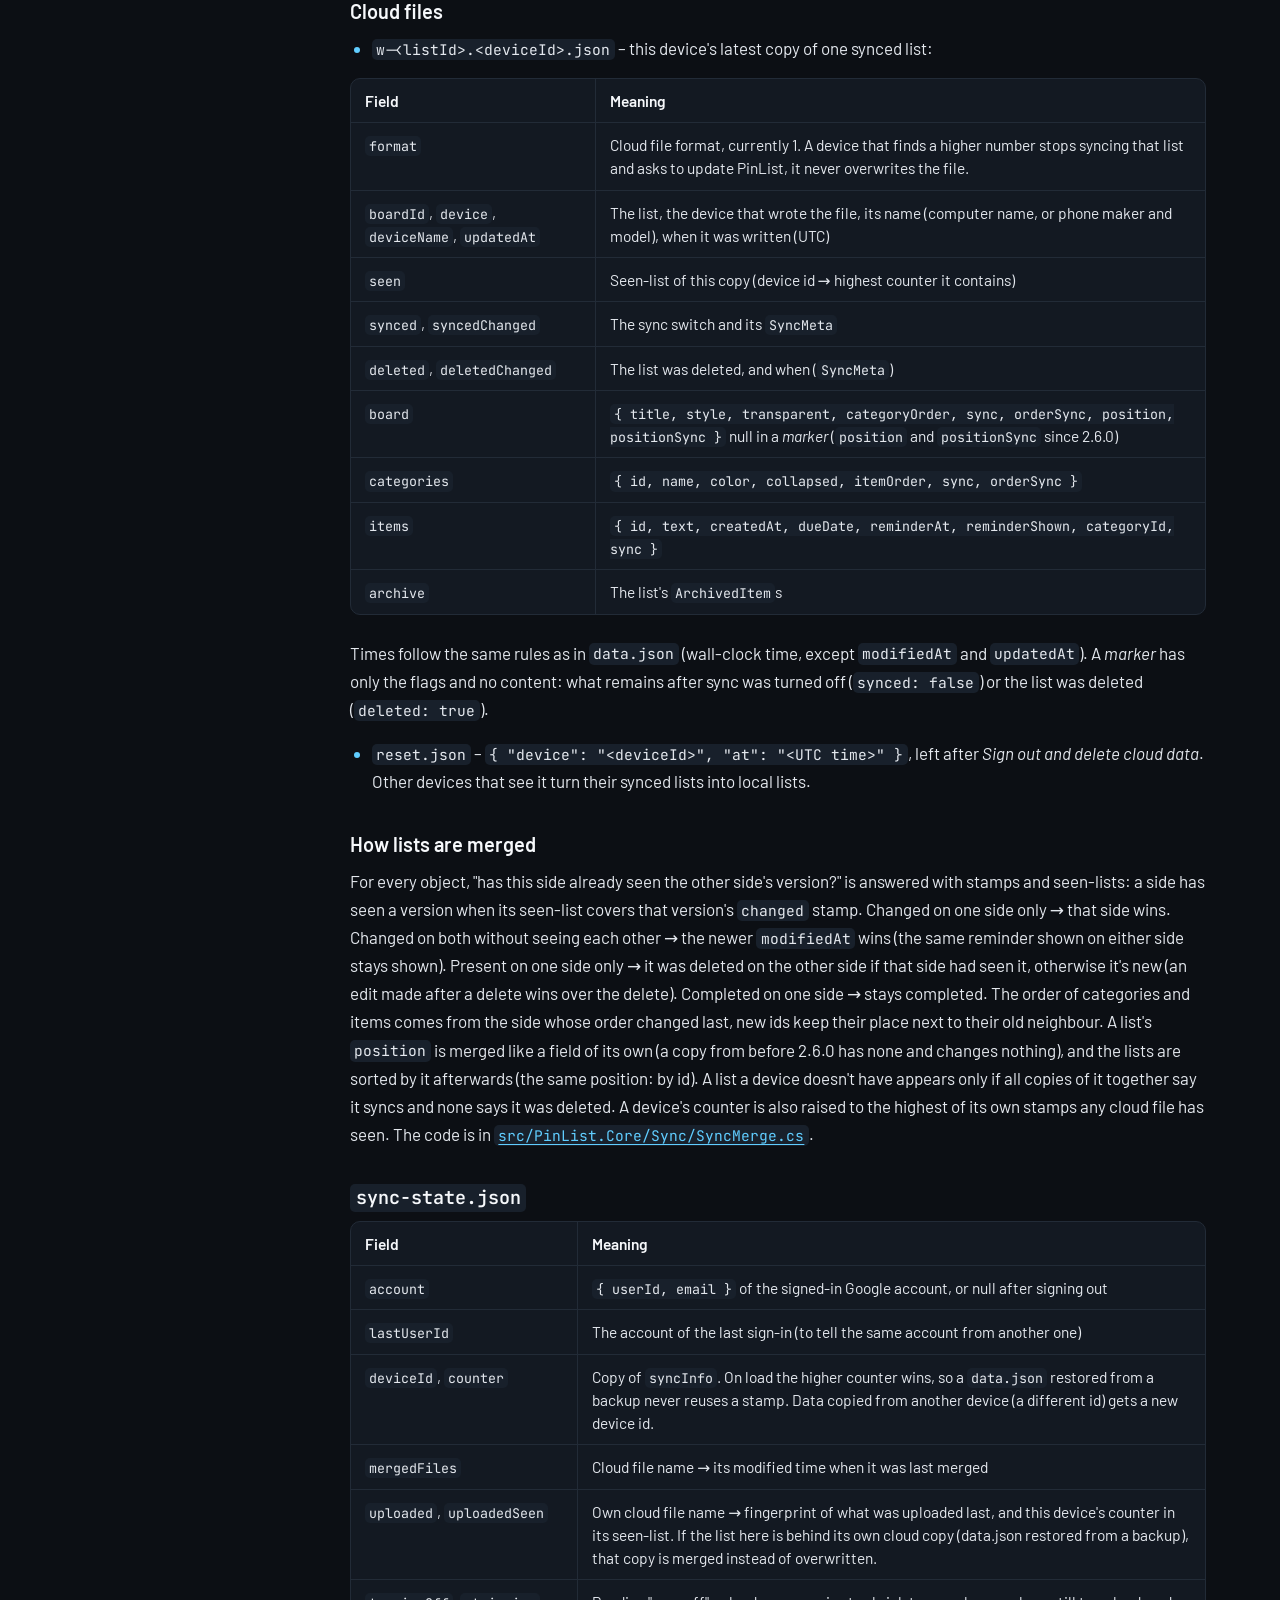
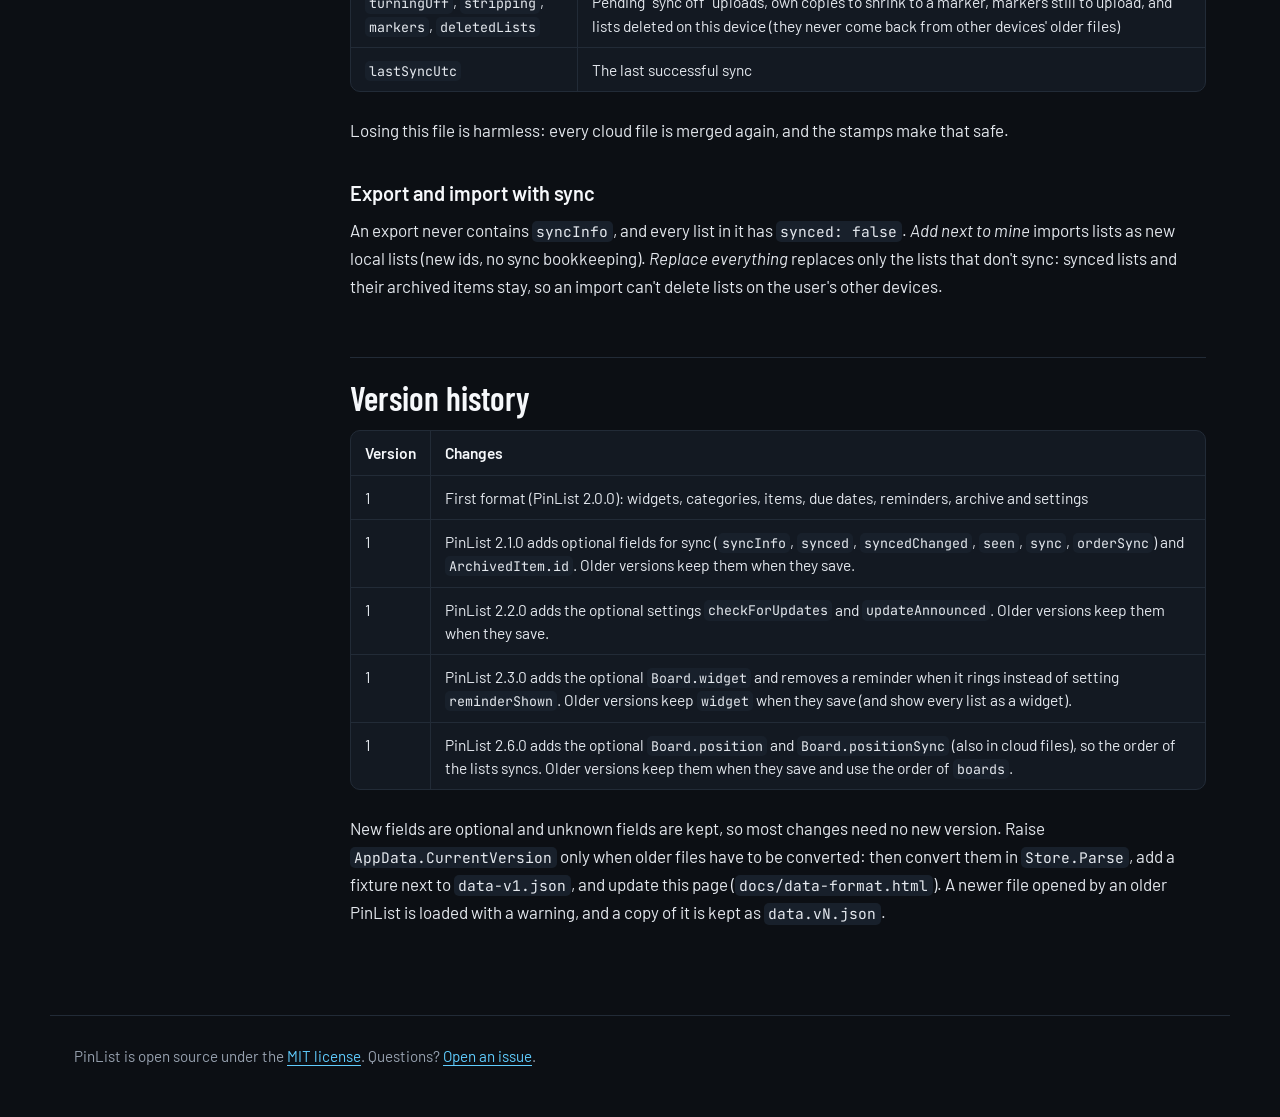
==== commit ae44e576: "Release 2.8.0: Add feedback form and fix new reminder time preselection" ====
--- a/docs/data-format.html
+++ b/docs/data-format.html
@@ -6,13 +6,14 @@
     <title>PinList data format</title>
     <meta name="description"
           content="The JSON file every PinList app reads and writes: data.json, exports and Google Drive sync files.">
-    <meta name="color-scheme" content="dark light">
+    <meta name="color-scheme" content="dark">
     <link rel="icon" href="favicon.svg" type="image/svg+xml">
     <link rel="preconnect" href="https://fonts.googleapis.com">
     <link rel="preconnect" href="https://fonts.gstatic.com" crossorigin>
     <link href="https://fonts.googleapis.com/css2?family=Barlow:ital,wght@0,400;0,500;0,600;1,400&amp;family=Barlow+Condensed:wght@500;600&amp;family=Inter:wght@400;600&amp;family=JetBrains+Mono:wght@400;500&amp;display=swap"
           rel="stylesheet">
     <link rel="stylesheet" href="site.css">
+    <script src="theme.js"></script>
 </head>
 <body>
 <a class="skip" href="#content">Skip to content</a>
@@ -24,8 +25,23 @@
             <path d="M10.5 17.5l4.5 4.5 8.5-9"/>
         </svg>
         <span class="wordmark">PIN<span>LIST</span></span></a>
-    <nav class="site-nav" aria-label="Pages"><a href="privacy">Privacy</a><a href="data-format" aria-current="page">Data
-        format</a><a href="https://github.com/FilipRaic/pin-list">GitHub</a></nav>
+    <nav class="site-nav" aria-label="Pages">
+        <a href="privacy">Privacy</a>
+        <a href="data-format" aria-current="page">Data format</a>
+        <a href="feedback">Feedback</a>
+        <a href="https://github.com/FilipRaic/pin-list">GitHub</a>
+    </nav>
+    <button id="themeToggle" class="theme-toggle" type="button" aria-label="Switch to light mode" title="Light mode">
+        <svg class="sun" width="18" height="18" viewBox="0 0 24 24" fill="none" stroke="currentColor"
+             stroke-width="2" stroke-linecap="round" stroke-linejoin="round" aria-hidden="true">
+            <circle cx="12" cy="12" r="4"/>
+            <path d="M12 2v2M12 20v2M4.93 4.93l1.41 1.41M17.66 17.66l1.41 1.41M2 12h2M20 12h2M4.93 19.07l1.41-1.41M17.66 6.34l1.41-1.41"/>
+        </svg>
+        <svg class="moon" width="18" height="18" viewBox="0 0 24 24" fill="none" stroke="currentColor"
+             stroke-width="2" stroke-linecap="round" stroke-linejoin="round" aria-hidden="true">
+            <path d="M21 12.79A9 9 0 1 1 11.21 3 7 7 0 0 0 21 12.79z"/>
+        </svg>
+    </button>
 </header>
 <main id="content" class="doc has-toc">
     <section class="hero hero-plain">
--- a/docs/site.css
+++ b/docs/site.css
@@ -1,5 +1,5 @@
-/* Styles of the PinList pages on GitHub Pages (index.html, privacy.html, data-format.html).
-   Colors follow the app (src/PinList.UI/Themes.cs) and the social preview. */
+/* Styles of the PinList pages on GitHub Pages (index.html, privacy.html, data-format.html, feedback.html).
+   Colors follow the app (src/PinList.UI/Themes.cs) and the social preview. Dark by default, theme.js switches to light. */
 
 :root {
     --bg: #0c0f14;
@@ -15,20 +15,19 @@
     color-scheme: dark;
 }
 
-@media (prefers-color-scheme: light) {
-    :root {
-        --bg: #f3f6f9;
-        --surface: #ffffff;
-        --text: #27313d;
-        --strong: #121a24;
-        --muted: #5c6774;
-        --rule: #dde3ea;
-        --accent: #0a74a8;
-        --on-accent: #ffffff;
-        --code-bg: #e8eef4;
-        --glow: rgba(96, 205, 255, .22);
-        color-scheme: light;
-    }
+/* Dark is the default, the switch at the top right (theme.js) turns this on */
+:root[data-theme="light"] {
+    --bg: #f3f6f9;
+    --surface: #ffffff;
+    --text: #27313d;
+    --strong: #121a24;
+    --muted: #5c6774;
+    --rule: #dde3ea;
+    --accent: #0a74a8;
+    --on-accent: #ffffff;
+    --code-bg: #e8eef4;
+    --glow: rgba(96, 205, 255, .22);
+    color-scheme: light;
 }
 
 * {
@@ -104,7 +103,6 @@
 header.site {
     display: flex;
     align-items: center;
-    justify-content: space-between;
     gap: 16px;
     flex-wrap: wrap;
     padding-top: 22px;
@@ -136,6 +134,35 @@
     display: flex;
     gap: 4px;
     flex-wrap: wrap;
+    margin-left: auto;
+}
+
+/* the light / dark switch, right of the nav: a sun in dark mode, a moon in light mode */
+.theme-toggle {
+    display: inline-grid;
+    place-items: center;
+    width: 38px;
+    height: 38px;
+    padding: 0;
+    border: 1px solid var(--rule);
+    border-radius: 999px;
+    background: var(--surface);
+    color: var(--muted);
+    cursor: pointer;
+}
+
+.theme-toggle:hover {
+    color: var(--strong);
+    border-color: var(--muted);
+}
+
+.theme-toggle .moon,
+:root[data-theme="light"] .theme-toggle .sun {
+    display: none;
+}
+
+:root[data-theme="light"] .theme-toggle .moon {
+    display: block;
 }
 
 .site-nav a {
@@ -697,7 +724,216 @@
     }
 }
 
+/* ---------- Feedback form ---------- */
+
+.feedback,
+.thanks {
+    max-width: 40em;
+    padding: 24px;
+    border: 1px solid var(--rule);
+    border-radius: 14px;
+    background: var(--surface);
+}
+
+.feedback[hidden],
+.thanks[hidden],
+.field[hidden] {
+    display: none;
+}
+
+.feedback fieldset {
+    margin: 0;
+    padding: 0;
+    border: 0;
+}
+
+.feedback legend {
+    padding: 0;
+    margin-bottom: 8px;
+    color: var(--muted);
+    font-size: .95rem;
+    font-weight: 500;
+}
+
+.field {
+    display: flex;
+    flex-direction: column;
+    gap: 6px;
+    margin-top: 18px;
+    color: var(--muted);
+    font-size: .95rem;
+    font-weight: 500;
+}
+
+.field .opt {
+    font-weight: 400;
+}
+
+.field input,
+.field textarea {
+    font: inherit;
+    font-weight: 400;
+    color: var(--strong);
+    background: var(--bg);
+    border: 1px solid var(--rule);
+    border-radius: 10px;
+    padding: 10px 12px;
+    resize: vertical;
+}
+
+.field input:focus-visible,
+.field textarea:focus-visible {
+    outline: none;
+    border-color: var(--accent);
+    box-shadow: 0 0 0 1px var(--accent);
+}
+
+/* the kind of feedback: pills */
+.kinds label,
+.seg label {
+    cursor: pointer;
+}
+
+.kinds input,
+.seg input {
+    position: absolute;
+    opacity: 0;
+    pointer-events: none;
+}
+
+.kinds span {
+    display: inline-block;
+    margin: 0 6px 6px 0;
+    padding: 6px 14px;
+    border: 1px solid var(--rule);
+    border-radius: 999px;
+    background: var(--bg);
+    color: var(--text);
+}
+
+.kinds input:checked + span {
+    border-color: var(--accent);
+    color: var(--accent);
+    box-shadow: inset 0 0 0 1px var(--accent);
+}
+
+/* "Send via": two segments */
+.feedback .via {
+    margin-top: 18px;
+}
+
+.seg {
+    display: grid;
+    grid-template-columns: 1fr 1fr;
+    gap: 4px;
+    max-width: 24em;
+    padding: 4px;
+    border: 1px solid var(--rule);
+    border-radius: 12px;
+    background: var(--bg);
+}
+
+.seg span {
+    display: block;
+    padding: 7px 12px;
+    border-radius: 8px;
+    text-align: center;
+    color: var(--muted);
+    font-weight: 500;
+}
+
+.seg input:checked + span {
+    background: var(--surface);
+    color: var(--strong);
+    box-shadow: inset 0 0 0 1px var(--accent);
+}
+
+.kinds input:focus-visible + span,
+.seg input:focus-visible + span {
+    outline: 2px solid var(--accent);
+    outline-offset: 2px;
+}
+
+/* spam trap, hidden from people */
+.honey {
+    position: absolute;
+    left: -9999px;
+}
+
+.form-end {
+    display: flex;
+    align-items: center;
+    justify-content: flex-end;
+    flex-wrap: wrap;
+    gap: 12px 20px;
+    margin-top: 24px;
+}
+
+.form-end .button {
+    font: inherit;
+    font-weight: 600;
+    cursor: pointer;
+}
+
+.form-end .button:disabled {
+    opacity: .6;
+    cursor: default;
+}
+
+.status {
+    flex: 1 1 16em;
+    margin: 0;
+    color: var(--muted);
+    font-size: .95rem;
+}
+
+.status.error {
+    color: #ff8a80;
+}
+
+.thanks h2 {
+    margin: 0 0 8px;
+    font: 600 2.1rem/1.1 "Barlow Condensed", Barlow, sans-serif;
+    color: var(--strong);
+}
+
+.thanks p {
+    margin: 0 0 10px;
+}
+
+.feedback-notes {
+    margin-top: 28px;
+    color: var(--muted);
+    font-size: .95rem;
+}
+
+:root[data-theme="light"] .status.error {
+    color: #b3261e;
+}
+
 @media (max-width: 560px) {
+    /* the switch stays on the logo's line, the nav gets a line of its own */
+    .theme-toggle {
+        order: 1;
+        margin-left: auto;
+    }
+
+    .site-nav {
+        order: 2;
+        flex-basis: 100%;
+        gap: 0;
+        margin-left: -8px;
+    }
+
+    .site-nav a {
+        padding: 6px 8px;
+    }
+
+    .feedback,
+    .thanks {
+        padding: 18px 16px;
+    }
+
     header.site,
     footer.site,
     main {
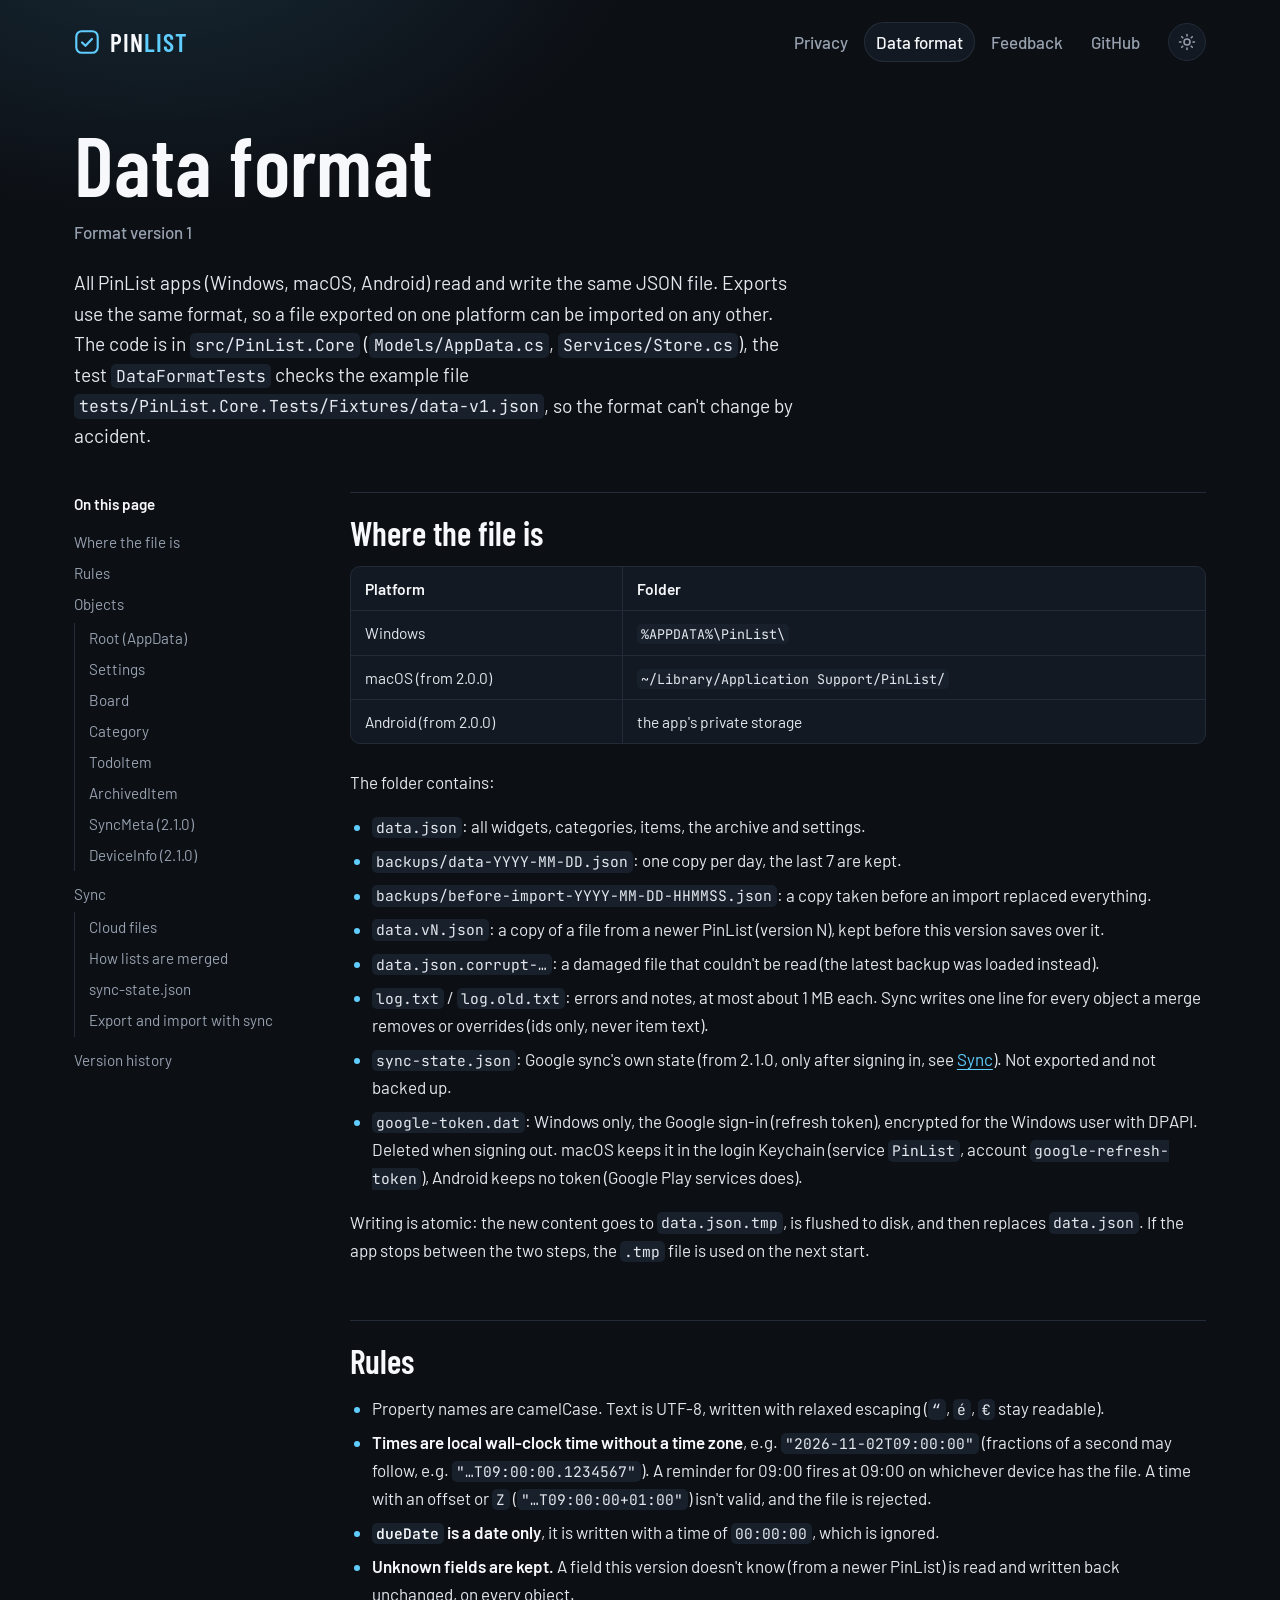
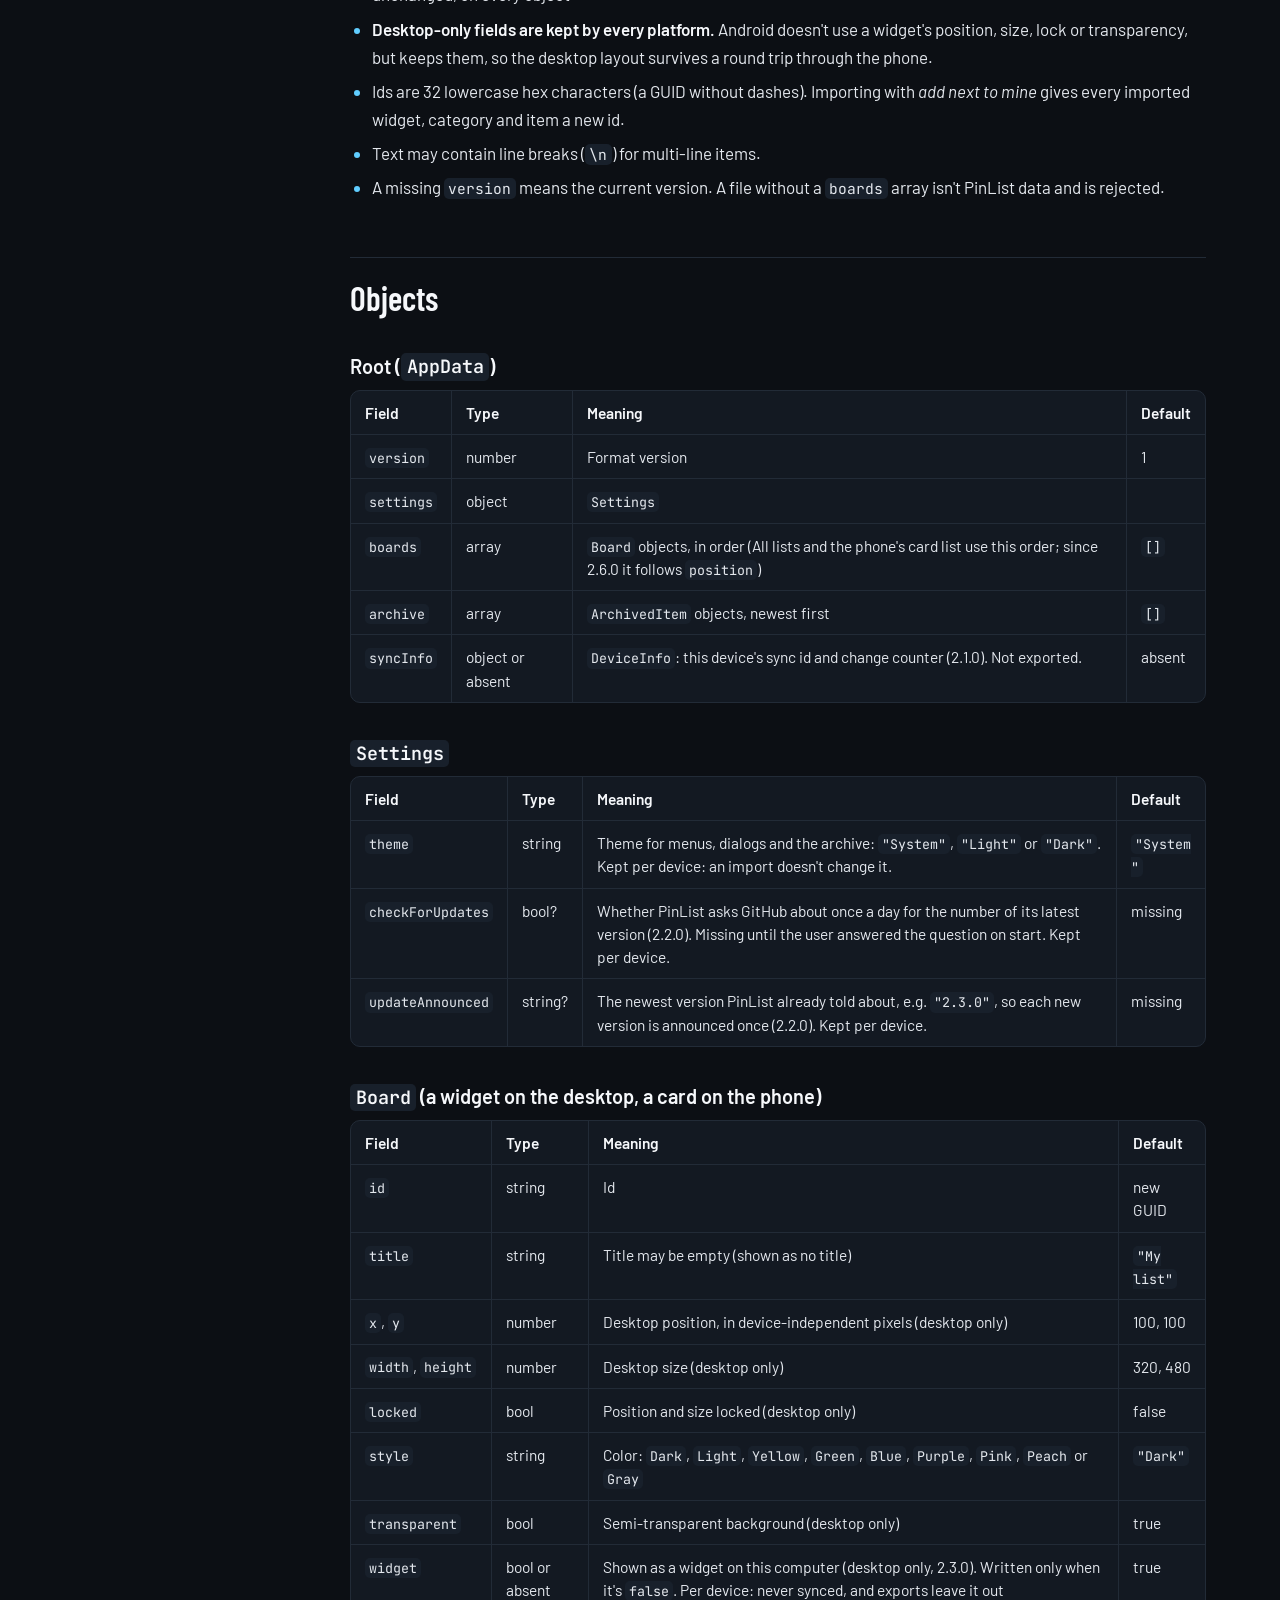
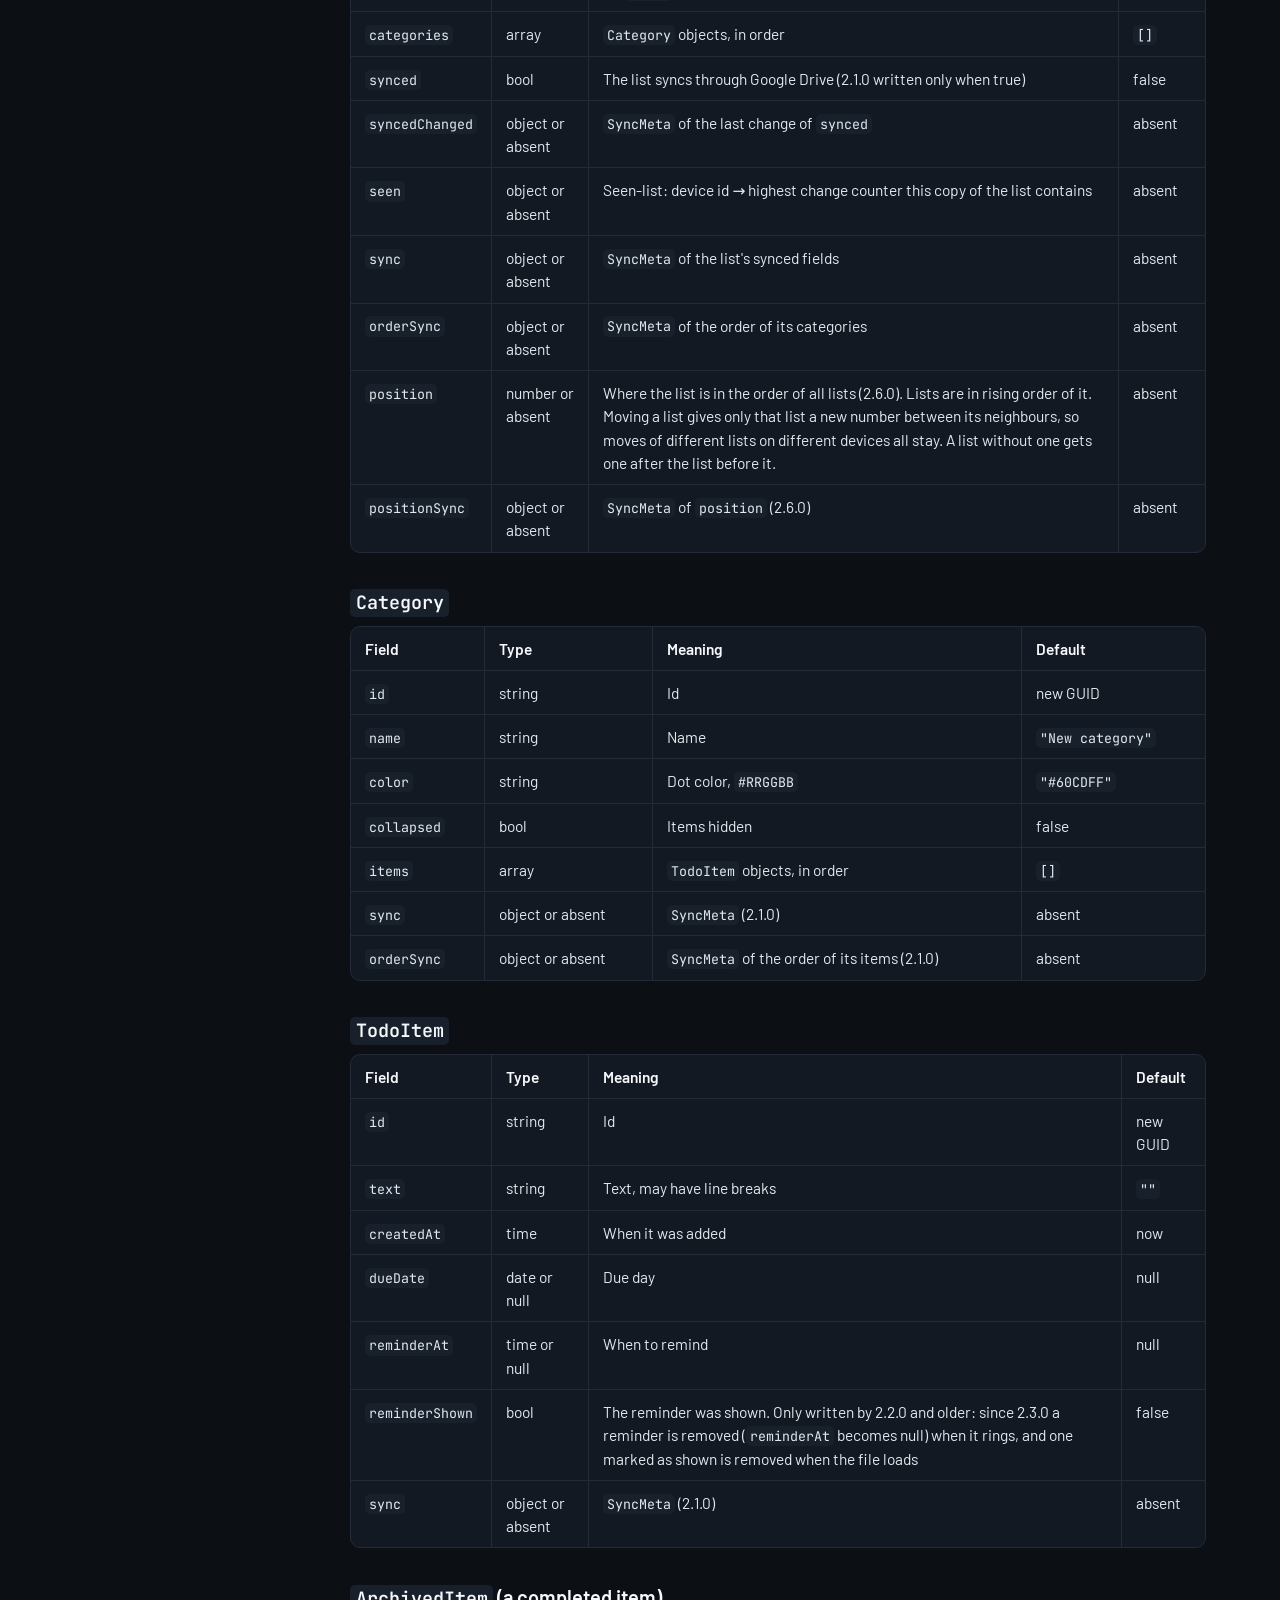
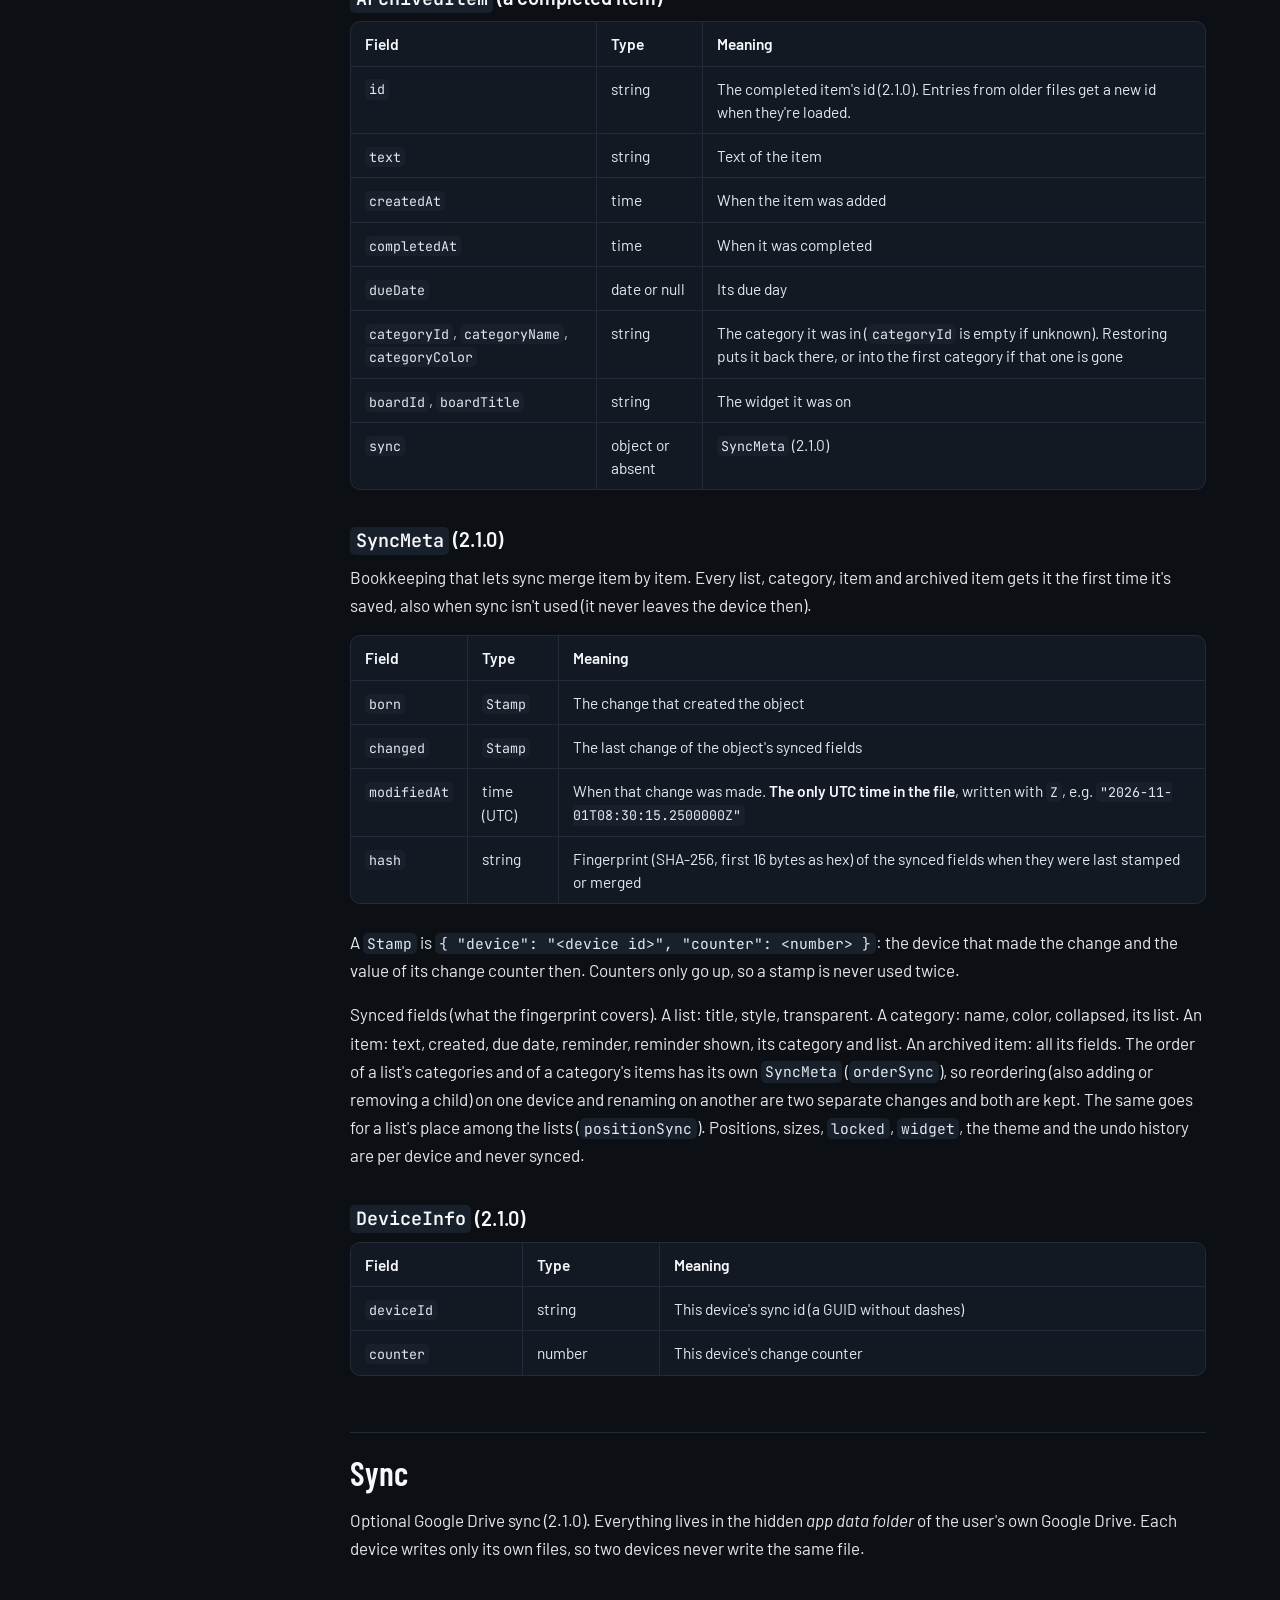
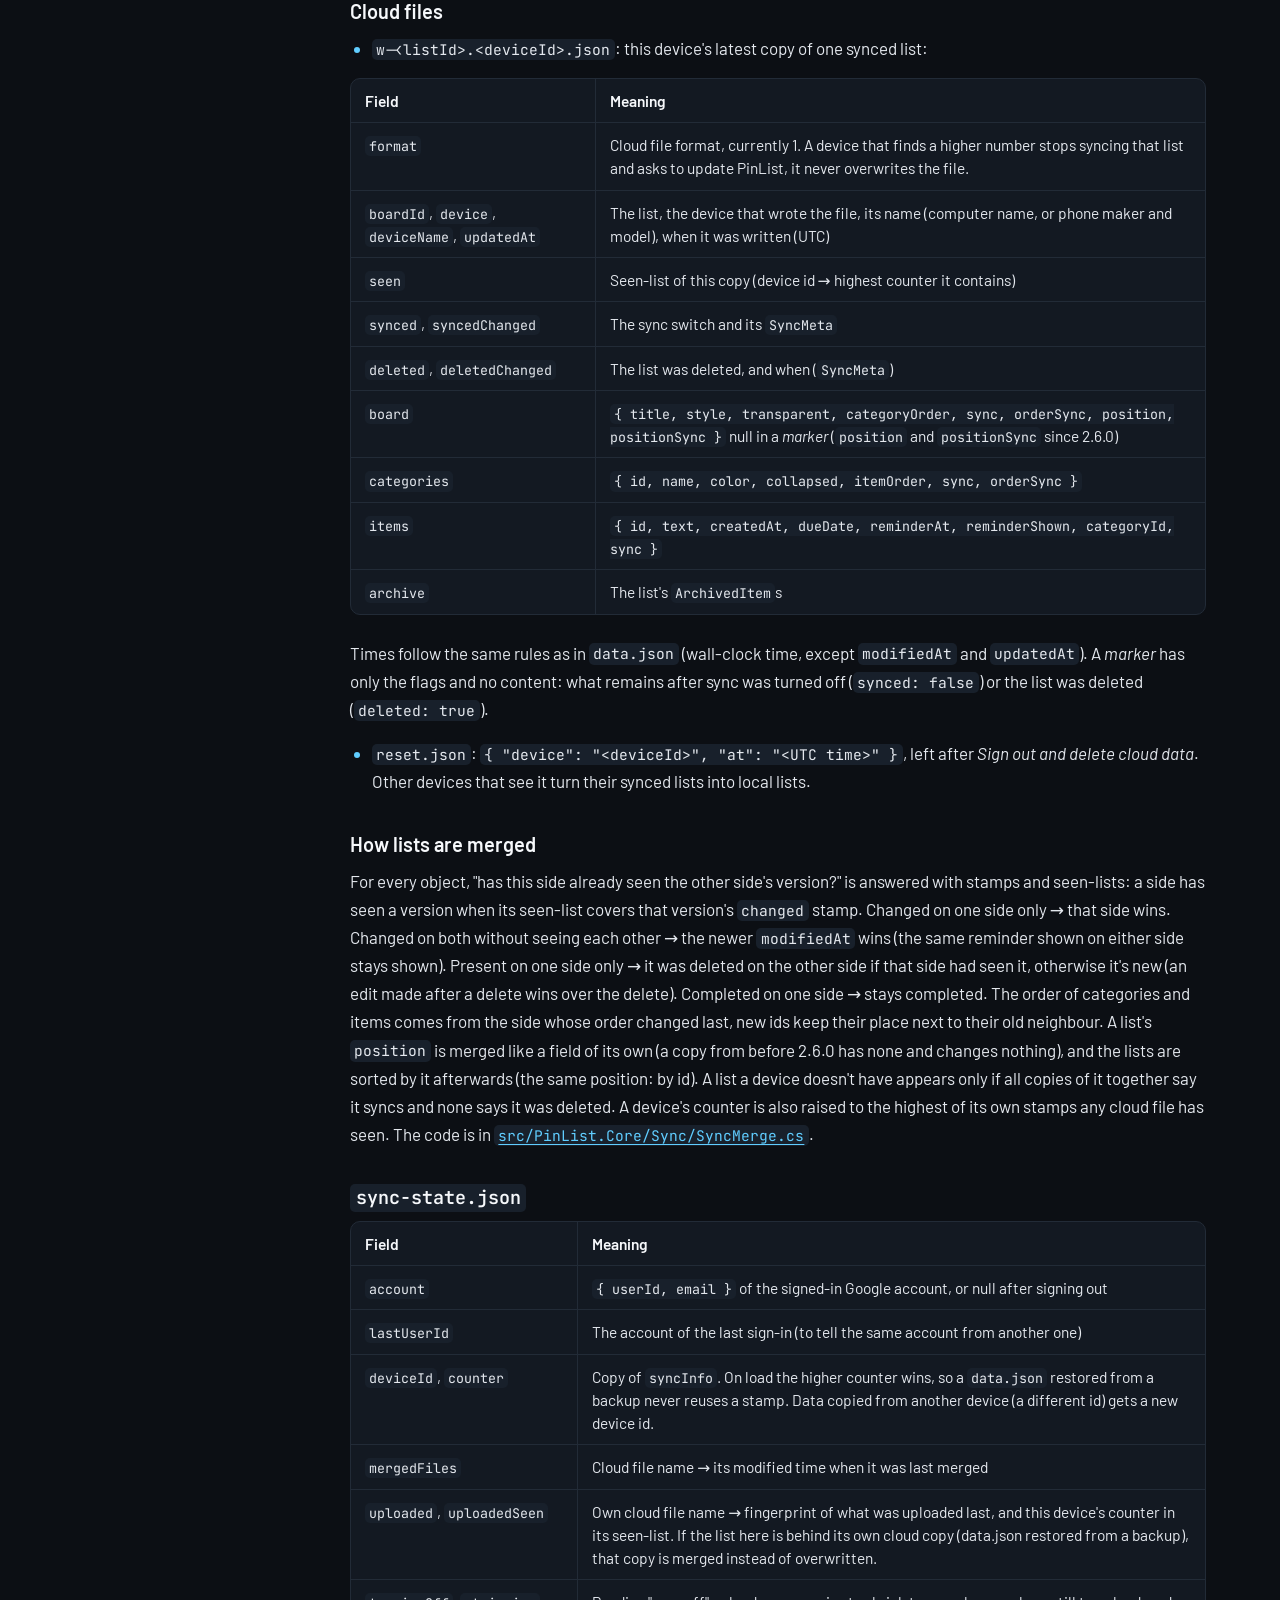
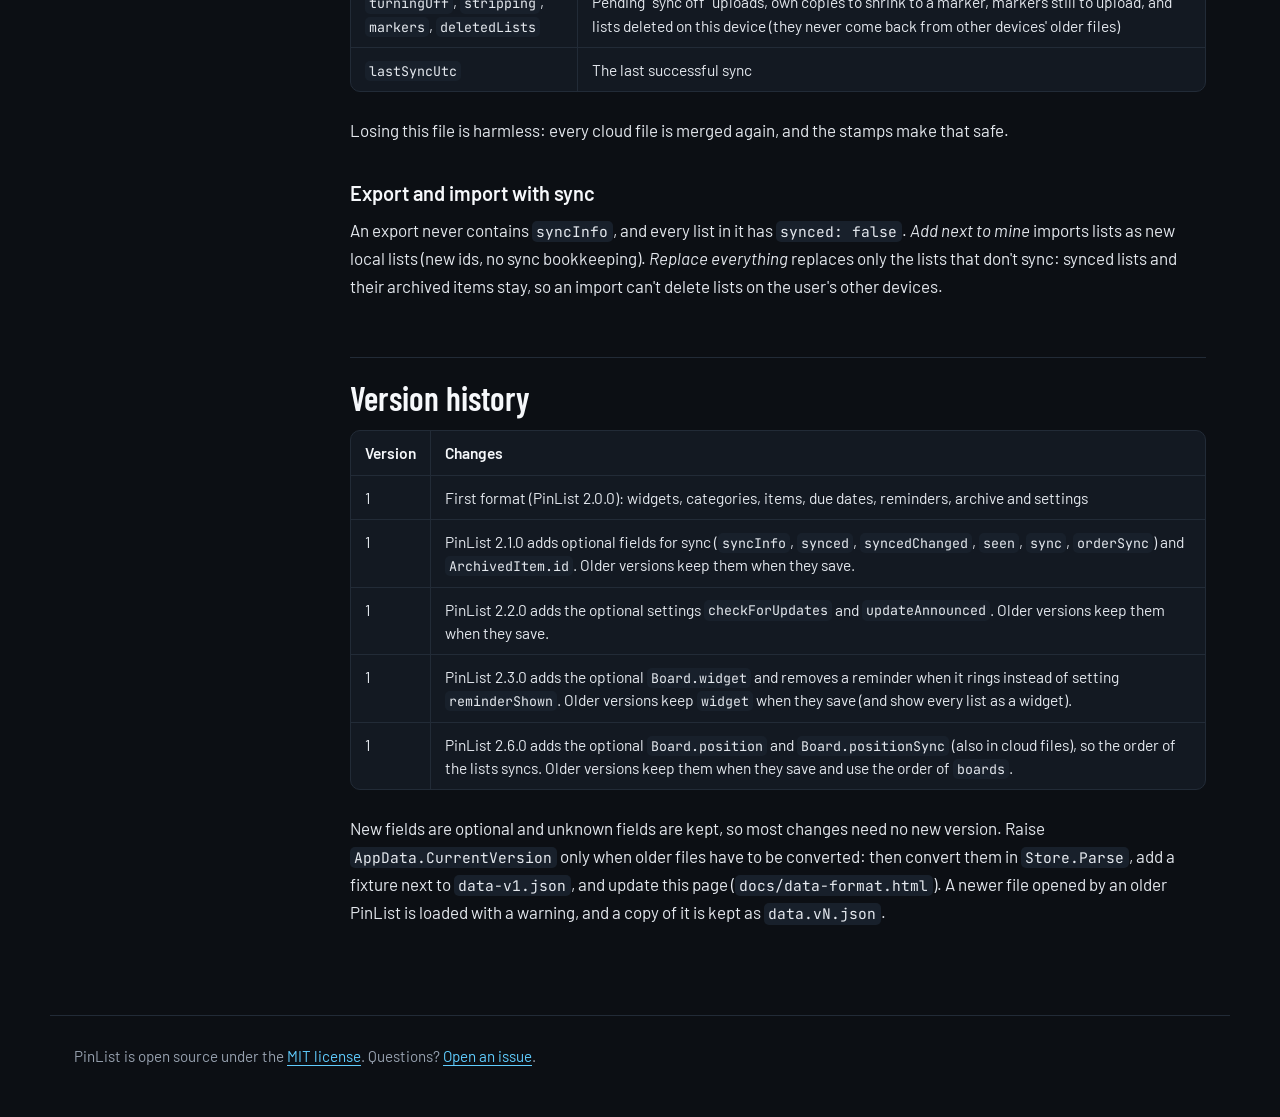
==== commit d3906de4: "Release 2.9.0: Add widgets to the Android version" ====
--- a/docs/data-format.html
+++ b/docs/data-format.html
@@ -114,26 +114,26 @@
         </div>
         <p>The folder contains:</p>
         <ul>
-            <li><code>data.json</code> – all widgets, categories, items, the archive and settings.</li>
-            <li><code>backups/data-YYYY-MM-DD.json</code> – one copy per day, the last 7 are kept.</li>
-            <li><code>backups/before-import-YYYY-MM-DD-HHMMSS.json</code> – a copy taken before an import replaced
+            <li><code>data.json</code>: all widgets, categories, items, the archive and settings.</li>
+            <li><code>backups/data-YYYY-MM-DD.json</code>: one copy per day, the last 7 are kept.</li>
+            <li><code>backups/before-import-YYYY-MM-DD-HHMMSS.json</code>: a copy taken before an import replaced
                 everything.
             </li>
-            <li><code>data.vN.json</code> – a copy of a file from a newer PinList (version N), kept before this version
+            <li><code>data.vN.json</code>: a copy of a file from a newer PinList (version N), kept before this version
                 saves over it.
             </li>
-            <li><code>data.json.corrupt-…</code> – a damaged file that couldn't be read (the latest backup was loaded
+            <li><code>data.json.corrupt-…</code>: a damaged file that couldn't be read (the latest backup was loaded
                 instead).
             </li>
-            <li><code>log.txt</code> / <code>log.old.txt</code> – errors and notes, at most about 1 MB each. Sync writes
+            <li><code>log.txt</code> / <code>log.old.txt</code>: errors and notes, at most about 1 MB each. Sync writes
                 one line for every object a
                 merge removes or overrides (ids only, never item text).
             </li>
-            <li><code>sync-state.json</code> – Google sync's own state (from 2.1.0, only after signing in, see <a
+            <li><code>sync-state.json</code>: Google sync's own state (from 2.1.0, only after signing in, see <a
                     href="#sync">Sync</a>). Not exported
                 and not backed up.
             </li>
-            <li><code>google-token.dat</code> – Windows only: the Google sign-in (refresh token), encrypted for the
+            <li><code>google-token.dat</code>: Windows only, the Google sign-in (refresh token), encrypted for the
                 Windows user with DPAPI.
                 Deleted when signing out. macOS keeps it in the login Keychain (service <code>PinList</code>, account
                 <code>google-refresh-token</code>), Android keeps no token (Google Play services does).
@@ -531,7 +531,7 @@
                 <tr>
                     <td><code>categoryId</code>, <code>categoryName</code>, <code>categoryColor</code></td>
                     <td>string</td>
-                    <td>The category it was in (<code>categoryId</code> is empty if unknown) – restoring puts it back
+                    <td>The category it was in (<code>categoryId</code> is empty if unknown). Restoring puts it back
                         there, or into the first category if that one is gone
                     </td>
                 </tr>
@@ -591,10 +591,9 @@
         <p>A <code>Stamp</code> is <code>{ "device": "&lt;device id&gt;", "counter": &lt;number&gt; }</code>: the device
             that made the change and the value of
             its change counter then. Counters only go up, so a stamp is never used twice.</p>
-        <p>Synced fields (what the fingerprint covers): list – title, style, transparent, category – name, color,
-            collapsed,
-            its list item – text, created, due date, reminder, reminder shown, its
-            category and list archived item – all its fields. The order of a list's categories and of a category's
+        <p>Synced fields (what the fingerprint covers). A list: title, style, transparent. A category: name, color,
+            collapsed, its list. An item: text, created, due date, reminder, reminder shown, its category and list.
+            An archived item: all its fields. The order of a list's categories and of a category's
             items
             has its own <code>SyncMeta</code> (<code>orderSync</code>), so reordering (also adding or removing a child)
             on one device and renaming on
@@ -632,7 +631,7 @@
             Each device writes only its own files, so two devices never write the same file.</p>
         <h3 id="cloud-files">Cloud files</h3>
         <ul>
-            <li><code>w-&lt;listId&gt;.&lt;deviceId&gt;.json</code> – this device's latest copy of one synced list:</li>
+            <li><code>w-&lt;listId&gt;.&lt;deviceId&gt;.json</code>: this device's latest copy of one synced list:</li>
         </ul>
         <div class="table-wrap">
             <table>
@@ -693,7 +692,7 @@
             the list was
             deleted (<code>deleted: true</code>).</p>
         <ul>
-            <li><code>reset.json</code> – <code>{ "device": "&lt;deviceId&gt;", "at": "&lt;UTC time&gt;" }</code>, left
+            <li><code>reset.json</code>: <code>{ "device": "&lt;deviceId&gt;", "at": "&lt;UTC time&gt;" }</code>, left
                 after <em>Sign out and delete cloud data</em>. Other
                 devices that see it turn their synced lists into local lists.
             </li>
